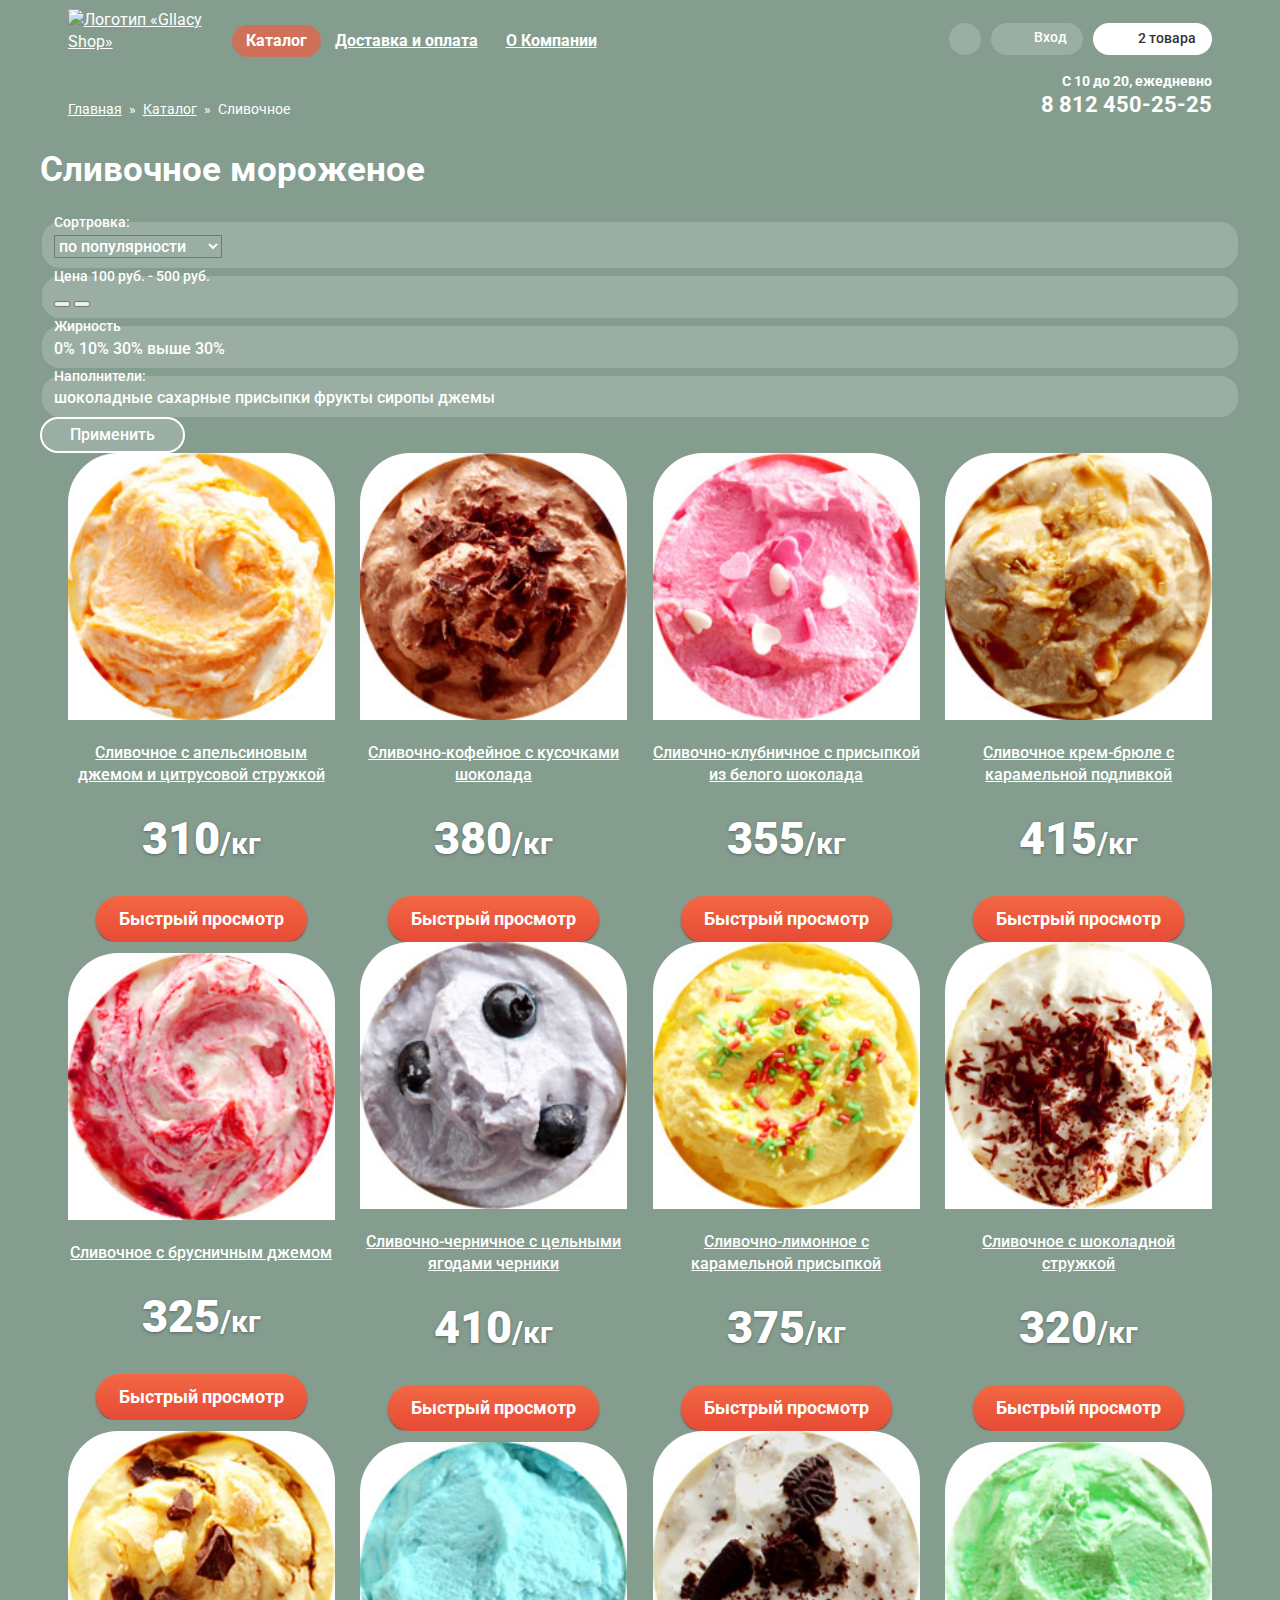
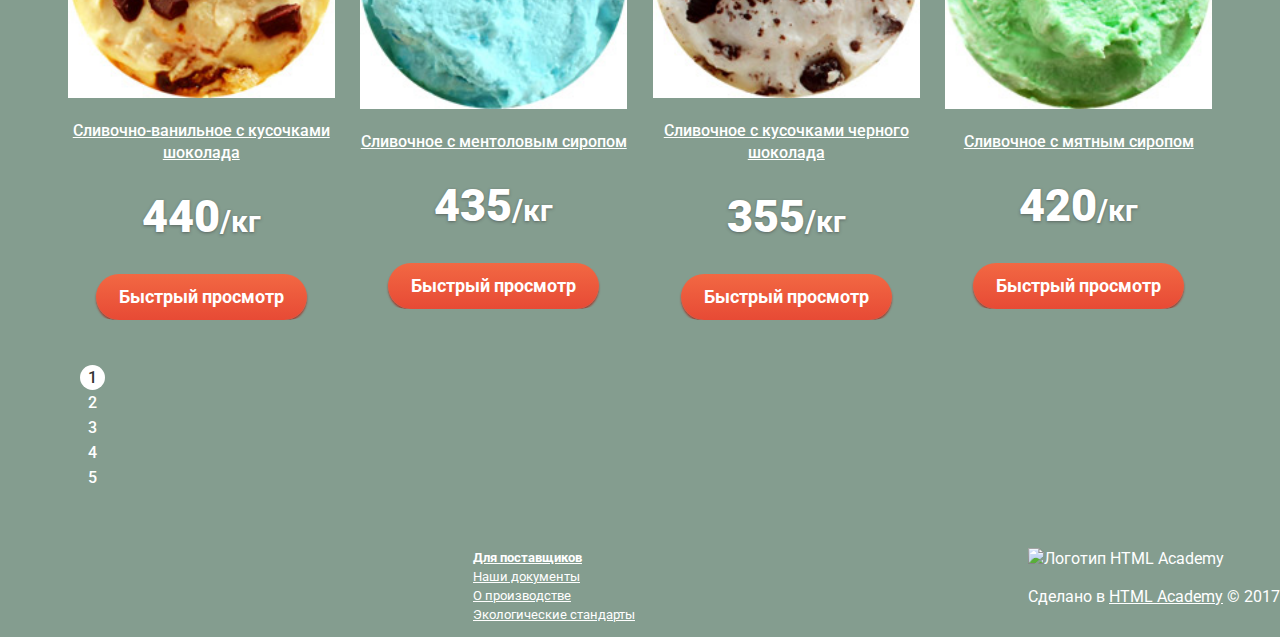
==== catalog.html @ 29d51c92 "Стилизация колонок" ====
<!DOCTYPE html>
<html lang="ru">
<head>
  <meta charset="utf-8">
  <title>HTML Academy: Глейси</title>
  <link href="https://fonts.googleapis.com/css?family=Roboto:100,100i,300,300i,400,400i,500,500i,700,700i,900,900i&amp;subset=cyrillic" rel="stylesheet">
  <link href="css/normalize.css" rel="stylesheet">
  <link href="css/style.css" rel="stylesheet">
</head>
<body>

  <header class="header container">

    <div class="wrapper wrapper-flex">

      <nav class="navigation">

        <div class="navigation-home">
          <a class="navigation-home-link" href="index.html">
            <img src="img/logo.svg" width="154" height="64" alt="Логотип «Gllacy Shop»">
            <span class="visually-hidden">Главная</span>
          </a>
        </div>

        <ul class="navigation-site">
          <li class="navigation-site-item">
            <a class="navigation-site-link navigation-site-current" href="#">Каталог</a>
            <ul class="navigation-submenu">
              <li>
                <a class="navigation-important" href="#">Новинки</a>
              </li>
              <li>
                <a class="navigation-submenu-current">Сливочное</a>
              </li>
              <li>
                <a href="#">Щербеты</a>
              </li>
              <li>
                <a href="#">Фруктовый лед</a>
              </li>
              <li>
                <a href="#">Мелорин</a>
              </li>
            </ul>
          </li>
          <li class="navigation-site-item">
            <a class="navigation-site-link" href="#">Доставка и оплата</a>
          </li>
          <li class="navigation-site-item">
            <a class="navigation-site-link" href="#">О Компании</a>
          </li>
        </ul>

      </nav>

      <ul class="navigation-user">
        <li class="navigation-user-item">
          <a class="navigation-user-search" href="#">
            <span class="visually-hidden">Поиск по сайту</span>
          </a>
          <form class="form-search" action="https://echo.htmlacademy.ru" method="get">
            <label>
              <span class="visually-hidden">Введите запрос для поиска: </span>
              <input type="search" name="search" placeholder="Что ищем?">
            </label>
          </form>
        </li>
        <li class="navigation-user-item">
          <a class="navigation-user-login" href="#">Вход</a>
          <form class="form-login" action="https://echo.htmlacademy.ru" method="post">
            <label>
              <span class="visually-hidden">Электронная почта: </span>
              <input type="email" name="email" placeholder="Электронная почта">
            </label>
            <label>
              <span class="visually-hidden">Пароль: </span>
              <input type="password" name="password" placeholder="Пароль">
            </label>
            <div class="wrapper wrapper-flex">
              <button class="button" type="submit">Войти</button>
              <p>
                <a href="#">Забыли пароль?</a><br>
                <a href="#">Новая регистрация</a>
              </p>
            </div>
          </form>
        </li>
        <li class="navigation-user-item">
          <a class="navigation-user-cart" href="#" data-amount="2">
            <span class="visually-hidden">Ваша корзина: </span>2 товара
          </a>
          <form class="form-cart" action="https://echo.htmlacademy.ru" method="post">
            <table>
              <caption class="visually-hidden">Вы выбрали:</caption>
              <tr>
                <td>
                  <button class="form-cart-remove" type="button">
                    <span class="visually-hidden">Удалить</span>
                  </button>
                </td>
                <td>
                  <img src="img/products/product-1.jpg" width="33" height="33" alt="Пломбир с апельсиновым джемом">
                </td>
                <td><a href="#">Пломбир с апельсиновым джемом</a></td>
                <td>1,5 кг x </td>
                <td>200 руб.</td>
                <td>300 руб.</td>
              </tr>
              <tr>
                <td>
                  <button class="form-cart-remove" type="button">
                    <span class="visually-hidden">Удалить</span>
                  </button>
                </td>
                <td>
                  <img src="img/products/product-3.jpg" width="33" height="33" alt="Клубничный пломбир с присыпкой из белого шоколада">
                </td>
                <td><a href="#">Клубничный пломбир с присыпкой из белого шоколада</a></td>
                <td>1,5 кг x </td>
                <td>300 руб.</td>
                <td>450 руб.</td>
              </tr>
              <tr>
                <td class="form-cart-sum" colspan="6">Итого: 750 руб.</td>
              </tr>
            </table>
            <button class="button" type="submit">Оформить заказ</button>
          </form>
        </li>
      </ul>

    </div>

    <div class="wrapper wrapper-flex">

      <ul class="breadcrumbs">
        <li>
          <a href="index.html">Главная</a>
        </li>
        <li>
          <a href="#">Каталог</a>
        </li>
        <li>
          Сливочное
        </li>
      </ul>

      <div class="operating-mode">
        С 10 до 20, ежедневно
        <a href="tel:+7-812-450-25-25">8 812 450-25-25</a>
      </div>

    </div>

  </header>

  <main class="inner-content container">

    <h1>Сливочное мороженое</h1>

    <section class="filters">
      <h2 class="visually-hidden">Фильтры по товарам</h2>
      <form class="filters-form" action="https://echo.htmlacademy.ru" method="get">
        <fieldset class="filters-sorting">
          <legend>Сортровка:</legend>
          <select name="sorting">
            <option value="popular" selected>по популярности</option>
            <option value="min-price">сначала недорогие</option>
            <option value="max-price">сначала дорогие</option>
            <option value="fat-content">по жирности</option>
          </select>
        </fieldset>
        <fieldset class="filters-price" oninput="">
          <legend>
            Цена
            <output name="min-price">100</output>
            руб. -
            <output name="max-price">500</output>
            руб.
          </legend>
          <div class="filters-price-scale"></div>
          <div class="filters-price-scale-fill"></div>
          <button class="filters-price-min">
            <span class="visually-hidden">Минимальная цена</span>
          </button>
          <button class="filters-price-max">
            <span class="visually-hidden">Максимальая цена</span>
          </button>
        </fieldset>
        <fieldset class="fat-content">
          <legend>Жирность</legend>
          <label>
            <input class="visually-hidden" type="radio" name="fat-content" value="0"> 0%
          </label>
          <label>
            <input class="visually-hidden" type="radio" name="fat-content" value="0-10" checked> 10%
          </label>
          <label>
            <input class="visually-hidden" type="radio" name="fat-content" value="0-30"> 30%
          </label>
          <label>
            <input class="visually-hidden" type="radio" name="fat-content" value="30-100"> выше 30%
          </label>
        </fieldset>
        <fieldset class="fillers">
          <legend>Наполнители:</legend>
          <label>
            <input class="visually-hidden" type="checkbox" name="chokolate" checked> шоколадные
          </label>
          <label>
            <input class="visually-hidden" type="checkbox" name="sugar-powders" checked> сахарные присыпки
          </label>
          <label>
            <input class="visually-hidden" type="checkbox" name="fruit"> фрукты
          </label>
          <label>
            <input class="visually-hidden" type="checkbox" name="syrops"> сиропы
          </label>
          <label>
            <input class="visually-hidden" type="checkbox" name="jams"> джемы
          </label>
        </fieldset>
        <button type="submit">Применить</button>
      </form>
    </section>

    <section class="products wrapper wrapper-flex">

      <h2 class="visually-hidden">Товары</h2>

      <a class="products-item column-1-of-4" href="#">
        <article>
          <img src="img/products/product-1.jpg" width="267" height="267" alt="Сливочное с апельсиновым джемом и цитрусовой стружкой">
          <h3>Сливочное с апельсиновым джемом и цитрусовой стружкой</h3>
          <p class="products-item-price">
            <strong>310<span class="visually-hidden"> рублей</span></strong>/кг
          </p>
          <div class="products-item-hover">
            <div class="button">Быстрый просмотр</div>
          </div>
        </article>
      </a>

      <a class="products-item column-1-of-4" href="#">
        <article>
          <img src="img/products/product-2.jpg" width="267" height="267" alt="Сливочно-кофейное с кусочками шоколада">
          <h3>Сливочно-кофейное с кусочками шоколада</h3>
          <p class="products-item-price">
            <strong>380<span class="visually-hidden"> рублей</span></strong>/кг
          </p>
          <div class="products-item-hover">
            <div class="button">Быстрый просмотр</div>
          </div>
        </article>
      </a>

      <a class="products-item column-1-of-4" href="#">
        <article>
          <img src="img/products/product-3.jpg" width="267" height="267" alt="Сливочно-клубничное с присыпкой из белого шоколада">
          <h3>Сливочно-клубничное с присыпкой из белого шоколада</h3>
          <p class="products-item-price">
            <strong>355<span class="visually-hidden"> рублей</span></strong>/кг
          </p>
          <div class="products-item-hover">
            <div class="button">Быстрый просмотр</div>
          </div>
        </article>
      </a>

      <a class="products-item column-1-of-4" href="#">
        <article>
          <img src="img/products/product-4.jpg" width="267" height="267" alt="Сливочное крем-брюле с карамельной подливкой">
          <h3>Сливочное крем-брюле с карамельной подливкой</h3>
          <p class="products-item-price">
            <strong>415<span class="visually-hidden"> рублей</span></strong>/кг
          </p>
          <div class="products-item-hover">
            <div class="button">Быстрый просмотр</div>
          </div>
        </article>
      </a>

      <a class="products-item column-1-of-4" href="#">
        <article>
          <img src="img/products/product-5.jpg" width="267" height="267" alt="Сливочное с брусничным джемом">
          <h3>Сливочное с брусничным джемом</h3>
          <p class="products-item-price">
            <strong>325<span class="visually-hidden"> рублей</span></strong>/кг
          </p>
          <div class="products-item-hover">
            <div class="button">Быстрый просмотр</div>
          </div>
        </article>
      </a>

      <a class="products-item column-1-of-4" href="#">
        <article>
          <img src="img/products/product-6.jpg" width="267" height="267" alt="Сливочно-черничное с цельными ягодами черники">
          <h3>Сливочно-черничное с цельными ягодами черники</h3>
          <p class="products-item-price">
            <strong>410<span class="visually-hidden"> рублей</span></strong>/кг
          </p>
          <div class="products-item-hover">
            <div class="button">Быстрый просмотр</div>
          </div>
        </article>
      </a>

      <a class="products-item column-1-of-4" href="#">
        <article>
          <img src="img/products/product-7.jpg" width="267" height="267" alt="Сливочно-лимонное с карамельной присыпкой">
          <h3>Сливочно-лимонное с карамельной присыпкой</h3>
          <p class="products-item-price">
            <strong>375<span class="visually-hidden"> рублей</span></strong>/кг
          </p>
          <div class="products-item-hover">
            <div class="button">Быстрый просмотр</div>
          </div>
        </article>
      </a>

      <a class="products-item column-1-of-4" href="#">
        <article>
          <img src="img/products/product-8.jpg" width="267" height="267" alt="Сливочное с шоколадной стружкой">
          <h3>Сливочное с шоколадной стружкой</h3>
          <p class="products-item-price">
            <strong>320<span class="visually-hidden"> рублей</span></strong>/кг
          </p>
          <div class="products-item-hover">
            <div class="button">Быстрый просмотр</div>
          </div>
        </article>
      </a>

      <a class="products-item column-1-of-4" href="#">
        <article>
          <img src="img/products/product-9.jpg" width="267" height="267" alt="Сливочно-ванильное с кусочками шоколада">
          <h3>Сливочно-ванильное с кусочками шоколада</h3>
          <p class="products-item-price">
            <strong>440<span class="visually-hidden"> рублей</span></strong>/кг
          </p>
          <div class="products-item-hover">
            <div class="button">Быстрый просмотр</div>
          </div>
        </article>
      </a>

      <a class="products-item column-1-of-4" href="#">
        <article>
          <img src="img/products/product-10.jpg" width="267" height="267" alt="Сливочноe с ментоловым сиропом">
          <h3>Сливочноe с ментоловым сиропом</h3>
          <p class="products-item-price">
            <strong>435<span class="visually-hidden"> рублей</span></strong>/кг
          </p>
          <div class="products-item-hover">
            <div class="button">Быстрый просмотр</div>
          </div>
        </article>
      </a>

      <a class="products-item column-1-of-4" href="#">
        <article>
          <img src="img/products/product-11.jpg" width="267" height="267" alt="Сливочное с кусочками черного шоколада">
          <h3>Сливочное с кусочками черного шоколада</h3>
          <p class="products-item-price">
            <strong>355<span class="visually-hidden"> рублей</span></strong>/кг
          </p>
          <div class="products-item-hover">
            <div class="button">Быстрый просмотр</div>
          </div>
        </article>
      </a>

      <a class="products-item column-1-of-4" href="#">
        <article>
          <img src="img/products/product-12.jpg" width="267" height="267" alt="Сливочное с мятным сиропом">
          <h3>Сливочное с мятным сиропом</h3>
          <p class="products-item-price">
            <strong>420<span class="visually-hidden"> рублей</span></strong>/кг
          </p>
          <div class="products-item-hover">
            <div class="button">Быстрый просмотр</div>
          </div>
        </article>
      </a>

    </section>

    <ul class="pagination">
      <li>
        <a class="pagination-prev">
          <span class="visually-hidden">Предыдущая страница</span>
        </a>
      </li>
      <li>
        <a class="pagination-current">
          1<span class="visually-hidden"> страница</span>
        </a>
      </li>
      <li>
        <a href="#">
          2<span class="visually-hidden"> страница</span>
        </a>
      </li>
      <li>
        <a href="#">
          3<span class="visually-hidden"> страница</span>
        </a>
      </li>
      <li>
        <a href="#">
          4<span class="visually-hidden"> страница</span>
        </a>
      </li>
      <li>
        <a href="#">
          5<span class="visually-hidden"> страница</span>
        </a>
      </li>
      <li>
        <a class="pagination-next" href="#">
          <span class="visually-hidden">Следующая страница</span>
        </a>
      </li>
    </ul>

  </main>

  <footer class="footer">

    <div class="wrapper-flex">

      <ul class="social">
        <li>
          <a class="social-link social-link-tw" href="#">
            <span class="visually-hidden">Мы в Twitter</span>
          </a>
        </li>
        <li>
          <a class="social-link social-link-ins" href="#">
            <span class="visually-hidden">Мы в Instagram</span>
          </a>
        </li>
        <li>
          <a class="social-link social-link-fb" href="#">
            <span class="visually-hidden">Мы в Facebook</span>
          </a>
        </li>
        <li>
          <a class="social-link social-link-vk" href="#">
            <span class="visually-hidden">Мы в Вконтакте</span>
          </a>
        </li>
      </ul>

      <ul class="info">
        <li>
          <a class="info-link info-link-partners" href="#">Для поставщиков</a>
        </li>
        <li>
          <a class="info-link" href="#">Наши документы</a>
        </li>
        <li>
          <a class="info-link" href="#">О производстве</a>
        </li>
        <li>
          <a class="info-link" href="#">Экологические стандарты</a>
        </li>
      </ul>

      <div class="copyright">
        <img src="img/htmlacademy.svg" width="108" height="39" alt="Логотип HTML Academy">
        <p>Сделано в <a href="https://htmlacademy.ru/intensive/htmlcss">HTML Academy</a> &copy; 2017</p>
      </div>

    </div>

  </footer>

  <!--Вспомогательный скрипт для LiveReload,
      будет удален из итогового файла-->
  <script>
  document.write('<script src="http://' + (location.host || 'localhost').split(':')[0] + ':35729/livereload.js?snipver=1"></' + 'script>')
  </script>

</body>
</html>
---- css/style.css ----
/* Первое из дух вспомогательных css-правил.
   Будет удалено из итогового проекта. */
*, ::before, ::after {
  outline: 1px dashed grey;
}

html,
body {
  margin: 0;
  padding: 0;
  box-sizing: border-box;
  font-weight: 400;
  font-size: 16px;
  line-height: 22px;
  font-family: "Roboto", "Tahoma", sans-serif;
  color: #ffffff;
  background-color: #849d8f;
}


/*------------------------------------*\
    #COMMON-TAGS
\*------------------------------------*/

*,
::before,
::after {
  box-sizing: inherit;
}

img {
  max-width: 100%;
}

a {
  color: inherit;
}

a:focus,
a:hover {
  color: #ffbc9e;
}

.header input,
.index-content input,
.inner-content input,
.modal input {
  padding: 10px 15px;
  font-weight: 700;
  background-color: #ffffff;
  box-shadow: inset 0px 0px 0px 1px #d3d3d2;
  border: none;
  border-radius: 5px;
}

.header input:hover,
.index-content input:hover,
.inner-content input:hover,
.modal input:hover {
  background-color: #ffffff;
  box-shadow: inset 0px 0px 0px 2px #9a9a9a;
}

.header input:focus,
.index-content input:focus,
.inner-content input:focus,
.modal input:focus {
  background-color: #ffffff;
  box-shadow: inset 0px 0px 0px 2px #2e88e4;
  border-radius: 5px;
  outline: none;
}

.header input::placeholder,
.index-content input::placeholder,
.inner-content input::placeholder,
.modal input::placeholder {
  font-weight: 400;
  color: #999999;
}


/*------------------------------------*\
    #COMMON-CLASSES
\*------------------------------------*/

.container {
  max-width: 1200px;
  min-width: 900px;
  margin: 0 auto;
}

.wrapper {
  margin: 0 2.3%;
}

.wrapper-flex {
  display: flex;
  flex-wrap: wrap;
  justify-content: space-between;
  align-items: center;
  align-content: center;
}

.column-1-of-2 {
  width: 48.85%;
}

.column-1-of-4 {
  width: 23.35%;
}

.visually-hidden {
  position: absolute;
  width: 1px;
  height: 1px;
  margin: -1px;
  padding: 0;
  border: 0;
  clip: rect(0, 0, 0, 0);
  overflow: hidden;
}

.button {
  display: inline-block;
  padding: 0.61em 1.28em;
  font-weight: 700;
  font-size: 18px;
  line-height: 1.33;
  color: #ffffff;
  text-decoration: none;
  background-image: linear-gradient( to top, rgb(231, 74, 53) 0%, rgb(242, 104, 67) 100%);
  border: none;
  border-radius: 2.55em;
  box-shadow: 0px 2px 2px 0px rgba(172, 16, 0, 0.64);
  cursor: pointer;
}

.button:focus,
.button:hover {
  color: #ffffff;
  background-image:
    linear-gradient( to top, rgba(255, 255, 255, 0.2) 0%, rgba(255, 255, 255, 0.2) 100%),
    linear-gradient( to top, rgb(231, 74, 53) 0%, rgb(242, 104, 67) 100%);
}

.button:active {
  background-image:
    linear-gradient( to top, rgba(0, 0, 0, 0.07) 0%, rgba(0, 0, 0, 0.07) 100%),
    linear-gradient( to top, rgb(242, 104, 67) 0%, rgb(231, 74, 53) 100%);
  box-shadow: inset 0px 2px 2px 0px rgb(148, 39, 24);
}


/*------------------------------------*\
    #HEADER
\*------------------------------------*/

.header {
  padding: 9px 0;
}

.navigation {
  display: flex;
  justify-content: space-between;
  align-items: center;
}

.navigation-home {
  margin-right: 10px;
}

.navigation-home img {
  display: block;
  width: 154px;
  height: 64px;
}

.navigation-home-link[href]:focus img,
.navigation-home-link[href]:hover img {
  opacity: 0.8;
}

.navigation-home-link[href]:active img {
  opacity: 0.5;
}

/*  #NAVIGATION-SITE  ----------------*/

.navigation-site {
  display: flex;
  margin: 0;
  padding: 0;
  list-style: none;
}

.navigation-site > li {
  position: relative;
  padding: 5px 0;
}

.navigation-site-link {
  display: block;
  padding: 7px 14px;
  font-weight: 700;
  font-size: 16px;
  line-height: 18px;
  border-radius: 16px;
}

.navigation-site-link:focus,
.navigation-site-link:hover {
  color: #333333;
  text-decoration: none;
  background-color: #f7f6f3;
}

.navigation-site-link:active {
  background-color: #ededed;
  box-shadow: inset 0px 2px 1px 0px rgb(105, 105, 105);
}

.navigation-site-current {
  text-decoration: none;
  background-color: #d07058;
}

.navigation-submenu {
  position: absolute;
  top: 100%;
  left: -7px;
  display: none;
  min-width: 143px;
  margin: 0;
  padding: 5px 0;
  font-size: 14px;
  line-height: 16px;
  color: #323232;
  background-color: #f8f7f4;
  list-style: none;
  border-radius: 5px;
  box-shadow: 0px 20px 20px 0px rgba(0, 0, 0, 0.4);
}

.navigation-site-item:hover .navigation-submenu {
  display: block;
}

.navigation-submenu a {
  display: block;
  width: 100%;
  padding: 7px 20px;
  text-decoration: none;
}

.navigation-submenu a[href]:focus,
.navigation-submenu a[href]:hover {
  color: inherit;
  background-color: #fbded7;
}

.navigation-submenu a[href]:active {
  background-color: #f6b5a5;
  box-shadow: none;
}

.navigation-submenu-current,
.navigation-submenu-current:hover {
  color: #ffffff;
  background-color: #d07058;
}

.navigation-important {
  position: relative;
  margin-bottom: 9px;
  padding-top: 11px;
  padding-bottom: 11px;
  font-weight: 700;
}

.navigation-important::after {
  content: "";
  position: absolute;
  left: 7px;
  bottom: 0;
  right: 7px;
  height: 1px;
  background-color: rgba(53, 53, 53, 0.2);
}

/*  #NAVIGATION-USER  ----------------*/

.navigation-user {
  display: flex;
  align-items: center;
  margin: 0 0 5px;
  padding: 0;
  list-style: none;
}

.navigation-user-item {
  position: relative;
  margin-left: 10px;
  padding: 5px 0;
}

.navigation-user-item > a {
  display: inline-block;
  min-height: 32px;
  padding: 6px 16px;
  font-weight: 500;
  font-size: 14px;
  line-height: 16px;
  vertical-align: middle;
  text-decoration: none;
  background-color: rgba(248, 247, 244, 0.2);
  border-radius: 16px;
}

.navigation-user-item > a:focus,
.navigation-user-item > a:hover,
.navigation-user-item > a[data-amount] {
  color: #323232;
  background-color: #ffffff;
}

.navigation-user-item a::before {
  display: inline-block;
  vertical-align: middle;
}

.navigation-user-item .navigation-user-search {
  padding: 6px 7.5px;
}

.navigation-user-search::before {
  content: url("../img/search.svg");
  width: 17px;
  height: 17px;
}

.navigation-user-search:focus::before,
.navigation-user-search:hover::before {
  content: url("../img/search-hover.svg");
}

.navigation-user-login::before {
  content: url("../img/login.svg");
  width: 21px;
  height: 19px;
  margin-right: 6px;
}

.navigation-user-login:focus::before,
.navigation-user-login:hover::before {
  content: url("../img/login-hover.svg");
}

.navigation-user-cart {
  min-width: 117px;
}

.navigation-user-cart::before {
  content: url("../img/cart.svg");
  width: 21px;
  height: 20px;
  margin-right: 5px;
}

.navigation-user-cart[data-amount]::before {
  content: url("../img/cart-active.svg");
  width: 21px;
  height: 20px;
  margin-right: 5px;
}

.navigation-user-cart:not([data-amount]):focus::before,
.navigation-user-cart:not([data-amount]):hover::before {
  content: url("../img/cart-hover.svg");
}

/*  #HEADER-FORM  ----------------*/

.navigation-user form {
  position: absolute;
  right: 0;
  top: 100%;
  display: none;
  padding: 20px 15px;
  color: #323232;
  font-size: 13px;
  line-height: 16px;
  background-color: #f8f7f4;
  border-radius: 5px;
  box-shadow: 0px 20px 20px 0px rgba(0, 0, 0, 0.4);
}

.navigation-user-item:hover form {
  display: block;
}

.navigation-user input {
  width: 100%;
  font-size: 14px;
  line-height: 24px;
}

.form-search {
  width: 340px;
}

.form-login {
  right: -3px;
  width: 277px;
}

.navigation-user .form-login {
  padding-right: 17px;
  padding-left: 19px;
}

.form-login input {
  margin-bottom: 20px;
}

.form-login .wrapper-flex {
  margin: 0;
}

.form-login .button {
  border-radius: 16px/22px;
}

.form-login p {
  margin: 0 2px 0;
  font-size: 13px;
  line-height: 20px;
}

.form-cart {
  width: 540px;
}

.form-cart table {
  width: 100%;
  border-collapse: collapse;
}

.form-cart td:not(:only-child) {
  vertical-align: top;
  padding-bottom: 15px;
}

.form-cart td:nth-child(1):not(:only-child) {
  padding-right: 5px;
  padding-left: 5px;
}

.form-cart td:not(:nth-child(2)):not(:only-child) {
  padding-top: 9px;
}

.form-cart td:nth-child(3) {
  padding-left: 7px;
}

.form-cart td:nth-child(4) {
  text-align: right;
}

.form-cart td:nth-child(5) {
  min-width: 57px;
  color: #999999;
  padding-right: 5px;
}

.form-cart td:nth-child(6) {
  padding-right: 13px;
  padding-left: 13px;
  text-align: center;
}

.form-cart-remove {
  position: relative;
  width: 15px;
  height: 15px;
  background: none;
  border: none;
  cursor: pointer;
}

.form-cart-remove::before,
.form-cart-remove::after {
  content: "";
  position: absolute;
  background-color: #000000;
  transform: rotate(45deg);
}

.form-cart-remove::before {
  top: 7px;
  left: 0;
  width: 15px;
  height: 1px;
}

.form-cart-remove::after {
  top: 0;
  left: 7px;
  width: 1px;
  height: 15px;
}

.form-cart img {
  width: 33px;
  height: 33px;
  border-radius: 50%;
}

.form-cart a {
  display: inline-block;
  width: 220px;
  text-decoration: none;
}

.form-cart-sum {
  padding: 15px 0;
  font-weight: 700;
  font-size: 15px;
  line-height: 18px;
  text-align: right;
  border-top: 1px solid #cacac7;
}

.form-cart .button {
  padding-right: 14px;
  padding-left: 14px;
  float: right;
  letter-spacing: -0.3px;
  border-radius: 16px/22px;
}

/*  #BREADCRUMBS  --------------------*/

.breadcrumbs {
  display: flex;
  align-self: flex-end;
  margin: 0;
  padding: 0;
  font-size: 14px;
  line-height: 16px;
  list-style: none;
}

.breadcrumbs li:not(:last-child)::after {
  content: "»";
  display: inline-block;
  margin: 0 7px 0 4px;
  vertical-align: baseline;
}

.operating-mode {
  margin-left: auto;
  font-weight: 700;
  font-size: 14px;
  line-height: 16px;
  text-align: right;
}

.operating-mode a {
  display: block;
  margin-top: 4px;
  font-size: 22px;
  line-height: 24px;
  text-decoration: none;
}


/*------------------------------------*\
    #INDEX-CONTENT
\*------------------------------------*/

/*  #SLIDER --------------------------*/

.slider {
  position: relative;
  margin-bottom: 40px;
  padding-top: 265px;
  text-align: center;
}

.slider-controls {
  display: flex;
  position: absolute;
  bottom: 22px;
  left: 0;
}

.slider-controls label {
  margin-right: 9px;
  width: 20px;
  height: 20px;
  border: 2px solid #ffffff;
  border-radius: 50%;
  cursor: pointer;
}

.slider-controls label:hover {
  background-color: rgba(255, 255, 255, 0.4);
}

.slide-1:checked ~ .slider-wrapper label[for="slide-1"],
.slide-2:checked ~ .slider-wrapper label[for="slide-2"],
.slide-3:checked ~ .slider-wrapper label[for="slide-3"] {
  background-color: #ffffff;
}

.slider-item {
  display: none;
}

.slide-1:checked ~ .slider-wrapper .slider-item-1,
.slide-2:checked ~ .slider-wrapper .slider-item-2,
.slide-3:checked ~ .slider-wrapper .slider-item-3 {
  display: block;
}

.slider-item h3 {
  margin: 0 auto 28px;
  max-width: 670px;
  font-weight: 700;
  font-size: 60px;
  line-height: 61px;
}

.slider-item .button {
  padding: 10px 40px;
  font-size: 32px;
  line-height: 44px;
  text-shadow: 0px 2px 5px rgba(160, 32, 11, 0.76);
}

.slider-wrapper {
  background-position: center top;
  background-repeat: no-repeat;
}

.slide-1:checked ~ .slider-wrapper {
  background-color: #849d8f;
  background-image: url("../img/slide-1.png");
}

.slide-2:checked ~ .slider-wrapper {
  background-color: #8996a6;
  background-image: url("../img/slide-2.png");
}

.slide-3:checked ~ .slider-wrapper {
  background-color: #9d8b84;
  background-image: url("../img/slide-3.png");
}

/*  #ACTIONS --------------------------*/

.actions {
  font-weight: 700;
  font-size: 18px;
  line-height: 22px;
}

.actions .berry {
  background-color: #7a0c1d;
  background-image: url("../img/background-berry.jpg");
}

.actions .chocolate {
  background-color: #362016;
  background-image: url("../img/background-chocolate.jpg");
}

.actions-item {
  border-radius: 14px;
}

.actions-item h3 {
  font-size: 35px;
  line-height: 41px;
}

/*  #PRODUCTS -------------------------*/

.products-item {
  text-decoration: none;
  text-align: center;
  border-radius: 50px;
  overflow: hidden;
}

.products-item:focus,
.products-item:hover {
  color: inherit;
}

.products-item:focus article,
.products-item:hover article {
  background-color: rgba(248, 247, 244, 0.2);
}

.products-item:focus .products-item-hover,
.products-item:hover .products-item-hover {
  display: block;
}

.products-item h3 {
  font-weight: 500;
  font-size: 16px;
  line-height: 22px;
  text-decoration: underline;
}

.products-item-price {
  font-weight: 700;
  font-size: 30px;
  line-height: 45px;
  text-shadow: 0px 1px 3px rgba(49, 50, 53, 0.5);
}

.products-item-price strong {
  font-size: 45px;
}

/*  #ABOUT-US -------------------------*/

.about-us {
  color: #323232;
  background-color: #ebdec2;
  background-image: url("../img/background-about-us.jpg");
  border-radius: 14px;
}

.about-us h1 {
  font-weight: 500;
  font-size: 24px;
  line-height: 30px;
}

.about-us-list {
  list-style: none;
}

/*  #BLOG -----------------------------*/

.blog {
  font-weight: 700;
  font-size: 24px;
  line-height: 30px;
  color: #323232;
  background-color: #ffffff;
  background-image: url("../img/background-blog.jpg");
  background-position: right center;
  background-repeat: no-repeat;
}

.blog h2 {
  font-weight: 500;
  font-size: 16px;
  line-height: 22px;
}

/*  #SUBSCRIBE ------------------------*/

.subscribe {
  color: #5a5a5a;
  background-color: #f8f7f4;
  background-image:
    linear-gradient( #f8f7f4 0%, #f8f7f4 100%),
    repeating-linear-gradient( -45deg, #92cdff 0px, #92cdff 5px, #f8f7f4 5px, #f8f7f4 10px, #fe9e90 10px, #fe9e90 15px, #f8f7f4 15px, #f8f7f4 20px);
  background-clip:
    content-box,
    border-box;
  border: 6px solid transparent;
  border-radius: 14px;
}

/*  #CONTACTS -------------------------*/

.contacts {
  font-size: 14px;
  line-height: 20px;
  color: #323232;
  background-color: #ffffff;
  background-image: url("../img/map.png");
  background-position: center center;
  background-size: cover;
}

.contacts img {
  /*display: none;*/
}

.contacts-text {
  background-color: #ffffff;
  border-radius: 14px;
}

.contacts-text b {
  display: block;
  font-weight: 700;
  font-size: 18px;
  line-height: 24px;
}

/*  #MODAL  --------------------------*/

.modal {
  display: none;
}

/*------------------------------------*\
    #INNER-CONTENT
\*------------------------------------*/

.inner-content h1 {
  font-weight: 700;
  font-size: 35px;
  line-height: 41px;
}

/*  #FILTERS --------------------------*/

.filters {
  font-weight: 500;
  font-size: 16px;
  line-height: 18px;
}

.filters-form fieldset {
  background-color: rgba(248, 247, 244, 0.2);
  border: none;
  border-radius: 18px;
}

.filters-form legend {
  font-size: 14px;
  line-height: 16px;
}

.filters-sorting select {
  font: inherit;
  color: inherit;
  background-color: transparent;
  cursor: pointer;
}

.filters label {
  cursor: pointer;
}

.filters-sorting select:focus,
.filters-sorting select:hover,
.filters label:focus,
.filters label:hover {
  color: #323232;
}

.filters-form button[type="submit"] {
  display: inline-block;
  padding: 9px 30px;
  font: inherit;
  color: inherit;
  background-color: rgba(248, 247, 244, 0.2);
  border: none;
  border-radius: 18px;
  box-shadow: inset 0px 0px 0px 2px #ffffff;
}

.filters-form button[type="submit"]:focus,
.filters-form button[type="submit"]:hover {
  color: #323232;
  background-color: #ffffff;
}

.filters-form button[type="submit"]:active {
  background-color: #eaeaea;
  box-shadow: inset 0px 2px 1px 0px #696969;
}


/*  #PAGINATION -----------------------*/

.pagination {
  font-weight: 500;
  font-size: 16px;
  line-height: 18px;
  list-style: none;
}

.pagination a {
  display: inline-block;
  min-width: 25px;
  min-height: 25px;
  line-height: 25px;
  text-align: center;
  text-decoration: none;
  border-radius: 50%;
}

.pagination a:focus[href],
.pagination a:hover[href] {
  color: #ffffff;
  background-color: rgba(248, 247, 244, 0.2);
}

.pagination-prev:not([href]),
.pagination-next:not([href]) {
  opacity: 0.2;
}

.pagination-current {
  color: #323232;
  background-color: #ffffff;
}

.pagination-current:hover {
  color: #323232;
}

/*------------------------------------*\
    #FOOTER
\*------------------------------------*/

.footer ul {
  font-size: 13px;
  line-height: 19px;
  list-style: none;
}

.info-link-partners {
  font-weight: 700;
}


/* Второе из дух вспомогательных css-правил.
   Будет удалено из итогового проекта. */
   *, ::before, ::after {
     outline: none;
   }
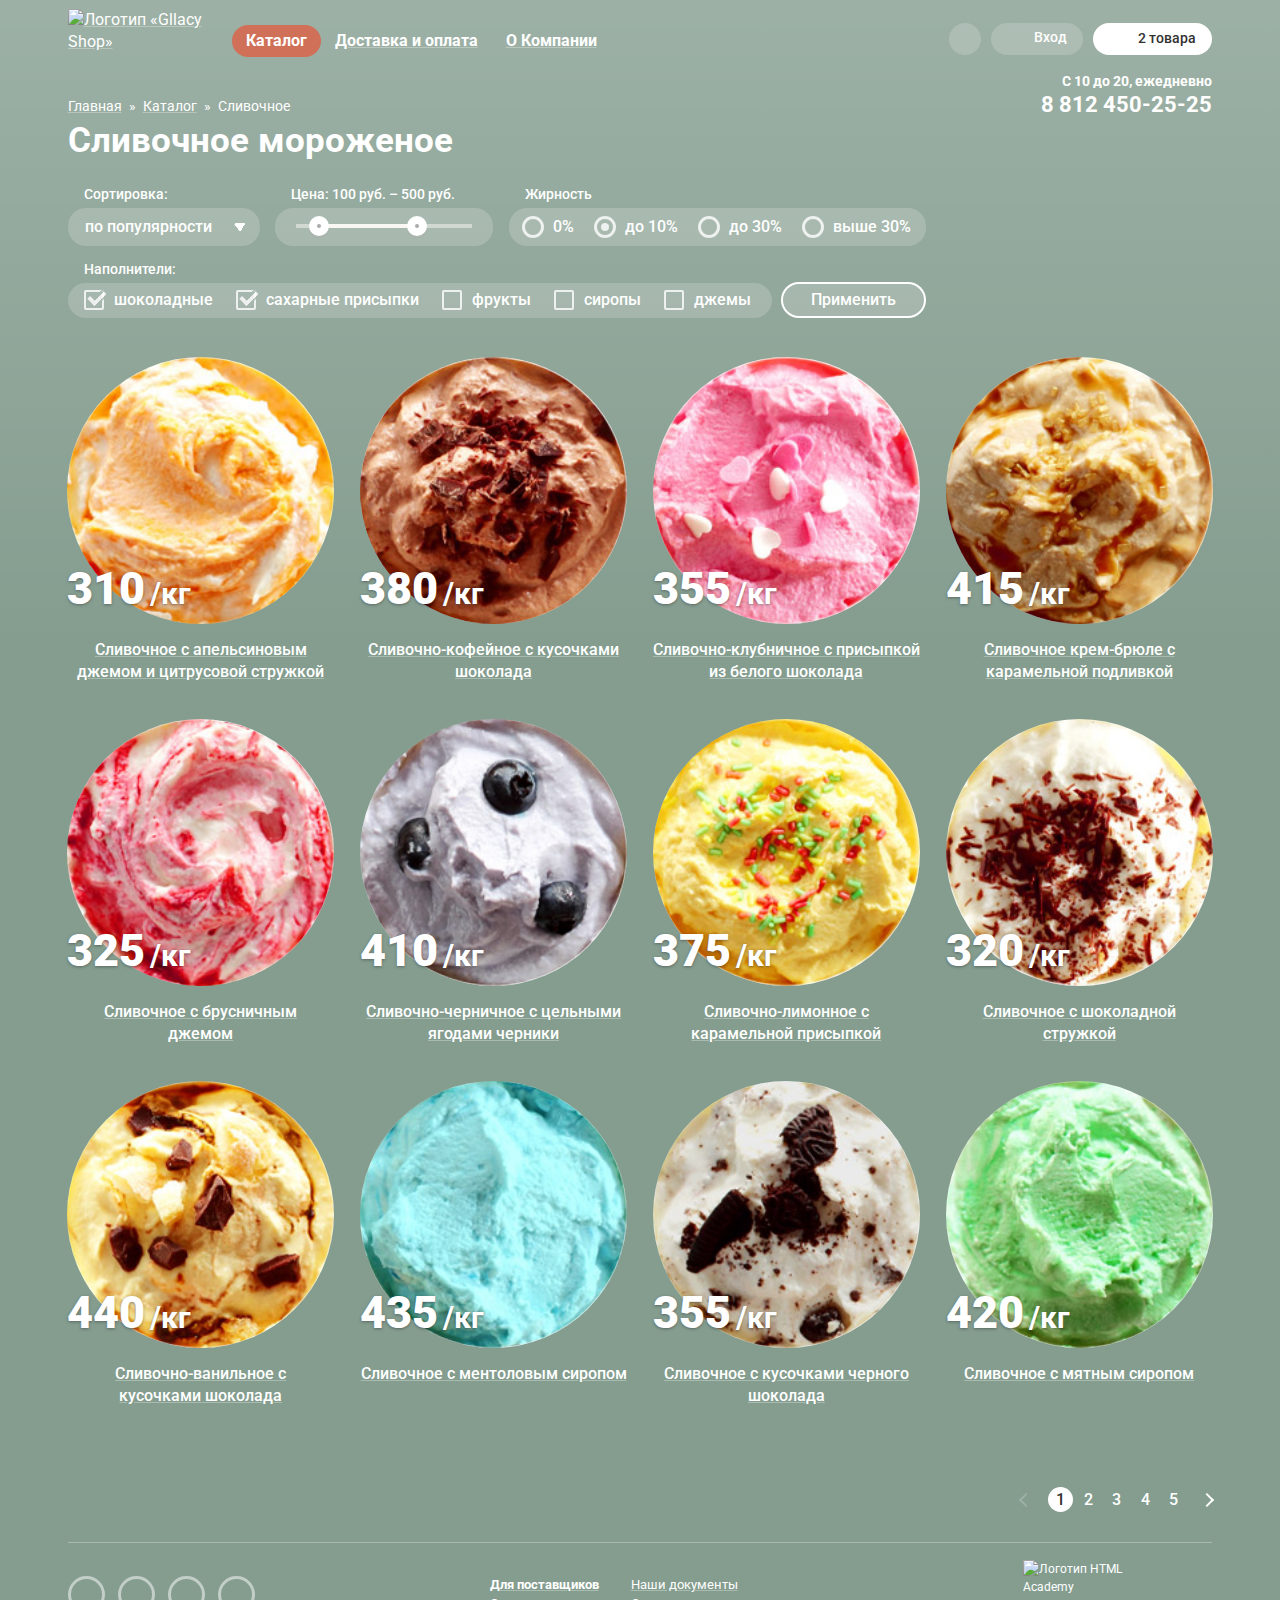
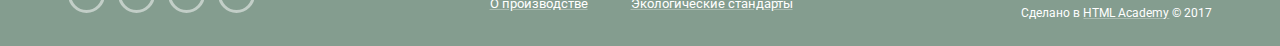
==== commit b90d7bcb: "Исправление мелких недочетов" ====
--- a/catalog.html
+++ b/catalog.html
@@ -7,7 +7,7 @@
   <link href="css/normalize.css" rel="stylesheet">
   <link href="css/style.css" rel="stylesheet">
 </head>
-<body>
+<body class="inner">
 
   <header class="header container">
 
@@ -131,25 +131,25 @@
 
     </div>
 
-    <div class="wrapper wrapper-flex">
-
-      <ul class="breadcrumbs">
-        <li>
-          <a href="index.html">Главная</a>
-        </li>
-        <li>
-          <a href="#">Каталог</a>
-        </li>
-        <li>
-          Сливочное
-        </li>
-      </ul>
+    <div class="wrapper wrapper-flex breadcrumbs-wrapper">
 
       <div class="operating-mode">
         С 10 до 20, ежедневно
         <a href="tel:+7-812-450-25-25">8 812 450-25-25</a>
       </div>
 
+      <ul class="breadcrumbs">
+        <li>
+          <a href="index.html">Главная</a>
+        </li>
+        <li>
+          <a href="#">Каталог</a>
+        </li>
+        <li>
+          Сливочное
+        </li>
+      </ul>
+
     </div>
 
   </header>
@@ -158,11 +158,11 @@
 
     <h1>Сливочное мороженое</h1>
 
-    <section class="filters">
+    <section class="filters wrapper">
       <h2 class="visually-hidden">Фильтры по товарам</h2>
       <form class="filters-form" action="https://echo.htmlacademy.ru" method="get">
         <fieldset class="filters-sorting">
-          <legend>Сортровка:</legend>
+          <legend>Сортировка:</legend>
           <select name="sorting">
             <option value="popular" selected>по популярности</option>
             <option value="min-price">сначала недорогие</option>
@@ -172,11 +172,7 @@
         </fieldset>
         <fieldset class="filters-price" oninput="">
           <legend>
-            Цена
-            <output name="min-price">100</output>
-            руб. -
-            <output name="max-price">500</output>
-            руб.
+            Цена: <output name="min-price">100</output> руб. – <output name="max-price">500</output> руб.
           </legend>
           <div class="filters-price-scale"></div>
           <div class="filters-price-scale-fill"></div>
@@ -184,209 +180,224 @@
             <span class="visually-hidden">Минимальная цена</span>
           </button>
           <button class="filters-price-max">
-            <span class="visually-hidden">Максимальая цена</span>
+            <span class="visually-hidden">Максимальная цена</span>
           </button>
         </fieldset>
-        <fieldset class="fat-content">
+        <fieldset class="filters-fat-content">
           <legend>Жирность</legend>
-          <label>
-            <input class="visually-hidden" type="radio" name="fat-content" value="0"> 0%
-          </label>
-          <label>
-            <input class="visually-hidden" type="radio" name="fat-content" value="0-10" checked> 10%
-          </label>
-          <label>
-            <input class="visually-hidden" type="radio" name="fat-content" value="0-30"> 30%
-          </label>
-          <label>
-            <input class="visually-hidden" type="radio" name="fat-content" value="30-100"> выше 30%
-          </label>
+          <input type="radio" name="fat-content" value="0" id="fat-content-0">
+          <label for="fat-content-0">0%</label>
+          <input type="radio" name="fat-content" value="0-10" id="fat-content-10" checked>
+          <label for="fat-content-10">до 10%</label>
+          <input type="radio" name="fat-content" value="0-30" id="fat-content-30">
+          <label for="fat-content-30">до 30%</label>
+          <input type="radio" name="fat-content" value="30-100" id="fat-content-30-100">
+          <label for="fat-content-30-100">выше 30%</label>
         </fieldset>
-        <fieldset class="fillers">
+        <fieldset class="filters-fillers">
           <legend>Наполнители:</legend>
-          <label>
-            <input class="visually-hidden" type="checkbox" name="chokolate" checked> шоколадные
-          </label>
-          <label>
-            <input class="visually-hidden" type="checkbox" name="sugar-powders" checked> сахарные присыпки
-          </label>
-          <label>
-            <input class="visually-hidden" type="checkbox" name="fruit"> фрукты
-          </label>
-          <label>
-            <input class="visually-hidden" type="checkbox" name="syrops"> сиропы
-          </label>
-          <label>
-            <input class="visually-hidden" type="checkbox" name="jams"> джемы
-          </label>
+          <input type="checkbox" name="chokolate" id="fillers-chokolate" checked>
+          <label for="fillers-chokolate">шоколадные</label>
+          <input type="checkbox" name="sugar-powders" id="fillers-powders" checked>
+          <label for="fillers-powders">сахарные присыпки</label>
+          <input type="checkbox" name="fruit" id="fillers-fruit">
+          <label for="fillers-fruit">фрукты</label>
+          <input type="checkbox" name="syrops" id="fillers-syrops">
+          <label for="fillers-syrops">сиропы</label>
+          <input type="checkbox" name="jams" id="fillers-jams">
+          <label for="fillers-jams">джемы</label>
         </fieldset>
         <button type="submit">Применить</button>
       </form>
     </section>
 
-    <section class="products wrapper wrapper-flex">
+    <section class="products wrapper-flex">
 
       <h2 class="visually-hidden">Товары</h2>
 
-      <a class="products-item column-1-of-4" href="#">
-        <article>
-          <img src="img/products/product-1.jpg" width="267" height="267" alt="Сливочное с апельсиновым джемом и цитрусовой стружкой">
+      <a class="products-item" href="#">
+        <article>
+          <div class="products-item-price">
+            <img src="img/products/product-1.jpg" width="267" height="267" alt="Сливочное с апельсиновым джемом и цитрусовой стружкой">
+            <p>
+              <strong>310<span class="visually-hidden"> рублей</span></strong>/кг
+            </p>
+          </div>
           <h3>Сливочное с апельсиновым джемом и цитрусовой стружкой</h3>
-          <p class="products-item-price">
-            <strong>310<span class="visually-hidden"> рублей</span></strong>/кг
-          </p>
-          <div class="products-item-hover">
-            <div class="button">Быстрый просмотр</div>
-          </div>
-        </article>
-      </a>
-
-      <a class="products-item column-1-of-4" href="#">
-        <article>
-          <img src="img/products/product-2.jpg" width="267" height="267" alt="Сливочно-кофейное с кусочками шоколада">
+          <div class="products-item-hover">
+            <span class="button">Быстрый просмотр</span>
+          </div>
+        </article>
+      </a>
+
+      <a class="products-item" href="#">
+        <article>
+          <div class="products-item-price">
+            <img src="img/products/product-2.jpg" width="267" height="267" alt="Сливочно-кофейное с кусочками шоколада">
+            <p>
+              <strong>380<span class="visually-hidden"> рублей</span></strong>/кг
+            </p>
+          </div>
           <h3>Сливочно-кофейное с кусочками шоколада</h3>
-          <p class="products-item-price">
-            <strong>380<span class="visually-hidden"> рублей</span></strong>/кг
-          </p>
-          <div class="products-item-hover">
-            <div class="button">Быстрый просмотр</div>
-          </div>
-        </article>
-      </a>
-
-      <a class="products-item column-1-of-4" href="#">
-        <article>
-          <img src="img/products/product-3.jpg" width="267" height="267" alt="Сливочно-клубничное с присыпкой из белого шоколада">
+          <div class="products-item-hover">
+            <span class="button">Быстрый просмотр</span>
+          </div>
+        </article>
+      </a>
+
+      <a class="products-item" href="#">
+        <article>
+          <div class="products-item-price">
+            <img src="img/products/product-3.jpg" width="267" height="267" alt="Сливочно-клубничное с присыпкой из белого шоколада">
+            <p>
+              <strong>355<span class="visually-hidden"> рублей</span></strong>/кг
+            </p>
+          </div>
           <h3>Сливочно-клубничное с присыпкой из белого шоколада</h3>
-          <p class="products-item-price">
-            <strong>355<span class="visually-hidden"> рублей</span></strong>/кг
-          </p>
-          <div class="products-item-hover">
-            <div class="button">Быстрый просмотр</div>
-          </div>
-        </article>
-      </a>
-
-      <a class="products-item column-1-of-4" href="#">
-        <article>
-          <img src="img/products/product-4.jpg" width="267" height="267" alt="Сливочное крем-брюле с карамельной подливкой">
+          <div class="products-item-hover">
+            <span class="button">Быстрый просмотр</span>
+          </div>
+        </article>
+      </a>
+
+      <a class="products-item" href="#">
+        <article>
+          <div class="products-item-price">
+            <img src="img/products/product-4.jpg" width="267" height="267" alt="Сливочное крем-брюле с карамельной подливкой">
+            <p>
+              <strong>415<span class="visually-hidden"> рублей</span></strong>/кг
+            </p>
+          </div>
           <h3>Сливочное крем-брюле с карамельной подливкой</h3>
-          <p class="products-item-price">
-            <strong>415<span class="visually-hidden"> рублей</span></strong>/кг
-          </p>
-          <div class="products-item-hover">
-            <div class="button">Быстрый просмотр</div>
-          </div>
-        </article>
-      </a>
-
-      <a class="products-item column-1-of-4" href="#">
-        <article>
-          <img src="img/products/product-5.jpg" width="267" height="267" alt="Сливочное с брусничным джемом">
-          <h3>Сливочное с брусничным джемом</h3>
-          <p class="products-item-price">
-            <strong>325<span class="visually-hidden"> рублей</span></strong>/кг
-          </p>
-          <div class="products-item-hover">
-            <div class="button">Быстрый просмотр</div>
-          </div>
-        </article>
-      </a>
-
-      <a class="products-item column-1-of-4" href="#">
-        <article>
-          <img src="img/products/product-6.jpg" width="267" height="267" alt="Сливочно-черничное с цельными ягодами черники">
+          <div class="products-item-hover">
+            <span class="button">Быстрый просмотр</span>
+          </div>
+        </article>
+      </a>
+
+      <a class="products-item" href="#">
+        <article>
+          <div class="products-item-price">
+            <img src="img/products/product-5.jpg" width="267" height="267" alt="Сливочное с брусничным джемом">
+            <p>
+              <strong>325<span class="visually-hidden"> рублей</span></strong>/кг
+            </p>
+          </div>
+          <h3>Сливочное с брусничным<br>джемом</h3>
+          <div class="products-item-hover">
+            <span class="button">Быстрый просмотр</span>
+          </div>
+        </article>
+      </a>
+
+      <a class="products-item" href="#">
+        <article>
+          <div class="products-item-price">
+            <img src="img/products/product-6.jpg" width="267" height="267" alt="Сливочно-черничное с цельными ягодами черники">
+            <p>
+              <strong>410<span class="visually-hidden"> рублей</span></strong>/кг
+            </p>
+          </div>
           <h3>Сливочно-черничное с цельными ягодами черники</h3>
-          <p class="products-item-price">
-            <strong>410<span class="visually-hidden"> рублей</span></strong>/кг
-          </p>
-          <div class="products-item-hover">
-            <div class="button">Быстрый просмотр</div>
-          </div>
-        </article>
-      </a>
-
-      <a class="products-item column-1-of-4" href="#">
-        <article>
-          <img src="img/products/product-7.jpg" width="267" height="267" alt="Сливочно-лимонное с карамельной присыпкой">
+          <div class="products-item-hover">
+            <span class="button">Быстрый просмотр</span>
+          </div>
+        </article>
+      </a>
+
+      <a class="products-item" href="#">
+        <article>
+          <div class="products-item-price">
+            <img src="img/products/product-7.jpg" width="267" height="267" alt="Сливочно-лимонное с карамельной присыпкой">
+            <p>
+              <strong>375<span class="visually-hidden"> рублей</span></strong>/кг
+            </p>
+          </div>
           <h3>Сливочно-лимонное с карамельной присыпкой</h3>
-          <p class="products-item-price">
-            <strong>375<span class="visually-hidden"> рублей</span></strong>/кг
-          </p>
-          <div class="products-item-hover">
-            <div class="button">Быстрый просмотр</div>
-          </div>
-        </article>
-      </a>
-
-      <a class="products-item column-1-of-4" href="#">
-        <article>
-          <img src="img/products/product-8.jpg" width="267" height="267" alt="Сливочное с шоколадной стружкой">
+          <div class="products-item-hover">
+            <span class="button">Быстрый просмотр</span>
+          </div>
+        </article>
+      </a>
+
+      <a class="products-item" href="#">
+        <article>
+          <div class="products-item-price">
+            <img src="img/products/product-8.jpg" width="267" height="267" alt="Сливочное с шоколадной стружкой">
+            <p>
+              <strong>320<span class="visually-hidden"> рублей</span></strong>/кг
+            </p>
+          </div>
           <h3>Сливочное с шоколадной стружкой</h3>
-          <p class="products-item-price">
-            <strong>320<span class="visually-hidden"> рублей</span></strong>/кг
-          </p>
-          <div class="products-item-hover">
-            <div class="button">Быстрый просмотр</div>
-          </div>
-        </article>
-      </a>
-
-      <a class="products-item column-1-of-4" href="#">
-        <article>
-          <img src="img/products/product-9.jpg" width="267" height="267" alt="Сливочно-ванильное с кусочками шоколада">
-          <h3>Сливочно-ванильное с кусочками шоколада</h3>
-          <p class="products-item-price">
-            <strong>440<span class="visually-hidden"> рублей</span></strong>/кг
-          </p>
-          <div class="products-item-hover">
-            <div class="button">Быстрый просмотр</div>
-          </div>
-        </article>
-      </a>
-
-      <a class="products-item column-1-of-4" href="#">
-        <article>
-          <img src="img/products/product-10.jpg" width="267" height="267" alt="Сливочноe с ментоловым сиропом">
+          <div class="products-item-hover">
+            <span class="button">Быстрый просмотр</span>
+          </div>
+        </article>
+      </a>
+
+      <a class="products-item" href="#">
+        <article>
+          <div class="products-item-price">
+            <img src="img/products/product-9.jpg" width="267" height="267" alt="Сливочно-ванильное с кусочками шоколада">
+            <p>
+              <strong>440<span class="visually-hidden"> рублей</span></strong>/кг
+            </p>
+          </div>
+          <h3>Сливочно-ванильное с<br>кусочками шоколада</h3>
+          <div class="products-item-hover">
+            <span class="button">Быстрый просмотр</span>
+          </div>
+        </article>
+      </a>
+
+      <a class="products-item" href="#">
+        <article>
+          <div class="products-item-price">
+            <img src="img/products/product-10.jpg" width="267" height="267" alt="Сливочноe с ментоловым сиропом">
+            <p>
+              <strong>435<span class="visually-hidden"> рублей</span></strong>/кг
+            </p>
+          </div>
           <h3>Сливочноe с ментоловым сиропом</h3>
-          <p class="products-item-price">
-            <strong>435<span class="visually-hidden"> рублей</span></strong>/кг
-          </p>
-          <div class="products-item-hover">
-            <div class="button">Быстрый просмотр</div>
-          </div>
-        </article>
-      </a>
-
-      <a class="products-item column-1-of-4" href="#">
-        <article>
-          <img src="img/products/product-11.jpg" width="267" height="267" alt="Сливочное с кусочками черного шоколада">
+          <div class="products-item-hover">
+            <span class="button">Быстрый просмотр</span>
+          </div>
+        </article>
+      </a>
+
+      <a class="products-item" href="#">
+        <article>
+          <div class="products-item-price">
+            <img src="img/products/product-11.jpg" width="267" height="267" alt="Сливочное с кусочками черного шоколада">
+            <p>
+              <strong>355<span class="visually-hidden"> рублей</span></strong>/кг
+            </p>
+          </div>
           <h3>Сливочное с кусочками черного шоколада</h3>
-          <p class="products-item-price">
-            <strong>355<span class="visually-hidden"> рублей</span></strong>/кг
-          </p>
-          <div class="products-item-hover">
-            <div class="button">Быстрый просмотр</div>
-          </div>
-        </article>
-      </a>
-
-      <a class="products-item column-1-of-4" href="#">
-        <article>
-          <img src="img/products/product-12.jpg" width="267" height="267" alt="Сливочное с мятным сиропом">
+          <div class="products-item-hover">
+            <span class="button">Быстрый просмотр</span>
+          </div>
+        </article>
+      </a>
+
+      <a class="products-item" href="#">
+        <article>
+          <div class="products-item-price">
+            <img src="img/products/product-12.jpg" width="267" height="267" alt="Сливочное с мятным сиропом">
+            <p>
+              <strong>420<span class="visually-hidden"> рублей</span></strong>/кг
+            </p>
+          </div>
           <h3>Сливочное с мятным сиропом</h3>
-          <p class="products-item-price">
-            <strong>420<span class="visually-hidden"> рублей</span></strong>/кг
-          </p>
-          <div class="products-item-hover">
-            <div class="button">Быстрый просмотр</div>
+          <div class="products-item-hover">
+            <span class="button">Быстрый просмотр</span>
           </div>
         </article>
       </a>
 
     </section>
 
-    <ul class="pagination">
+    <ul class="pagination wrapper">
       <li>
         <a class="pagination-prev">
           <span class="visually-hidden">Предыдущая страница</span>
@@ -426,9 +437,9 @@
 
   </main>
 
-  <footer class="footer">
-
-    <div class="wrapper-flex">
+  <footer class="footer container">
+
+    <div class="wrapper wrapper-flex">
 
       <ul class="social">
         <li>
@@ -453,15 +464,18 @@
         </li>
       </ul>
 
-      <ul class="info">
+      <ul class="info info-left">
         <li>
           <a class="info-link info-link-partners" href="#">Для поставщиков</a>
         </li>
         <li>
+          <a class="info-link" href="#">О производстве</a>
+        </li>
+      </ul>
+
+      <ul class="info info-right">
+        <li>
           <a class="info-link" href="#">Наши документы</a>
-        </li>
-        <li>
-          <a class="info-link" href="#">О производстве</a>
         </li>
         <li>
           <a class="info-link" href="#">Экологические стандарты</a>
--- a/css/style.css
+++ b/css/style.css
@@ -1,8 +1,8 @@
 /* Первое из дух вспомогательных css-правил.
    Будет удалено из итогового проекта. */
-*, ::before, ::after {
+/**, ::before, ::after {
   outline: 1px dashed grey;
-}
+}*/
 
 html,
 body {
@@ -15,6 +15,10 @@
   font-family: "Roboto", "Tahoma", sans-serif;
   color: #ffffff;
   background-color: #849d8f;
+  background-image: linear-gradient( to bottom, rgba(255, 255, 255, 0.2) 0%, transparent 100%);
+  background-position: top left;
+  background-size: 100% 656px;
+  background-repeat: no-repeat;
 }
 
 
@@ -34,17 +38,20 @@
 
 a {
   color: inherit;
+  text-decoration-color: rgba(255, 255, 255, 0.3);
 }
 
 a:focus,
 a:hover {
   color: #ffbc9e;
+  text-decoration-color: rgba(249, 172, 159, 0.3);
 }
 
 .header input,
 .index-content input,
 .inner-content input,
-.modal input {
+.modal input,
+.modal textarea {
   padding: 10px 15px;
   font-weight: 700;
   background-color: #ffffff;
@@ -56,7 +63,8 @@
 .header input:hover,
 .index-content input:hover,
 .inner-content input:hover,
-.modal input:hover {
+.modal input:hover,
+.modal textarea:hover {
   background-color: #ffffff;
   box-shadow: inset 0px 0px 0px 2px #9a9a9a;
 }
@@ -64,7 +72,8 @@
 .header input:focus,
 .index-content input:focus,
 .inner-content input:focus,
-.modal input:focus {
+.modal input:focus
+.modal textarea:focus {
   background-color: #ffffff;
   box-shadow: inset 0px 0px 0px 2px #2e88e4;
   border-radius: 5px;
@@ -74,7 +83,8 @@
 .header input::placeholder,
 .index-content input::placeholder,
 .inner-content input::placeholder,
-.modal input::placeholder {
+.modal input::placeholder,
+.modal textarea {
   font-weight: 400;
   color: #999999;
 }
@@ -104,10 +114,6 @@
 
 .column-1-of-2 {
   width: 48.85%;
-}
-
-.column-1-of-4 {
-  width: 23.35%;
 }
 
 .visually-hidden {
@@ -157,7 +163,7 @@
 \*------------------------------------*/
 
 .header {
-  padding: 9px 0;
+  padding: 9px 0 0;
 }
 
 .navigation {
@@ -229,6 +235,7 @@
   position: absolute;
   top: 100%;
   left: -7px;
+  z-index: 100;
   display: none;
   min-width: 143px;
   margin: 0;
@@ -324,6 +331,11 @@
   background-color: #ffffff;
 }
 
+.navigation-user-item > a:active {
+  background-color: #ededed;
+  box-shadow: inset 0px 2px 1px 0px rgb(105, 105, 105);
+}
+
 .navigation-user-item a::before {
   display: inline-block;
   vertical-align: middle;
@@ -334,26 +346,47 @@
 }
 
 .navigation-user-search::before {
-  content: url("../img/search.svg");
+  content: "";
+  display: block;
   width: 17px;
   height: 17px;
+  background-image:
+    url("../img/search.svg"),
+    url("../img/search-hover.svg");
+  background-position: center center;
+  background-size:
+    17px 17px,
+    0px 0px;
+  background-repeat: no-repeat;
 }
 
 .navigation-user-search:focus::before,
 .navigation-user-search:hover::before {
-  content: url("../img/search-hover.svg");
+  background-image: url("../img/search-hover.svg");
+  background-size:
+    17px 17px;
 }
 
 .navigation-user-login::before {
-  content: url("../img/login.svg");
+  content: "";
+  display: block;
   width: 21px;
   height: 19px;
   margin-right: 6px;
+  background-image:
+    url("../img/login.svg"),
+    url("../img/login-hover.svg");
+  background-position: center center;
+  background-size:
+    21px 19px,
+    0px 0px;
+  background-repeat: no-repeat;
 }
 
 .navigation-user-login:focus::before,
 .navigation-user-login:hover::before {
-  content: url("../img/login-hover.svg");
+  background-image: url("../img/login-hover.svg");
+  background-size: 21px 19px;
 }
 
 .navigation-user-cart {
@@ -361,22 +394,34 @@
 }
 
 .navigation-user-cart::before {
-  content: url("../img/cart.svg");
+  content: "";
+  display: block;
   width: 21px;
   height: 20px;
   margin-right: 5px;
+  background-image:
+    url("../img/cart.svg"),
+    url("../img/cart-hover.svg");
+  background-position: center center;
+  background-size:
+    21px 20px,
+    0px 0px;
+  background-repeat: no-repeat;
 }
 
 .navigation-user-cart[data-amount]::before {
-  content: url("../img/cart-active.svg");
+  content: "";
   width: 21px;
   height: 20px;
   margin-right: 5px;
+  background-image: url("../img/cart-active.svg");
+  background-size: 21px 20px;
 }
 
 .navigation-user-cart:not([data-amount]):focus::before,
 .navigation-user-cart:not([data-amount]):hover::before {
-  content: url("../img/cart-hover.svg");
+  background-image: url("../img/cart-hover.svg");
+  background-size: 21px 20px;
 }
 
 /*  #HEADER-FORM  ----------------*/
@@ -385,6 +430,7 @@
   position: absolute;
   right: 0;
   top: 100%;
+  z-index: 100;
   display: none;
   padding: 20px 15px;
   color: #323232;
@@ -437,6 +483,17 @@
   line-height: 20px;
 }
 
+.form-login a {
+  text-decoration-color: rgba(0, 0, 0, 0.3);
+}
+
+.form-login a:focus,
+.form-login a:hover,
+.form-login a:active {
+  color: #e84d37;
+  text-decoration-color: rgba(232, 77, 55, 0.3);
+}
+
 .form-cart {
   width: 540px;
 }
@@ -523,6 +580,12 @@
   text-decoration: none;
 }
 
+.form-cart a:focus,
+.form-cart a:hover,
+.form-cart a:active {
+  color: #e84d37;
+}
+
 .form-cart-sum {
   padding: 15px 0;
   font-weight: 700;
@@ -542,10 +605,13 @@
 
 /*  #BREADCRUMBS  --------------------*/
 
+.breadcrumbs-wrapper {
+  flex-direction: row-reverse;
+}
+
 .breadcrumbs {
   display: flex;
-  align-self: flex-end;
-  margin: 0;
+  margin: auto 0 3px;
   padding: 0;
   font-size: 14px;
   line-height: 16px;
@@ -585,7 +651,7 @@
 .slider {
   position: relative;
   margin-bottom: 40px;
-  padding-top: 265px;
+  padding-top: 274px;
   text-align: center;
 }
 
@@ -663,11 +729,37 @@
 /*  #ACTIONS --------------------------*/
 
 .actions {
+  margin-bottom: 32px;
   font-weight: 700;
   font-size: 18px;
   line-height: 22px;
 }
 
+.actions-item {
+  display: flex;
+  flex-direction: column;
+  align-items: flex-start;
+  min-height: 229px;
+  padding: 18px 20px 23px 18px;
+  border-radius: 14px;
+}
+
+.actions-item h3 {
+  margin: 0;
+  margin-bottom: 16px;
+  font-size: 35px;
+  line-height: 41px;
+}
+
+.actions-item p {
+  margin: 0;
+}
+
+.actions-item .button {
+  margin-top: auto;
+  align-self: flex-end;
+}
+
 .actions .berry {
   background-color: #7a0c1d;
   background-image: url("../img/background-berry.jpg");
@@ -678,70 +770,171 @@
   background-image: url("../img/background-chocolate.jpg");
 }
 
-.actions-item {
-  border-radius: 14px;
-}
-
-.actions-item h3 {
-  font-size: 35px;
-  line-height: 41px;
-}
-
 /*  #PRODUCTS -------------------------*/
 
+.products {
+  margin-bottom: 5px;
+}
+
+.products.wrapper-flex {
+  padding: 0 1.2%;
+  align-items: flex-start;
+  align-content: flex-start;
+}
+
 .products-item {
+  position: relative;
+  width: 25%;
+  margin-bottom: 23px;
+  padding: 8px 1.1% 0;
   text-decoration: none;
   text-align: center;
-  border-radius: 50px;
+  border-top-left-radius: 5px;
+  border-top-right-radius: 5px;
   overflow: hidden;
 }
 
 .products-item:focus,
 .products-item:hover {
+  z-index: 100;
   color: inherit;
-}
-
-.products-item:focus article,
-.products-item:hover article {
   background-color: rgba(248, 247, 244, 0.2);
 }
 
-.products-item:focus .products-item-hover,
-.products-item:hover .products-item-hover {
-  display: block;
+.products-item img {
+  width: 100%;
+  height: auto;
+  border-radius: 50%;
+}
+
+.products-item-price {
+  position: relative;
+}
+
+.products-item-price p {
+  position: absolute;
+  bottom: 14px;
+  left: 0;
+  margin: 0;
+  font-weight: 700;
+  font-size: 30px;
+  line-height: 45px;
+  text-shadow: 0px 1px 3px rgba(49, 50, 53, 0.5);
+}
+
+.products-item-price strong {
+  font-size: 45px;
+}
+
+.products-item-price strong::after {
+  content: url("../img/ruble.svg");
+  display: inline-block;
+  margin-right: 2px;
+  margin-left: 3px;
+  vertical-align: bottom;
+}
+
+.products-item-best .products-item-price::before {
+  content: url("../img/best.svg");
+  position: absolute;
+  top: 0;
+  left: 0;
+  width: 61px;
+  height: 61px;
 }
 
 .products-item h3 {
+  margin: 9px 0;
   font-weight: 500;
   font-size: 16px;
   line-height: 22px;
   text-decoration: underline;
-}
-
-.products-item-price {
-  font-weight: 700;
-  font-size: 30px;
-  line-height: 45px;
-  text-shadow: 0px 1px 3px rgba(49, 50, 53, 0.5);
-}
-
-.products-item-price strong {
-  font-size: 45px;
+  text-decoration-color: rgba(255, 255, 255, 0.3);
+}
+
+.products-item-hover {
+  position: absolute;
+  top: 100%;
+  right: 0;
+  left: 0;
+  padding-bottom: 7.6%;
+  background-color: rgba(248, 247, 244, 0.2);
+  border-bottom-left-radius: 5px;
+  border-bottom-right-radius: 5px;
+}
+
+.products-item:focus,
+.products-item:hover {
+  display: block;
+  overflow: visible;
+}
+
+.products-item .button {
+  padding-right: 15px;
+  padding-left: 15px;
 }
 
 /*  #ABOUT-US -------------------------*/
 
 .about-us {
+  margin-bottom: 40px;
+  padding: 25px 20px 12px;
   color: #323232;
+
   background-color: #ebdec2;
   background-image: url("../img/background-about-us.jpg");
   border-radius: 14px;
 }
 
+.about-us-list {
+  margin: 0;
+  padding: 0;
+  list-style: none;
+}
+
+.about-us-list.wrapper-flex {
+  align-items: flex-start;
+}
+
+.about-us-list li {
+  position: relative;
+  width: 48.7%;
+  margin-bottom: 12px;
+  padding-top: 12px;
+  padding-left: 56px;
+}
+
+.about-us-list li::before {
+  position: absolute;
+  top: 0;
+  left: 0;
+  width: 49px;
+  height: 49px;
+}
+
+.about-us-icecream::before {
+  content: url("../img/icecream.svg");
+}
+
+.about-us-farm::before {
+  content: url("../img/farm.svg");
+}
+
+.about-us-ecology::before {
+  content: url("../img/ecology.svg");
+}
+
+.about-us-thermopack::before {
+  content: url("../img/thermopack.svg");
+}
+
 .about-us h1 {
+  margin: 0;
+  margin-bottom: 8px;
   font-weight: 500;
   font-size: 24px;
   line-height: 30px;
+  letter-spacing: 0.12px;
 }
 
 .about-us-list {
@@ -751,40 +944,94 @@
 /*  #BLOG -----------------------------*/
 
 .blog {
+  align-self: stretch;
+  min-height: 220px;
+  margin-bottom: 40px;
+  padding: 22px 20px;
   font-weight: 700;
   font-size: 24px;
   line-height: 30px;
   color: #323232;
   background-color: #ffffff;
   background-image: url("../img/background-blog.jpg");
-  background-position: right center;
+  background-position: right -30px top -38px;
   background-repeat: no-repeat;
+  border-radius: 14px;
 }
 
 .blog h2 {
+  margin: 0;
+  margin-bottom: 4px;
   font-weight: 500;
   font-size: 16px;
   line-height: 22px;
 }
 
+.blog p {
+  max-width: 300px;
+  margin: 0;
+}
+
+.blog a {
+  background-color: rgba(255, 255, 255, 0.8);
+  text-decoration-color: #000000;
+}
+
+.blog a:focus,
+.blog a:hover,
+.blog a:active {
+  color: #e84d37;
+  text-decoration-color: rgba(232, 77, 55, 0.3);
+}
+
 /*  #SUBSCRIBE ------------------------*/
 
 .subscribe {
+  display: flex;
+  flex-direction: column;
+  min-height: 220px;
+  margin-bottom: 40px;
+  padding: 26px 20px;
   color: #5a5a5a;
   background-color: #f8f7f4;
   background-image:
     linear-gradient( #f8f7f4 0%, #f8f7f4 100%),
     repeating-linear-gradient( -45deg, #92cdff 0px, #92cdff 5px, #f8f7f4 5px, #f8f7f4 10px, #fe9e90 10px, #fe9e90 15px, #f8f7f4 15px, #f8f7f4 20px);
   background-clip:
-    content-box,
+    padding-box,
     border-box;
   border: 6px solid transparent;
   border-radius: 14px;
 }
 
+.subscribe p {
+  margin: 0;
+}
+
+.subscribe-form {
+  display: flex;
+  justify-content: space-between;
+  margin: auto 0 8px;
+}
+
+.subscribe-form input {
+  flex-grow: 1;
+  width: 60%;
+  margin-right: 11px;
+  padding-top: 14px;
+  padding-bottom: 14px;
+}
+
+.subscribe-form .button {
+  flex-shrink: 0;
+  padding-right: 15px;
+  padding-left: 15px;
+}
+
 /*  #CONTACTS -------------------------*/
 
 .contacts {
+  min-height: 430px;
   font-size: 14px;
   line-height: 20px;
   color: #323232;
@@ -794,26 +1041,134 @@
   background-size: cover;
 }
 
-.contacts img {
-  /*display: none;*/
+.contacts .container {
+  position: relative;
+}
+
+.contacts-map {
+  position: absolute;
+  clip: rect(0, 0, 0, 0);
 }
 
 .contacts-text {
+  position: absolute;
+  top: 60px;
+  right: 2.3%;
+  width: 300px;
+  padding: 30px 25px;
   background-color: #ffffff;
   border-radius: 14px;
 }
 
+.contacts-text p {
+  margin: 0;
+  margin-bottom: 20px;
+}
+
 .contacts-text b {
   display: block;
+  margin: 2px 0;
   font-weight: 700;
   font-size: 18px;
   line-height: 24px;
 }
 
+.contacts-text .button {
+  width: 100%;
+  margin: 2px 0;
+  text-align: center;
+}
+
 /*  #MODAL  --------------------------*/
+
+.modal-background {
+  position: fixed;
+  top: 0;
+  left: 0;
+  display: flex;
+  justify-content: center;
+  align-items: center;
+  width: 100%;
+  height: 100%;
+  background-color: rgba(0, 0, 0, 0.3);
+}
 
 .modal {
   display: none;
+}
+
+.modal-message {
+  position: relative;
+  width: 477px;
+  padding: 16px 24px 24px;
+  color: #323232;
+  background-color: #f8f7f4;
+  border-radius: 10px;
+}
+
+.modal-message b {
+  display: block;
+  margin-bottom: 20px;
+  font-weight: 500;
+  font-size: 24px;
+  line-height: 28px;
+}
+
+.modal-message form {
+  display: flex;
+  flex-flow: column nowrap;
+  align-items: flex-start;
+  width: 100%;
+}
+
+.modal-message input {
+  width: 267px;
+  margin-bottom: 20px;
+  padding: 13px 15px;
+}
+
+.modal-message textarea {
+  width: 100%;
+  min-height: 155px;
+  margin-bottom: 25px;
+}
+
+.modal-message .button {
+  align-self: flex-end;
+  letter-spacing: -0.3px;
+}
+
+.modal-close {
+  position: absolute;
+  top: 14px;
+  right: 14px;
+  width: 22px;
+  height: 22px;
+  background: none;
+  border: none;
+  cursor: pointer;
+}
+
+.modal-close::before,
+.modal-close::after {
+  content: "";
+  position: absolute;
+  background-color: #000000;
+  transform: rotate(45deg);
+}
+
+.modal-close::before {
+  top: 10px;
+  left: 0;
+  width: 22px;
+  height: 2px;
+}
+
+.modal-close::after {
+  top: 0;
+  left: 10px;
+  width: 2px;
+  height: 22px;
 }
 
 /*------------------------------------*\
@@ -821,6 +1176,7 @@
 \*------------------------------------*/
 
 .inner-content h1 {
+  margin: 3px 2.3% 25px;
   font-weight: 700;
   font-size: 35px;
   line-height: 41px;
@@ -829,31 +1185,69 @@
 /*  #FILTERS --------------------------*/
 
 .filters {
+  margin-bottom: 16px;
   font-weight: 500;
   font-size: 16px;
   line-height: 18px;
 }
 
+.filters-form {
+  display: flex;
+  flex-wrap: wrap;
+  justify-content: space-between;
+  width: 858px;
+}
+
 .filters-form fieldset {
+  position: relative;
+  margin: 22px 0 15px;
+  padding: 8px 13px 8px;
   background-color: rgba(248, 247, 244, 0.2);
   border: none;
   border-radius: 18px;
 }
 
 .filters-form legend {
+  position: absolute;
+  top: -22px;
+  left: 16px;
   font-size: 14px;
   line-height: 16px;
 }
 
-.filters-sorting select {
-  font: inherit;
-  color: inherit;
-  background-color: transparent;
+.filters-form input {
+  position: absolute;
+  width: 1px;
+  height: 1px;
+  margin: -1px;
+  padding: 0;
+  border: 0;
+  clip: rect(0, 0, 0, 0);
+  overflow: hidden;
+}
+
+.filters label {
+  position: relative;
+  display: inline-block;
+  vertical-align: baseline;
   cursor: pointer;
 }
 
-.filters label {
-  cursor: pointer;
+.filters label::before,
+.filters label::after {
+  opacity: 0.8;
+}
+
+.filters label:hover::before,
+.filters label:hover::after,
+.filters input:focus + label::before,
+.filters input:focus + label::after {
+  opacity: 1;
+}
+
+.filters input:disabled + label::before,
+.filters input:disabled + label::after {
+  opacity: 0.4;
 }
 
 .filters-sorting select:focus,
@@ -863,8 +1257,146 @@
   color: #323232;
 }
 
+.filters-sorting select {
+  font: inherit;
+  color: inherit;
+  background-color: transparent;
+  background-image:
+    linear-gradient( 60deg, transparent 0%, transparent 50%, #ffffff 50%, #ffffff 100%),
+    linear-gradient( -60deg, transparent 0%, transparent 50%, #ffffff 50%, #ffffff 100%);
+  background-position:
+    right 7px top 7px,
+    right 2px top 7px;
+  background-size: 5px 10px;
+  background-repeat: no-repeat;
+  cursor: pointer;
+  border: none;
+}
+
+.filters-sorting select:focus,
+.filters-sorting select:hover {
+  background-image:
+    linear-gradient( 60deg, transparent 0%, transparent 50%, #323232 50%, #323232 100%),
+    linear-gradient( -60deg, transparent 0%, transparent 50%, #323232 50%, #323232 100%);
+}
+
+.filters-price {
+  position: relative;
+  width: 218px;
+  min-height: 36px;
+}
+
+.filters-price-scale,
+.filters-price-scale-fill {
+  position: absolute;
+  top: 16px;
+  height: 4px;
+}
+
+.filters-price-scale {
+  left: 21px;
+  width: 176px;
+  background-color: rgba(248, 247, 244, 0.5);
+}
+
+.filters-price-scale-fill {
+  left: 44px;
+  width: 98px;
+  background-color: rgba(248, 247, 244, 1);
+}
+
+.filters-price-min,
+.filters-price-max {
+  position: absolute;
+  top: 8px;
+  width: 20px;
+  height: 20px;
+  margin: 0;
+  padding: 0;
+  background-color: #ababab;
+  border: 8px solid #ffffff;
+  border-radius: 50%;
+  box-shadow: 0px 3px 0px 0px rgba(171, 171, 171, 0.3);
+  cursor: pointer;
+}
+
+.filters-price-min {
+  left: 34px;
+}
+
+.filters-price-max {
+  left: 132px;
+}
+
+.filters-fat-content label {
+  margin-top: 2px;
+}
+
+.filters-fat-content label:last-child {
+  margin-right: 2px;
+}
+
+.filters input[type="radio"] + label:not(:last-child) {
+  margin-right: 16px;
+}
+
+.filters input[type="radio"] + label::before {
+  content: "";
+  display: inline-block;
+  width: 22px;
+  height: 22px;
+  margin-top: -2px;
+  margin-right: 9px;
+  padding: 4px;
+  vertical-align: middle;
+  background-clip: content-box;
+  border: 3px solid #ffffff;
+  border-radius: 50%;
+}
+
+.filters input[type="radio"]:checked + label::before {
+  background-color: #ffffff;
+}
+
+.filters-fillers label:last-child {
+  Margin-right: 8px;
+}
+
+.filters input[type="checkbox"] + label:not(:last-child) {
+  margin-right: 16px;
+}
+
+.filters input[type="checkbox"] + label::before {
+  content: "";
+  display: inline-block;
+  width: 20px;
+  height: 20px;
+  margin: -2px 10px 0 3px;
+  vertical-align: middle;
+  border: 2px solid #ffffff;
+  border-radius: 2px;
+}
+
+.filters input[type="checkbox"]:checked + label::after {
+  content: "";
+  position: absolute;
+  top: 0;
+  left: 8px;
+  width: 17px;
+  height: 12px;
+  background-image:
+    linear-gradient(to bottom, #ffffff 0px, #ffffff 10px, #a8b9af 10px, #a8b9af 12px),
+    linear-gradient(to bottom, transparent 0px, transparent 4px, #a8b9af 4px, #a8b9af 6.5px, #ffffff 6.5px, #ffffff 10px, #a8b9af 10px, #a8b9af 12px);
+  background-size:
+    4px 12px,
+    17px 12px;
+  background-repeat: no-repeat;
+  transform: rotate(-45deg);
+}
+
 .filters-form button[type="submit"] {
   display: inline-block;
+  margin: auto 0 15px;
   padding: 9px 30px;
   font: inherit;
   color: inherit;
@@ -885,34 +1417,69 @@
   box-shadow: inset 0px 2px 1px 0px #696969;
 }
 
+/*  #CATALOG --------------------------*/
+
+.inner .products {
+  margin-bottom: 52px;
+}
+
+.inner .products-item {
+  margin-bottom: 19px;
+}
 
 /*  #PAGINATION -----------------------*/
 
 .pagination {
+  display: flex;
+  justify-content: flex-end;
+  padding: 0;
+  padding-bottom: 30px;
   font-weight: 500;
   font-size: 16px;
   line-height: 18px;
   list-style: none;
-}
-
-.pagination a {
+  border-bottom: 1px solid rgba(255, 255, 255, 0.3);
+}
+
+.pagination a:not([class$="prev"]):not([class$="next"]) {
   display: inline-block;
   min-width: 25px;
   min-height: 25px;
+  margin: auto 1.6px;
   line-height: 25px;
   text-align: center;
   text-decoration: none;
   border-radius: 50%;
 }
 
+.pagination-prev,
+.pagination-next {
+  display: block;
+  width: 10px;
+  height: 10px;
+  margin-top: 8px;
+  border-top: 2px solid #ffffff;
+  border-left: 2px solid #ffffff;
+}
+
+.pagination-prev:not([href]),
+.pagination-next:not([href]) {
+  margin-right: 15px;
+  transform: rotate(-45deg);
+}
+
+.pagination-next {
+  margin-left: 15px;
+  transform: rotate(135deg);
+}
+
 .pagination a:focus[href],
 .pagination a:hover[href] {
   color: #ffffff;
   background-color: rgba(248, 247, 244, 0.2);
 }
 
-.pagination-prev:not([href]),
-.pagination-next:not([href]) {
+.pagination-prev {
   opacity: 0.2;
 }
 
@@ -928,6 +1495,12 @@
 /*------------------------------------*\
     #FOOTER
 \*------------------------------------*/
+
+.footer .wrapper {
+  min-height: 103px;
+  padding-top: 15px;
+  padding-bottom: 15px;
+}
 
 .footer ul {
   font-size: 13px;
@@ -935,13 +1508,117 @@
   list-style: none;
 }
 
+/*  #SOCIAL ---------------------------*/
+
+.social {
+  display: flex;
+  margin: 0;
+  padding: 0;
+}
+
+.social-link {
+  display: block;
+  width: 37px;
+  height: 37px;
+  margin-right: 13px;
+  border: 3px solid rgba(255, 255, 255, 0.5);
+  border-radius: 50%;
+}
+
+.social-link:focus,
+.social-link:hover,
+.social-link:active {
+  border-color: rgba(255, 255, 255, 0.7);
+}
+
+.social-link::before {
+  display: block;
+  width: 31px;
+  height: 31px;
+  opacity: 0.8;
+}
+
+.social-link:focus::before,
+.social-link:hover::before {
+  opacity: 1;
+}
+
+.social-link:active::before {
+  opacity: 0.7;
+}
+
+.social-link-tw::before {
+  content: url("../img/tw.svg");
+}
+
+.social-link-ins::before {
+  content: url("../img/ins.svg");
+}
+
+.social-link-fb::before {
+  content: url("../img/fb.svg");
+}
+
+.social-link-vk::before {
+  content: url("../img/vk.svg");
+}
+
+/*  #INFO -----------------------------*/
+
+.info {
+  margin: 0;
+  padding: 0;
+}
+
+.info-left {
+  margin-left: auto;
+  margin-right: 32px;
+}
+
+.info-right {
+  margin-right: auto;
+}
+
+.info-link {
+  display: block;
+}
+
 .info-link-partners {
+  position: relative;
   font-weight: 700;
+}
+
+.info-link-partners::before {
+  content: url("../img/heart.svg");
+  position: absolute;
+  top: 2px;
+  left: -22px;
+  width: 15px;
+  height: 13px;
+}
+
+/*  #COPYRIGHT ------------------------*/
+
+.copyright {
+  margin-left: 7px;
+  font-size: 12px;
+  line-height: 18px;
+}
+
+.copyright img {
+  display: block;
+  margin: -7px 0 5px 2px;
+  width: 108px;
+  height: 39px;
+}
+
+.copyright p {
+  margin: 0;
 }
 
 
 /* Второе из дух вспомогательных css-правил.
    Будет удалено из итогового проекта. */
-   *, ::before, ::after {
+   /**, ::before, ::after {
      outline: none;
-   }
+   }*/
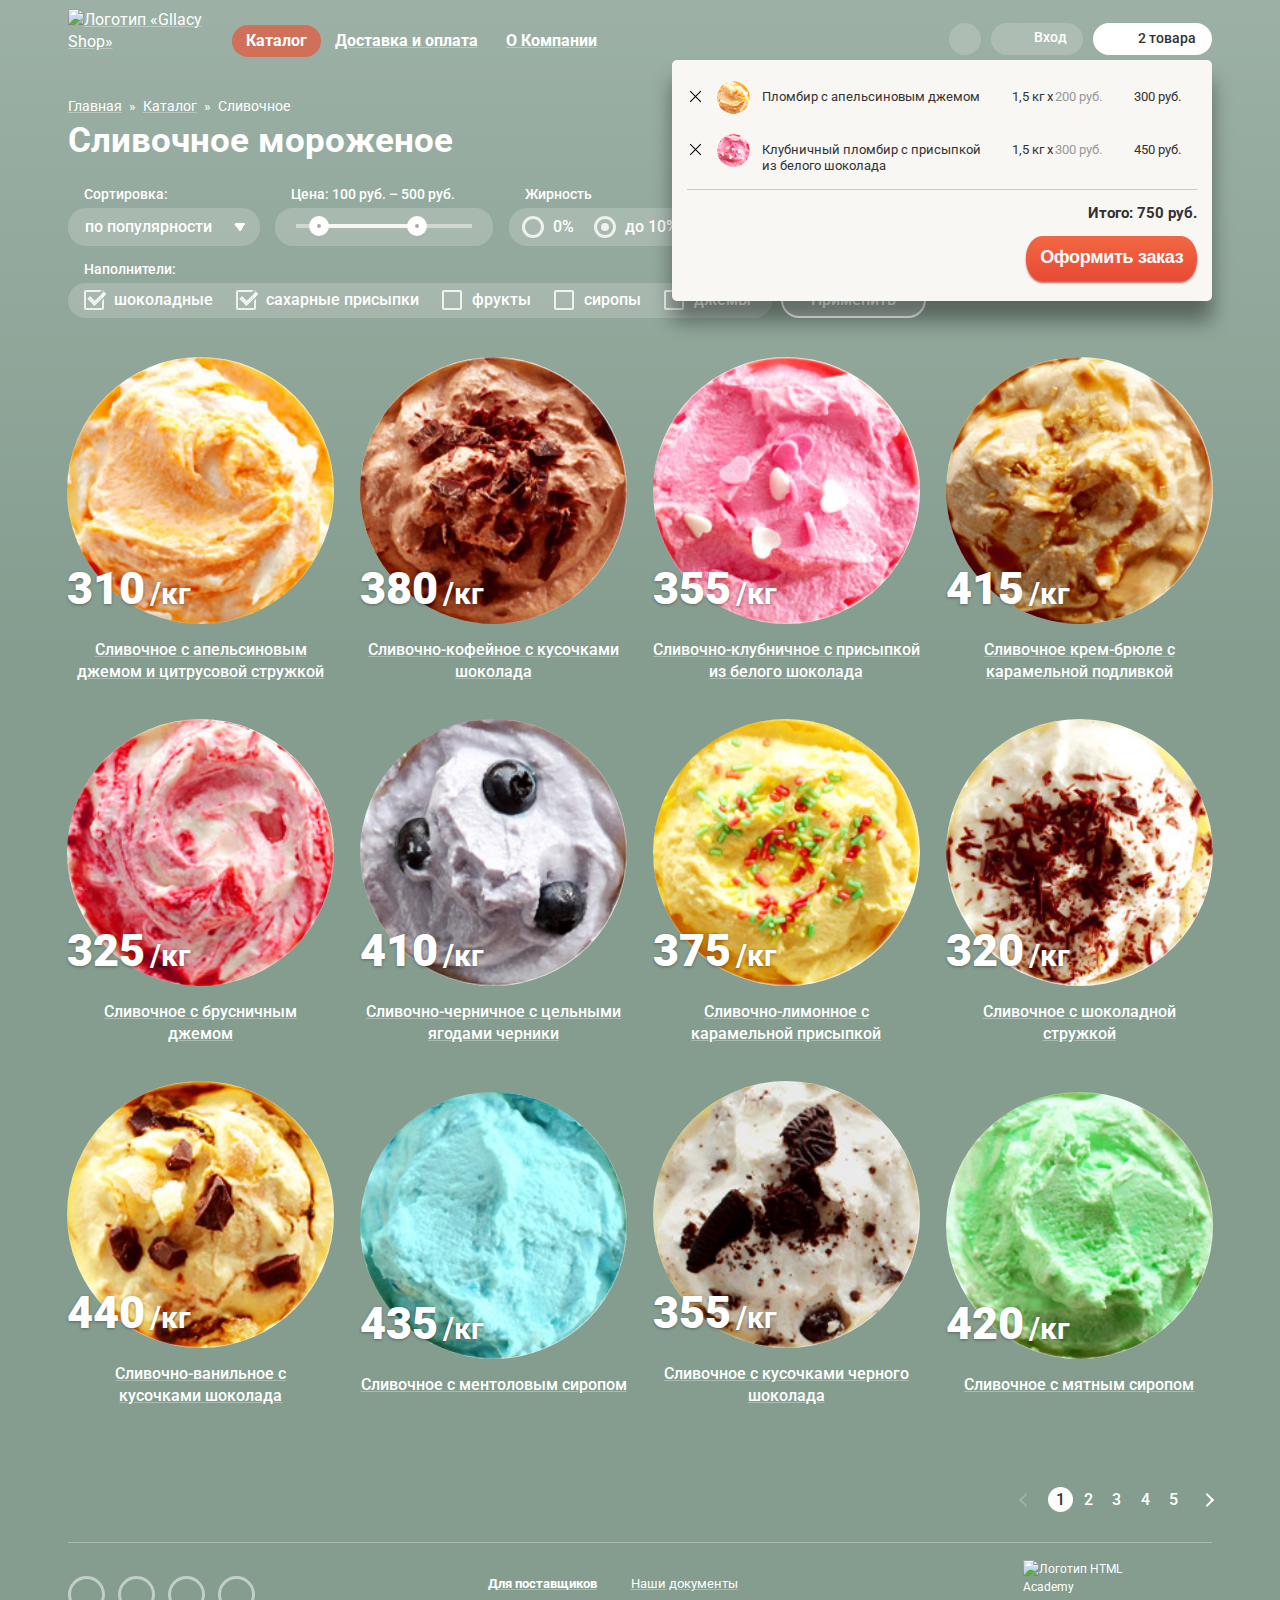
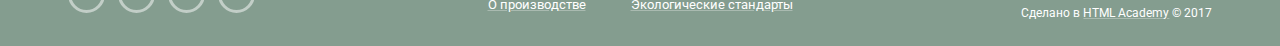
==== commit 3a740f3c: "Добавлены новые классы" ====
--- a/catalog.html
+++ b/catalog.html
@@ -61,7 +61,7 @@
           <form class="form-search" action="https://echo.htmlacademy.ru" method="get">
             <label>
               <span class="visually-hidden">Введите запрос для поиска: </span>
-              <input type="search" name="search" placeholder="Что ищем?">
+              <input class="input" type="search" name="search" placeholder="Что ищем?">
             </label>
           </form>
         </li>
@@ -70,11 +70,11 @@
           <form class="form-login" action="https://echo.htmlacademy.ru" method="post">
             <label>
               <span class="visually-hidden">Электронная почта: </span>
-              <input type="email" name="email" placeholder="Электронная почта">
+              <input class="input" type="email" name="email" placeholder="Электронная почта">
             </label>
             <label>
               <span class="visually-hidden">Пароль: </span>
-              <input type="password" name="password" placeholder="Пароль">
+              <input class="input" type="password" name="password" placeholder="Пароль">
             </label>
             <div class="wrapper wrapper-flex">
               <button class="button" type="submit">Войти</button>
@@ -93,35 +93,35 @@
             <table>
               <caption class="visually-hidden">Вы выбрали:</caption>
               <tr>
-                <td>
-                  <button class="form-cart-remove" type="button">
+                <td  class="form-cart-remove">
+                  <button type="button">
                     <span class="visually-hidden">Удалить</span>
                   </button>
                 </td>
-                <td>
+                <td  class="form-cart-image">
                   <img src="img/products/product-1.jpg" width="33" height="33" alt="Пломбир с апельсиновым джемом">
                 </td>
-                <td><a href="#">Пломбир с апельсиновым джемом</a></td>
-                <td>1,5 кг x </td>
-                <td>200 руб.</td>
-                <td>300 руб.</td>
+                <td class="form-cart-link"><a href="#">Пломбир с апельсиновым джемом</a></td>
+                <td class="form-cart-count">1,5 кг x </td>
+                <td class="form-cart-price">200 руб.</td>
+                <td class="form-cart-sum">300 руб.</td>
               </tr>
               <tr>
-                <td>
-                  <button class="form-cart-remove" type="button">
+                <td class="form-cart-remove">
+                  <button type="button">
                     <span class="visually-hidden">Удалить</span>
                   </button>
                 </td>
-                <td>
+                <td class="form-cart-image">
                   <img src="img/products/product-3.jpg" width="33" height="33" alt="Клубничный пломбир с присыпкой из белого шоколада">
                 </td>
-                <td><a href="#">Клубничный пломбир с присыпкой из белого шоколада</a></td>
-                <td>1,5 кг x </td>
-                <td>300 руб.</td>
-                <td>450 руб.</td>
+                <td  class="form-cart-link"><a href="#">Клубничный пломбир с присыпкой из белого шоколада</a></td>
+                <td class="form-cart-count">1,5 кг x </td>
+                <td class="form-cart-price">300 руб.</td>
+                <td class="form-cart-sum">450 руб.</td>
               </tr>
               <tr>
-                <td class="form-cart-sum" colspan="6">Итого: 750 руб.</td>
+                <td class="form-cart-final-sum" colspan="6">Итого: 750 руб.</td>
               </tr>
             </table>
             <button class="button" type="submit">Оформить заказ</button>
@@ -211,7 +211,7 @@
       </form>
     </section>
 
-    <section class="products wrapper-flex">
+    <section class="products">
 
       <h2 class="visually-hidden">Товары</h2>
 
@@ -220,7 +220,7 @@
           <div class="products-item-price">
             <img src="img/products/product-1.jpg" width="267" height="267" alt="Сливочное с апельсиновым джемом и цитрусовой стружкой">
             <p>
-              <strong>310<span class="visually-hidden"> рублей</span></strong>/кг
+              <strong class="products-item-value">310<span class="visually-hidden"> рублей</span></strong>/кг
             </p>
           </div>
           <h3>Сливочное с апельсиновым джемом и цитрусовой стружкой</h3>
@@ -235,7 +235,7 @@
           <div class="products-item-price">
             <img src="img/products/product-2.jpg" width="267" height="267" alt="Сливочно-кофейное с кусочками шоколада">
             <p>
-              <strong>380<span class="visually-hidden"> рублей</span></strong>/кг
+              <strong class="products-item-value">380<span class="visually-hidden"> рублей</span></strong>/кг
             </p>
           </div>
           <h3>Сливочно-кофейное с кусочками шоколада</h3>
@@ -250,7 +250,7 @@
           <div class="products-item-price">
             <img src="img/products/product-3.jpg" width="267" height="267" alt="Сливочно-клубничное с присыпкой из белого шоколада">
             <p>
-              <strong>355<span class="visually-hidden"> рублей</span></strong>/кг
+              <strong class="products-item-value">355<span class="visually-hidden"> рублей</span></strong>/кг
             </p>
           </div>
           <h3>Сливочно-клубничное с присыпкой из белого шоколада</h3>
@@ -265,7 +265,7 @@
           <div class="products-item-price">
             <img src="img/products/product-4.jpg" width="267" height="267" alt="Сливочное крем-брюле с карамельной подливкой">
             <p>
-              <strong>415<span class="visually-hidden"> рублей</span></strong>/кг
+              <strong class="products-item-value">415<span class="visually-hidden"> рублей</span></strong>/кг
             </p>
           </div>
           <h3>Сливочное крем-брюле с карамельной подливкой</h3>
@@ -280,7 +280,7 @@
           <div class="products-item-price">
             <img src="img/products/product-5.jpg" width="267" height="267" alt="Сливочное с брусничным джемом">
             <p>
-              <strong>325<span class="visually-hidden"> рублей</span></strong>/кг
+              <strong class="products-item-value">325<span class="visually-hidden"> рублей</span></strong>/кг
             </p>
           </div>
           <h3>Сливочное с брусничным<br>джемом</h3>
@@ -295,7 +295,7 @@
           <div class="products-item-price">
             <img src="img/products/product-6.jpg" width="267" height="267" alt="Сливочно-черничное с цельными ягодами черники">
             <p>
-              <strong>410<span class="visually-hidden"> рублей</span></strong>/кг
+              <strong class="products-item-value">410<span class="visually-hidden"> рублей</span></strong>/кг
             </p>
           </div>
           <h3>Сливочно-черничное с цельными ягодами черники</h3>
@@ -310,7 +310,7 @@
           <div class="products-item-price">
             <img src="img/products/product-7.jpg" width="267" height="267" alt="Сливочно-лимонное с карамельной присыпкой">
             <p>
-              <strong>375<span class="visually-hidden"> рублей</span></strong>/кг
+              <strong class="products-item-value">375<span class="visually-hidden"> рублей</span></strong>/кг
             </p>
           </div>
           <h3>Сливочно-лимонное с карамельной присыпкой</h3>
@@ -325,7 +325,7 @@
           <div class="products-item-price">
             <img src="img/products/product-8.jpg" width="267" height="267" alt="Сливочное с шоколадной стружкой">
             <p>
-              <strong>320<span class="visually-hidden"> рублей</span></strong>/кг
+              <strong class="products-item-value">320<span class="visually-hidden"> рублей</span></strong>/кг
             </p>
           </div>
           <h3>Сливочное с шоколадной стружкой</h3>
@@ -340,7 +340,7 @@
           <div class="products-item-price">
             <img src="img/products/product-9.jpg" width="267" height="267" alt="Сливочно-ванильное с кусочками шоколада">
             <p>
-              <strong>440<span class="visually-hidden"> рублей</span></strong>/кг
+              <strong class="products-item-value">440<span class="visually-hidden"> рублей</span></strong>/кг
             </p>
           </div>
           <h3>Сливочно-ванильное с<br>кусочками шоколада</h3>
@@ -355,7 +355,7 @@
           <div class="products-item-price">
             <img src="img/products/product-10.jpg" width="267" height="267" alt="Сливочноe с ментоловым сиропом">
             <p>
-              <strong>435<span class="visually-hidden"> рублей</span></strong>/кг
+              <strong class="products-item-value">435<span class="visually-hidden"> рублей</span></strong>/кг
             </p>
           </div>
           <h3>Сливочноe с ментоловым сиропом</h3>
@@ -370,7 +370,7 @@
           <div class="products-item-price">
             <img src="img/products/product-11.jpg" width="267" height="267" alt="Сливочное с кусочками черного шоколада">
             <p>
-              <strong>355<span class="visually-hidden"> рублей</span></strong>/кг
+              <strong class="products-item-value">355<span class="visually-hidden"> рублей</span></strong>/кг
             </p>
           </div>
           <h3>Сливочное с кусочками черного шоколада</h3>
@@ -385,7 +385,7 @@
           <div class="products-item-price">
             <img src="img/products/product-12.jpg" width="267" height="267" alt="Сливочное с мятным сиропом">
             <p>
-              <strong>420<span class="visually-hidden"> рублей</span></strong>/кг
+              <strong class="products-item-value">420<span class="visually-hidden"> рублей</span></strong>/кг
             </p>
           </div>
           <h3>Сливочное с мятным сиропом</h3>
@@ -464,21 +464,18 @@
         </li>
       </ul>
 
-      <ul class="info info-left">
-        <li>
-          <a class="info-link info-link-partners" href="#">Для поставщиков</a>
-        </li>
-        <li>
-          <a class="info-link" href="#">О производстве</a>
-        </li>
-      </ul>
-
-      <ul class="info info-right">
-        <li>
-          <a class="info-link" href="#">Наши документы</a>
-        </li>
-        <li>
-          <a class="info-link" href="#">Экологические стандарты</a>
+      <ul class="info">
+        <li>
+          <a class="info-link-partners" href="#">Для поставщиков</a>
+        </li>
+        <li>
+          <a href="#">Наши документы</a>
+        </li>
+        <li>
+          <a href="#">О производстве</a>
+        </li>
+        <li>
+          <a href="#">Экологические стандарты</a>
         </li>
       </ul>
 
--- a/css/style.css
+++ b/css/style.css
@@ -47,10 +47,7 @@
   text-decoration-color: rgba(249, 172, 159, 0.3);
 }
 
-.header input,
-.index-content input,
-.inner-content input,
-.modal input,
+.input,
 .modal textarea {
   padding: 10px 15px;
   font-weight: 700;
@@ -60,19 +57,13 @@
   border-radius: 5px;
 }
 
-.header input:hover,
-.index-content input:hover,
-.inner-content input:hover,
-.modal input:hover,
+.input:hover,
 .modal textarea:hover {
   background-color: #ffffff;
   box-shadow: inset 0px 0px 0px 2px #9a9a9a;
 }
 
-.header input:focus,
-.index-content input:focus,
-.inner-content input:focus,
-.modal input:focus
+.input:focus,
 .modal textarea:focus {
   background-color: #ffffff;
   box-shadow: inset 0px 0px 0px 2px #2e88e4;
@@ -80,10 +71,7 @@
   outline: none;
 }
 
-.header input::placeholder,
-.index-content input::placeholder,
-.inner-content input::placeholder,
-.modal input::placeholder,
+.input::placeholder,
 .modal textarea {
   font-weight: 400;
   color: #999999;
@@ -494,6 +482,10 @@
   text-decoration-color: rgba(232, 77, 55, 0.3);
 }
 
+.navigation-user .form-cart {
+  display: block;
+}
+
 .form-cart {
   width: 540px;
 }
@@ -503,41 +495,21 @@
   border-collapse: collapse;
 }
 
-.form-cart td:not(:only-child) {
+.form-cart-remove,
+.form-cart-image,
+.form-cart-link,
+.form-cart-count,
+.form-cart-price,
+.form-cart-sum {
   vertical-align: top;
   padding-bottom: 15px;
 }
 
-.form-cart td:nth-child(1):not(:only-child) {
-  padding-right: 5px;
-  padding-left: 5px;
-}
-
-.form-cart td:not(:nth-child(2)):not(:only-child) {
-  padding-top: 9px;
-}
-
-.form-cart td:nth-child(3) {
-  padding-left: 7px;
-}
-
-.form-cart td:nth-child(4) {
-  text-align: right;
-}
-
-.form-cart td:nth-child(5) {
-  min-width: 57px;
-  color: #999999;
-  padding-right: 5px;
-}
-
-.form-cart td:nth-child(6) {
-  padding-right: 13px;
-  padding-left: 13px;
-  text-align: center;
-}
-
 .form-cart-remove {
+  padding-right: 10px;
+}
+
+.form-cart-remove button {
   position: relative;
   width: 15px;
   height: 15px;
@@ -546,28 +518,56 @@
   cursor: pointer;
 }
 
-.form-cart-remove::before,
-.form-cart-remove::after {
+.form-cart-remove button::before,
+.form-cart-remove button::after {
   content: "";
   position: absolute;
   background-color: #000000;
   transform: rotate(45deg);
 }
 
-.form-cart-remove::before {
+.form-cart-remove button::before {
   top: 7px;
   left: 0;
   width: 15px;
   height: 1px;
 }
 
-.form-cart-remove::after {
+.form-cart-remove button::after {
   top: 0;
   left: 7px;
   width: 1px;
   height: 15px;
 }
 
+.form-cart-remove,
+.form-cart-link,
+.form-cart-count,
+.form-cart-price,
+.form-cart-sum {
+  padding-top: 9px;
+}
+
+.form-cart-link {
+  padding-left: 7px;
+}
+
+.form-cart-count {
+  text-align: right;
+}
+
+.form-cart-price {
+  min-width: 57px;
+  color: #999999;
+  padding-right: 5px;
+}
+
+.form-cart-sum {
+  padding-right: 13px;
+  padding-left: 13px;
+  text-align: center;
+}
+
 .form-cart img {
   width: 33px;
   height: 33px;
@@ -586,8 +586,8 @@
   color: #e84d37;
 }
 
-.form-cart-sum {
-  padding: 15px 0;
+.form-cart-final-sum {
+  padding: 14px 0;
   font-weight: 700;
   font-size: 15px;
   line-height: 18px;
@@ -773,13 +773,13 @@
 /*  #PRODUCTS -------------------------*/
 
 .products {
+  display: flex;
+  flex-wrap: wrap;
+  justify-content: space-between;
+  align-items: center;
+  align-content: center;
   margin-bottom: 5px;
-}
-
-.products.wrapper-flex {
   padding: 0 1.2%;
-  align-items: flex-start;
-  align-content: flex-start;
 }
 
 .products-item {
@@ -822,11 +822,11 @@
   text-shadow: 0px 1px 3px rgba(49, 50, 53, 0.5);
 }
 
-.products-item-price strong {
+.products-item-value {
   font-size: 45px;
 }
 
-.products-item-price strong::after {
+.products-item-value::after {
   content: url("../img/ruble.svg");
   display: inline-block;
   margin-right: 2px;
@@ -934,7 +934,6 @@
   font-weight: 500;
   font-size: 24px;
   line-height: 30px;
-  letter-spacing: 0.12px;
 }
 
 .about-us-list {
@@ -1566,21 +1565,17 @@
 /*  #INFO -----------------------------*/
 
 .info {
+  display: flex;
+  flex-wrap: wrap;
+  max-width: 340px;
   margin: 0;
   padding: 0;
 }
 
-.info-left {
-  margin-left: auto;
-  margin-right: 32px;
-}
-
-.info-right {
-  margin-right: auto;
-}
-
-.info-link {
-  display: block;
+.info a {
+  display: block;
+  min-width: 143px;
+  padding: 1px 0px 1px 13px;
 }
 
 .info-link-partners {
@@ -1591,8 +1586,8 @@
 .info-link-partners::before {
   content: url("../img/heart.svg");
   position: absolute;
-  top: 2px;
-  left: -22px;
+  top: 4px;
+  left: -8px;
   width: 15px;
   height: 13px;
 }
@@ -1600,7 +1595,6 @@
 /*  #COPYRIGHT ------------------------*/
 
 .copyright {
-  margin-left: 7px;
   font-size: 12px;
   line-height: 18px;
 }
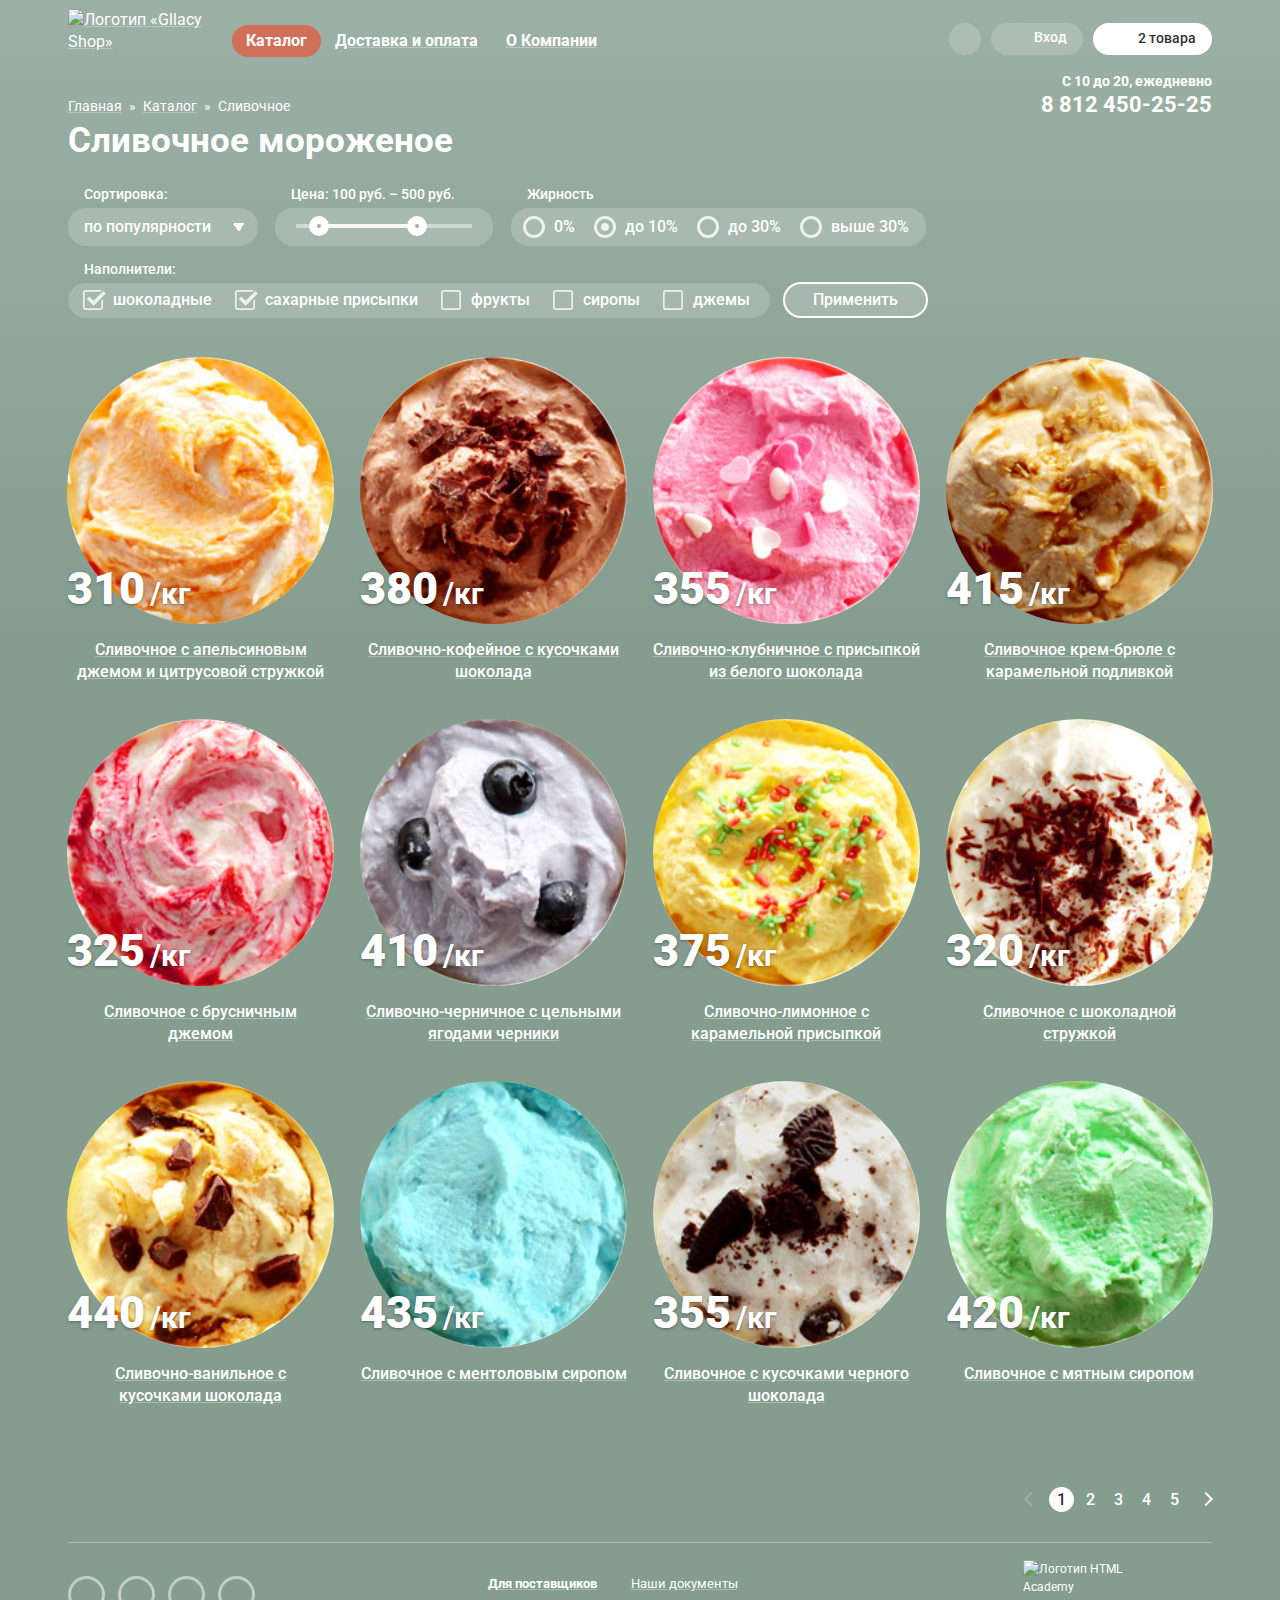
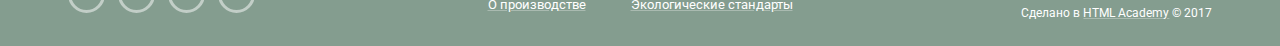
==== commit 623a07c8: "Исправления после проверки на переполнение" ====
--- a/catalog.html
+++ b/catalog.html
@@ -160,7 +160,7 @@
 
     <section class="filters wrapper">
       <h2 class="visually-hidden">Фильтры по товарам</h2>
-      <form class="filters-form" action="https://echo.htmlacademy.ru" method="get">
+      <form class="filters-form" action="https://echo.htmlacademy.ru" method="get" name="catalog-filters">
         <fieldset class="filters-sorting">
           <legend>Сортировка:</legend>
           <select name="sorting">
--- a/css/style.css
+++ b/css/style.css
@@ -1,9 +1,3 @@
-/* Первое из дух вспомогательных css-правил.
-   Будет удалено из итогового проекта. */
-/**, ::before, ::after {
-  outline: 1px dashed grey;
-}*/
-
 html,
 body {
   margin: 0;
@@ -72,7 +66,7 @@
 }
 
 .input::placeholder,
-.modal textarea {
+.modal textarea::placeholder {
   font-weight: 400;
   color: #999999;
 }
@@ -98,10 +92,6 @@
   justify-content: space-between;
   align-items: center;
   align-content: center;
-}
-
-.column-1-of-2 {
-  width: 48.85%;
 }
 
 .visually-hidden {
@@ -160,6 +150,13 @@
   align-items: center;
 }
 
+.navigation-wrapper {
+  display: flex;
+  justify-content: space-between;
+  align-items: center;
+  margin: 0 2.3%;
+}
+
 .navigation-home {
   margin-right: 10px;
 }
@@ -183,6 +180,7 @@
 
 .navigation-site {
   display: flex;
+  flex-wrap: wrap;
   margin: 0;
   padding: 0;
   list-style: none;
@@ -288,6 +286,7 @@
 .navigation-user {
   display: flex;
   align-items: center;
+  flex-shrink: 0;
   margin: 0 0 5px;
   padding: 0;
   list-style: none;
@@ -482,10 +481,6 @@
   text-decoration-color: rgba(232, 77, 55, 0.3);
 }
 
-.navigation-user .form-cart {
-  display: block;
-}
-
 .form-cart {
   width: 540px;
 }
@@ -739,6 +734,7 @@
   display: flex;
   flex-direction: column;
   align-items: flex-start;
+  width: 48.85%;
   min-height: 229px;
   padding: 18px 20px 23px 18px;
   border-radius: 14px;
@@ -776,8 +772,8 @@
   display: flex;
   flex-wrap: wrap;
   justify-content: space-between;
-  align-items: center;
-  align-content: center;
+  align-items: stretch;
+  align-content: stretch;
   margin-bottom: 5px;
   padding: 0 1.2%;
 }
@@ -792,6 +788,7 @@
   border-top-left-radius: 5px;
   border-top-right-radius: 5px;
   overflow: hidden;
+  cursor: default;
 }
 
 .products-item:focus,
@@ -944,6 +941,7 @@
 
 .blog {
   align-self: stretch;
+  width: 48.85%;
   min-height: 220px;
   margin-bottom: 40px;
   padding: 22px 20px;
@@ -988,6 +986,7 @@
 .subscribe {
   display: flex;
   flex-direction: column;
+  width: 48.85%;
   min-height: 220px;
   margin-bottom: 40px;
   padding: 26px 20px;
@@ -1087,8 +1086,8 @@
   display: flex;
   justify-content: center;
   align-items: center;
-  width: 100%;
-  height: 100%;
+  width: 100vw;
+  height: 100vh;
   background-color: rgba(0, 0, 0, 0.3);
 }
 
@@ -1194,13 +1193,13 @@
   display: flex;
   flex-wrap: wrap;
   justify-content: space-between;
-  width: 858px;
+  width: 860px;
 }
 
 .filters-form fieldset {
   position: relative;
   margin: 22px 0 15px;
-  padding: 8px 13px 8px;
+  padding: 0px 12px 0px;
   background-color: rgba(248, 247, 244, 0.2);
   border: none;
   border-radius: 18px;
@@ -1228,24 +1227,21 @@
 .filters label {
   position: relative;
   display: inline-block;
+  padding: 8px 0;
   vertical-align: baseline;
   cursor: pointer;
 }
 
-.filters label::before,
-.filters label::after {
+.filters label::before {
   opacity: 0.8;
 }
 
 .filters label:hover::before,
-.filters label:hover::after,
-.filters input:focus + label::before,
-.filters input:focus + label::after {
+.filters input:focus + label::before {
   opacity: 1;
 }
 
-.filters input:disabled + label::before,
-.filters input:disabled + label::after {
+.filters input:disabled + label::before {
   opacity: 0.4;
 }
 
@@ -1259,13 +1255,14 @@
 .filters-sorting select {
   font: inherit;
   color: inherit;
+  padding: 8px 0;
   background-color: transparent;
   background-image:
     linear-gradient( 60deg, transparent 0%, transparent 50%, #ffffff 50%, #ffffff 100%),
     linear-gradient( -60deg, transparent 0%, transparent 50%, #ffffff 50%, #ffffff 100%);
   background-position:
-    right 7px top 7px,
-    right 2px top 7px;
+    right 7px top 15px,
+    right 2px top 15px;
   background-size: 5px 10px;
   background-repeat: no-repeat;
   cursor: pointer;
@@ -1327,16 +1324,20 @@
   left: 132px;
 }
 
+.filters .filters-fat-content {
+  margin-right: 2px;
+}
+
 .filters-fat-content label {
   margin-top: 2px;
 }
 
 .filters-fat-content label:last-child {
-  margin-right: 2px;
+  margin-right: 5px;
 }
 
 .filters input[type="radio"] + label:not(:last-child) {
-  margin-right: 16px;
+  margin-right: 15px;
 }
 
 .filters input[type="radio"] + label::before {
@@ -1358,7 +1359,7 @@
 }
 
 .filters-fillers label:last-child {
-  Margin-right: 8px;
+  margin-right: 8px;
 }
 
 .filters input[type="checkbox"] + label:not(:last-child) {
@@ -1366,31 +1367,16 @@
 }
 
 .filters input[type="checkbox"] + label::before {
-  content: "";
+  content: url("../img/checkbox.svg");
   display: inline-block;
-  width: 20px;
+  width: 24px;
   height: 20px;
-  margin: -2px 10px 0 3px;
+  margin: -2px 6px 0 3px;
   vertical-align: middle;
-  border: 2px solid #ffffff;
-  border-radius: 2px;
-}
-
-.filters input[type="checkbox"]:checked + label::after {
-  content: "";
-  position: absolute;
-  top: 0;
-  left: 8px;
-  width: 17px;
-  height: 12px;
-  background-image:
-    linear-gradient(to bottom, #ffffff 0px, #ffffff 10px, #a8b9af 10px, #a8b9af 12px),
-    linear-gradient(to bottom, transparent 0px, transparent 4px, #a8b9af 4px, #a8b9af 6.5px, #ffffff 6.5px, #ffffff 10px, #a8b9af 10px, #a8b9af 12px);
-  background-size:
-    4px 12px,
-    17px 12px;
-  background-repeat: no-repeat;
-  transform: rotate(-45deg);
+}
+
+.filters input[type="checkbox"]:checked + label::before {
+  content: url("../img/checkbox-on.svg");
 }
 
 .filters-form button[type="submit"] {
@@ -1431,6 +1417,7 @@
 .pagination {
   display: flex;
   justify-content: flex-end;
+  align-items: center;
   padding: 0;
   padding-bottom: 30px;
   font-weight: 500;
@@ -1440,8 +1427,8 @@
   border-bottom: 1px solid rgba(255, 255, 255, 0.3);
 }
 
-.pagination a:not([class$="prev"]):not([class$="next"]) {
-  display: inline-block;
+.pagination a {
+  display: block;
   min-width: 25px;
   min-height: 25px;
   margin: auto 1.6px;
@@ -1451,37 +1438,13 @@
   border-radius: 50%;
 }
 
-.pagination-prev,
-.pagination-next {
-  display: block;
-  width: 10px;
-  height: 10px;
-  margin-top: 8px;
-  border-top: 2px solid #ffffff;
-  border-left: 2px solid #ffffff;
-}
-
-.pagination-prev:not([href]),
-.pagination-next:not([href]) {
-  margin-right: 15px;
-  transform: rotate(-45deg);
-}
-
-.pagination-next {
-  margin-left: 15px;
-  transform: rotate(135deg);
-}
-
 .pagination a:focus[href],
 .pagination a:hover[href] {
   color: #ffffff;
   background-color: rgba(248, 247, 244, 0.2);
 }
 
-.pagination-prev {
-  opacity: 0.2;
-}
-
+.pagination a:active,
 .pagination-current {
   color: #323232;
   background-color: #ffffff;
@@ -1490,6 +1453,32 @@
 .pagination-current:hover {
   color: #323232;
 }
+
+.pagination .pagination-prev,
+.pagination .pagination-next {
+  display: block;
+  min-width: 10px;
+  min-height: 10px;
+  border-top: 2px solid #ffffff;
+  border-left: 2px solid #ffffff;
+  border-radius: 0;
+}
+
+.pagination .pagination-prev {
+  margin-right: 12px;
+  transform: rotate(-45deg);
+}
+
+.pagination .pagination-next {
+  margin-left: 12px;
+  transform: rotate(135deg);
+}
+
+.pagination-prev:not([href]),
+.pagination-next:not([href]) {
+  opacity: 0.2;
+}
+
 
 /*------------------------------------*\
     #FOOTER
@@ -1609,10 +1598,3 @@
 .copyright p {
   margin: 0;
 }
-
-
-/* Второе из дух вспомогательных css-правил.
-   Будет удалено из итогового проекта. */
-   /**, ::before, ::after {
-     outline: none;
-   }*/
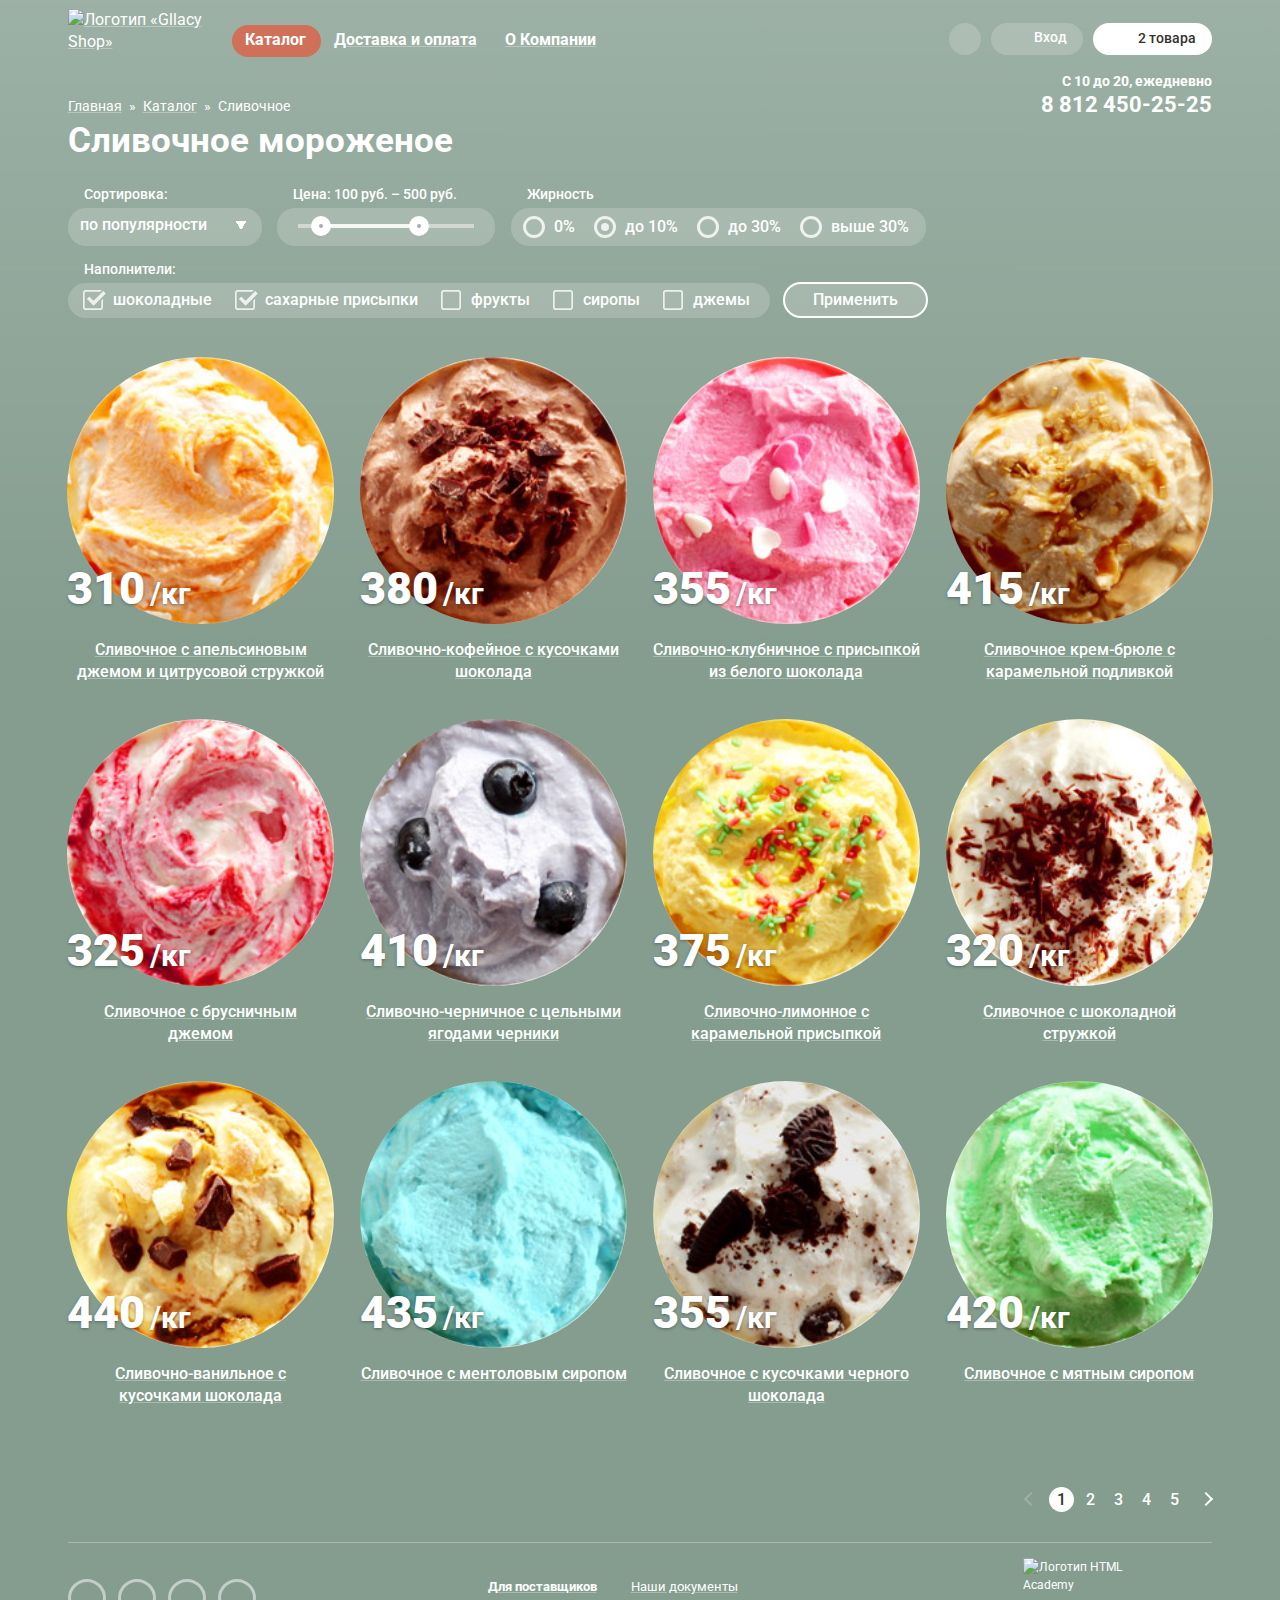
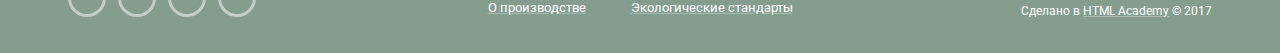
==== commit 332044ae: "Замена формы в корзине на div" ====
--- a/catalog.html
+++ b/catalog.html
@@ -1,498 +1,507 @@
 <!DOCTYPE html>
 <html lang="ru">
-<head>
-  <meta charset="utf-8">
-  <title>HTML Academy: Глейси</title>
-  <link href="https://fonts.googleapis.com/css?family=Roboto:100,100i,300,300i,400,400i,500,500i,700,700i,900,900i&amp;subset=cyrillic" rel="stylesheet">
-  <link href="css/normalize.css" rel="stylesheet">
-  <link href="css/style.css" rel="stylesheet">
-</head>
-<body class="inner">
-
-  <header class="header container">
-
-    <div class="wrapper wrapper-flex">
-
-      <nav class="navigation">
-
-        <div class="navigation-home">
-          <a class="navigation-home-link" href="index.html">
-            <img src="img/logo.svg" width="154" height="64" alt="Логотип «Gllacy Shop»">
-            <span class="visually-hidden">Главная</span>
-          </a>
+  <head>
+    <meta charset="utf-8">
+    <title>HTML Academy: Глейси</title>
+    <link href="https://fonts.googleapis.com/css?family=Roboto:100,100i,300,300i,400,400i,500,500i,700,700i,900,900i&amp;subset=cyrillic" rel="stylesheet">
+    <link href="css/normalize.css" rel="stylesheet">
+    <link href="css/style.min.css" rel="stylesheet">
+  </head>
+  <body class="inner">
+
+    <header class="header container">
+
+      <div class="wrapper wrapper-flex">
+
+        <nav class="navigation">
+
+          <div class="navigation-home">
+            <a class="navigation-home-link" href="index.html">
+              <img src="img/logo.svg" width="154" height="64" alt="Логотип «Gllacy Shop»">
+              <span class="visually-hidden">Главная</span>
+            </a>
+          </div>
+
+          <ul class="navigation-site">
+            <li class="navigation-site-item">
+              <a class="navigation-site-link navigation-site-current" href="#">Каталог</a>
+              <ul class="navigation-submenu">
+                <li>
+                  <a class="navigation-important" href="#">Новинки</a>
+                </li>
+                <li>
+                  <a class="navigation-submenu-current">Сливочное</a>
+                </li>
+                <li>
+                  <a href="#">Щербеты</a>
+                </li>
+                <li>
+                  <a href="#">Фруктовый лед</a>
+                </li>
+                <li>
+                  <a href="#">Мелорин</a>
+                </li>
+              </ul>
+            </li>
+            <li class="navigation-site-item">
+              <a class="navigation-site-link" href="#">Доставка и оплата</a>
+            </li>
+            <li class="navigation-site-item">
+              <a class="navigation-site-link" href="#">О Компании</a>
+            </li>
+          </ul>
+
+        </nav>
+
+        <ul class="navigation-user">
+          <li class="navigation-user-item">
+            <a class="navigation-user-search" href="#">
+              <span class="visually-hidden">Поиск по сайту</span>
+            </a>
+            <form class="form form-search" action="https://echo.htmlacademy.ru" method="get">
+              <label>
+                <span class="visually-hidden">Введите запрос для поиска: </span>
+                <input class="input" type="search" name="search" placeholder="Что ищем?">
+              </label>
+            </form>
+          </li>
+          <li class="navigation-user-item">
+            <a class="navigation-user-login" href="#">Вход</a>
+            <form class="form form-login" action="https://echo.htmlacademy.ru" method="post">
+              <label>
+                <span class="visually-hidden">Электронная почта: </span>
+                <input class="input" type="email" name="email" placeholder="Электронная почта">
+              </label>
+              <label>
+                <span class="visually-hidden">Пароль: </span>
+                <input class="input" type="password" name="password" placeholder="Пароль">
+              </label>
+              <div class="wrapper wrapper-flex">
+                <button class="button" type="submit">Войти</button>
+                <p>
+                  <a href="#">Забыли пароль?</a><br>
+                  <a href="#">Новая регистрация</a>
+                </p>
+              </div>
+            </form>
+          </li>
+          <li class="navigation-user-item">
+            <a class="navigation-user-cart" href="#" data-amount="2">
+              <span class="visually-hidden">Ваша корзина: </span>2 товара
+            </a>
+            <div class="form form-cart">
+              <table>
+                <caption class="visually-hidden">Вы выбрали:</caption>
+                <tr>
+                  <td  class="form-cart-remove">
+                    <button type="button">
+                      <span class="visually-hidden">Удалить</span>
+                    </button>
+                  </td>
+                  <td  class="form-cart-image">
+                    <img src="img/products/product-1.jpg" width="33" height="33" alt="Пломбир с апельсиновым джемом">
+                  </td>
+                  <td class="form-cart-link">
+                    <a href="#">Пломбир с апельсиновым джемом</a>
+                  </td>
+                  <td class="form-cart-count">1,5 кг x </td>
+                  <td class="form-cart-price">200 руб.</td>
+                  <td class="form-cart-sum">300 руб.</td>
+                </tr>
+                <tr>
+                  <td class="form-cart-remove">
+                    <button type="button">
+                      <span class="visually-hidden">Удалить</span>
+                    </button>
+                  </td>
+                  <td class="form-cart-image">
+                    <img src="img/products/product-3.jpg" width="33" height="33" alt="Клубничный пломбир с присыпкой из белого шоколада">
+                  </td>
+                  <td  class="form-cart-link">
+                    <a href="#">Клубничный пломбир с присыпкой из белого шоколада</a>
+                  </td>
+                  <td class="form-cart-count">1,5 кг x </td>
+                  <td class="form-cart-price">300 руб.</td>
+                  <td class="form-cart-sum">450 руб.</td>
+                </tr>
+                <tr>
+                  <td class="form-cart-final-sum" colspan="6">Итого: 750 руб.</td>
+                </tr>
+              </table>
+              <a class="button" href="#">Оформить заказ</a>
+            </div>
+          </li>
+        </ul>
+
+      </div>
+
+      <div class="wrapper wrapper-flex breadcrumbs-wrapper">
+
+        <div class="operating-mode">
+          С 10 до 20, ежедневно
+          <a href="tel:+7-812-450-25-25">8 812 450-25-25</a>
         </div>
 
-        <ul class="navigation-site">
-          <li class="navigation-site-item">
-            <a class="navigation-site-link navigation-site-current" href="#">Каталог</a>
-            <ul class="navigation-submenu">
-              <li>
-                <a class="navigation-important" href="#">Новинки</a>
-              </li>
-              <li>
-                <a class="navigation-submenu-current">Сливочное</a>
-              </li>
-              <li>
-                <a href="#">Щербеты</a>
-              </li>
-              <li>
-                <a href="#">Фруктовый лед</a>
-              </li>
-              <li>
-                <a href="#">Мелорин</a>
-              </li>
-            </ul>
-          </li>
-          <li class="navigation-site-item">
-            <a class="navigation-site-link" href="#">Доставка и оплата</a>
-          </li>
-          <li class="navigation-site-item">
-            <a class="navigation-site-link" href="#">О Компании</a>
+        <ul class="breadcrumbs">
+          <li>
+            <a href="index.html">Главная</a>
+          </li>
+          <li>
+            <a href="#">Каталог</a>
+          </li>
+          <li>
+            Сливочное
           </li>
         </ul>
 
-      </nav>
-
-      <ul class="navigation-user">
-        <li class="navigation-user-item">
-          <a class="navigation-user-search" href="#">
-            <span class="visually-hidden">Поиск по сайту</span>
-          </a>
-          <form class="form-search" action="https://echo.htmlacademy.ru" method="get">
-            <label>
-              <span class="visually-hidden">Введите запрос для поиска: </span>
-              <input class="input" type="search" name="search" placeholder="Что ищем?">
-            </label>
-          </form>
-        </li>
-        <li class="navigation-user-item">
-          <a class="navigation-user-login" href="#">Вход</a>
-          <form class="form-login" action="https://echo.htmlacademy.ru" method="post">
-            <label>
-              <span class="visually-hidden">Электронная почта: </span>
-              <input class="input" type="email" name="email" placeholder="Электронная почта">
-            </label>
-            <label>
-              <span class="visually-hidden">Пароль: </span>
-              <input class="input" type="password" name="password" placeholder="Пароль">
-            </label>
-            <div class="wrapper wrapper-flex">
-              <button class="button" type="submit">Войти</button>
-              <p>
-                <a href="#">Забыли пароль?</a><br>
-                <a href="#">Новая регистрация</a>
-              </p>
-            </div>
-          </form>
-        </li>
-        <li class="navigation-user-item">
-          <a class="navigation-user-cart" href="#" data-amount="2">
-            <span class="visually-hidden">Ваша корзина: </span>2 товара
-          </a>
-          <form class="form-cart" action="https://echo.htmlacademy.ru" method="post">
-            <table>
-              <caption class="visually-hidden">Вы выбрали:</caption>
-              <tr>
-                <td  class="form-cart-remove">
-                  <button type="button">
-                    <span class="visually-hidden">Удалить</span>
-                  </button>
-                </td>
-                <td  class="form-cart-image">
-                  <img src="img/products/product-1.jpg" width="33" height="33" alt="Пломбир с апельсиновым джемом">
-                </td>
-                <td class="form-cart-link"><a href="#">Пломбир с апельсиновым джемом</a></td>
-                <td class="form-cart-count">1,5 кг x </td>
-                <td class="form-cart-price">200 руб.</td>
-                <td class="form-cart-sum">300 руб.</td>
-              </tr>
-              <tr>
-                <td class="form-cart-remove">
-                  <button type="button">
-                    <span class="visually-hidden">Удалить</span>
-                  </button>
-                </td>
-                <td class="form-cart-image">
-                  <img src="img/products/product-3.jpg" width="33" height="33" alt="Клубничный пломбир с присыпкой из белого шоколада">
-                </td>
-                <td  class="form-cart-link"><a href="#">Клубничный пломбир с присыпкой из белого шоколада</a></td>
-                <td class="form-cart-count">1,5 кг x </td>
-                <td class="form-cart-price">300 руб.</td>
-                <td class="form-cart-sum">450 руб.</td>
-              </tr>
-              <tr>
-                <td class="form-cart-final-sum" colspan="6">Итого: 750 руб.</td>
-              </tr>
-            </table>
-            <button class="button" type="submit">Оформить заказ</button>
-          </form>
+      </div>
+
+    </header>
+
+    <main class="inner-content container">
+
+      <h1>Сливочное мороженое</h1>
+
+      <section class="filters wrapper">
+        <h2 class="visually-hidden">Фильтры по товарам</h2>
+        <form class="filters-form" action="https://echo.htmlacademy.ru" method="get">
+
+          <fieldset class="filters-sorting">
+            <legend>Сортировка:</legend>
+            <select name="sorting">
+              <option value="popular" selected>по популярности</option>
+              <option value="min-price">сначала недорогие</option>
+              <option value="max-price">сначала дорогие</option>
+              <option value="fat-content">по жирности</option>
+            </select>
+          </fieldset>
+
+          <fieldset class="filters-price" oninput="">
+            <legend>
+              Цена: <output name="min-price">100</output> руб. – <output name="max-price">500</output> руб.
+            </legend>
+            <div class="filters-price-scale"></div>
+            <div class="filters-price-scale-fill"></div>
+            <button class="filters-price-min" type="button">
+              <span class="visually-hidden">Минимальная цена</span>
+            </button>
+            <button class="filters-price-max" type="button">
+              <span class="visually-hidden">Максимальная цена</span>
+            </button>
+          </fieldset>
+
+          <fieldset class="filters-fat-content">
+            <legend>Жирность</legend>
+            <input type="radio" name="fat-content" value="0" id="fat-content-0">
+            <label for="fat-content-0">0%</label>
+            <input type="radio" name="fat-content" value="0-10" id="fat-content-10" checked>
+            <label for="fat-content-10">до 10%</label>
+            <input type="radio" name="fat-content" value="0-30" id="fat-content-30">
+            <label for="fat-content-30">до 30%</label>
+            <input type="radio" name="fat-content" value="30-100" id="fat-content-30-100">
+            <label for="fat-content-30-100">выше 30%</label>
+          </fieldset>
+
+          <fieldset class="filters-fillers">
+            <legend>Наполнители:</legend>
+            <input type="checkbox" name="chokolate" id="fillers-chokolate" checked>
+            <label for="fillers-chokolate">шоколадные</label>
+            <input type="checkbox" name="sugar-powders" id="fillers-powders" checked>
+            <label for="fillers-powders">сахарные присыпки</label>
+            <input type="checkbox" name="fruit" id="fillers-fruit">
+            <label for="fillers-fruit">фрукты</label>
+            <input type="checkbox" name="syrops" id="fillers-syrops">
+            <label for="fillers-syrops">сиропы</label>
+            <input type="checkbox" name="jams" id="fillers-jams">
+            <label for="fillers-jams">джемы</label>
+          </fieldset>
+
+          <button type="submit">Применить</button>
+        </form>
+      </section>
+
+      <section class="products">
+
+        <h2 class="visually-hidden">Товары</h2>
+
+        <a class="products-item" href="#">
+          <article>
+            <div class="products-item-price">
+              <img src="img/products/product-1.jpg" width="267" height="267" alt="Сливочное с апельсиновым джемом и цитрусовой стружкой">
+              <p>
+                <strong class="products-item-value">310<span class="visually-hidden"> рублей</span></strong>/кг
+              </p>
+            </div>
+            <h3>Сливочное с апельсиновым джемом и цитрусовой стружкой</h3>
+            <div class="products-item-hover">
+              <span class="button">Быстрый просмотр</span>
+            </div>
+          </article>
+        </a>
+
+        <a class="products-item" href="#">
+          <article>
+            <div class="products-item-price">
+              <img src="img/products/product-2.jpg" width="267" height="267" alt="Сливочно-кофейное с кусочками шоколада">
+              <p>
+                <strong class="products-item-value">380<span class="visually-hidden"> рублей</span></strong>/кг
+              </p>
+            </div>
+            <h3>Сливочно-кофейное с кусочками шоколада</h3>
+            <div class="products-item-hover">
+              <span class="button">Быстрый просмотр</span>
+            </div>
+          </article>
+        </a>
+
+        <a class="products-item" href="#">
+          <article>
+            <div class="products-item-price">
+              <img src="img/products/product-3.jpg" width="267" height="267" alt="Сливочно-клубничное с присыпкой из белого шоколада">
+              <p>
+                <strong class="products-item-value">355<span class="visually-hidden"> рублей</span></strong>/кг
+              </p>
+            </div>
+            <h3>Сливочно-клубничное с присыпкой из белого шоколада</h3>
+            <div class="products-item-hover">
+              <span class="button">Быстрый просмотр</span>
+            </div>
+          </article>
+        </a>
+
+        <a class="products-item" href="#">
+          <article>
+            <div class="products-item-price">
+              <img src="img/products/product-4.jpg" width="267" height="267" alt="Сливочное крем-брюле с карамельной подливкой">
+              <p>
+                <strong class="products-item-value">415<span class="visually-hidden"> рублей</span></strong>/кг
+              </p>
+            </div>
+            <h3>Сливочное крем-брюле с карамельной подливкой</h3>
+            <div class="products-item-hover">
+              <span class="button">Быстрый просмотр</span>
+            </div>
+          </article>
+        </a>
+
+        <a class="products-item" href="#">
+          <article>
+            <div class="products-item-price">
+              <img src="img/products/product-5.jpg" width="267" height="267" alt="Сливочное с брусничным джемом">
+              <p>
+                <strong class="products-item-value">325<span class="visually-hidden"> рублей</span></strong>/кг
+              </p>
+            </div>
+            <h3>Сливочное с брусничным<br>джемом</h3>
+            <div class="products-item-hover">
+              <span class="button">Быстрый просмотр</span>
+            </div>
+          </article>
+        </a>
+
+        <a class="products-item" href="#">
+          <article>
+            <div class="products-item-price">
+              <img src="img/products/product-6.jpg" width="267" height="267" alt="Сливочно-черничное с цельными ягодами черники">
+              <p>
+                <strong class="products-item-value">410<span class="visually-hidden"> рублей</span></strong>/кг
+              </p>
+            </div>
+            <h3>Сливочно-черничное с цельными ягодами черники</h3>
+            <div class="products-item-hover">
+              <span class="button">Быстрый просмотр</span>
+            </div>
+          </article>
+        </a>
+
+        <a class="products-item" href="#">
+          <article>
+            <div class="products-item-price">
+              <img src="img/products/product-7.jpg" width="267" height="267" alt="Сливочно-лимонное с карамельной присыпкой">
+              <p>
+                <strong class="products-item-value">375<span class="visually-hidden"> рублей</span></strong>/кг
+              </p>
+            </div>
+            <h3>Сливочно-лимонное с карамельной присыпкой</h3>
+            <div class="products-item-hover">
+              <span class="button">Быстрый просмотр</span>
+            </div>
+          </article>
+        </a>
+
+        <a class="products-item" href="#">
+          <article>
+            <div class="products-item-price">
+              <img src="img/products/product-8.jpg" width="267" height="267" alt="Сливочное с шоколадной стружкой">
+              <p>
+                <strong class="products-item-value">320<span class="visually-hidden"> рублей</span></strong>/кг
+              </p>
+            </div>
+            <h3>Сливочное с шоколадной стружкой</h3>
+            <div class="products-item-hover">
+              <span class="button">Быстрый просмотр</span>
+            </div>
+          </article>
+        </a>
+
+        <a class="products-item" href="#">
+          <article>
+            <div class="products-item-price">
+              <img src="img/products/product-9.jpg" width="267" height="267" alt="Сливочно-ванильное с кусочками шоколада">
+              <p>
+                <strong class="products-item-value">440<span class="visually-hidden"> рублей</span></strong>/кг
+              </p>
+            </div>
+            <h3>Сливочно-ванильное с<br>кусочками шоколада</h3>
+            <div class="products-item-hover">
+              <span class="button">Быстрый просмотр</span>
+            </div>
+          </article>
+        </a>
+
+        <a class="products-item" href="#">
+          <article>
+            <div class="products-item-price">
+              <img src="img/products/product-10.jpg" width="267" height="267" alt="Сливочноe с ментоловым сиропом">
+              <p>
+                <strong class="products-item-value">435<span class="visually-hidden"> рублей</span></strong>/кг
+              </p>
+            </div>
+            <h3>Сливочноe с ментоловым сиропом</h3>
+            <div class="products-item-hover">
+              <span class="button">Быстрый просмотр</span>
+            </div>
+          </article>
+        </a>
+
+        <a class="products-item" href="#">
+          <article>
+            <div class="products-item-price">
+              <img src="img/products/product-11.jpg" width="267" height="267" alt="Сливочное с кусочками черного шоколада">
+              <p>
+                <strong class="products-item-value">355<span class="visually-hidden"> рублей</span></strong>/кг
+              </p>
+            </div>
+            <h3>Сливочное с кусочками черного шоколада</h3>
+            <div class="products-item-hover">
+              <span class="button">Быстрый просмотр</span>
+            </div>
+          </article>
+        </a>
+
+        <a class="products-item" href="#">
+          <article>
+            <div class="products-item-price">
+              <img src="img/products/product-12.jpg" width="267" height="267" alt="Сливочное с мятным сиропом">
+              <p>
+                <strong class="products-item-value">420<span class="visually-hidden"> рублей</span></strong>/кг
+              </p>
+            </div>
+            <h3>Сливочное с мятным сиропом</h3>
+            <div class="products-item-hover">
+              <span class="button">Быстрый просмотр</span>
+            </div>
+          </article>
+        </a>
+
+      </section>
+
+      <ul class="pagination wrapper">
+        <li>
+          <a class="pagination-prev">
+            <span class="visually-hidden">Предыдущая страница</span>
+          </a>
+        </li>
+        <li>
+          <a class="pagination-current">
+            1<span class="visually-hidden"> страница</span>
+          </a>
+        </li>
+        <li>
+          <a href="#">
+            2<span class="visually-hidden"> страница</span>
+          </a>
+        </li>
+        <li>
+          <a href="#">
+            3<span class="visually-hidden"> страница</span>
+          </a>
+        </li>
+        <li>
+          <a href="#">
+            4<span class="visually-hidden"> страница</span>
+          </a>
+        </li>
+        <li>
+          <a href="#">
+            5<span class="visually-hidden"> страница</span>
+          </a>
+        </li>
+        <li>
+          <a class="pagination-next" href="#">
+            <span class="visually-hidden">Следующая страница</span>
+          </a>
         </li>
       </ul>
 
-    </div>
-
-    <div class="wrapper wrapper-flex breadcrumbs-wrapper">
-
-      <div class="operating-mode">
-        С 10 до 20, ежедневно
-        <a href="tel:+7-812-450-25-25">8 812 450-25-25</a>
+    </main>
+
+    <footer class="footer container">
+
+      <div class="wrapper wrapper-flex">
+
+        <ul class="social">
+          <li>
+            <a class="social-link social-link-tw" href="#">
+              <span class="visually-hidden">Мы в Twitter</span>
+            </a>
+          </li>
+          <li>
+            <a class="social-link social-link-ins" href="#">
+              <span class="visually-hidden">Мы в Instagram</span>
+            </a>
+          </li>
+          <li>
+            <a class="social-link social-link-fb" href="#">
+              <span class="visually-hidden">Мы в Facebook</span>
+            </a>
+          </li>
+          <li>
+            <a class="social-link social-link-vk" href="#">
+              <span class="visually-hidden">Мы в Вконтакте</span>
+            </a>
+          </li>
+        </ul>
+
+        <ul class="info">
+          <li>
+            <a class="info-link-partners" href="#">Для поставщиков</a>
+          </li>
+          <li>
+            <a href="#">Наши документы</a>
+          </li>
+          <li>
+            <a href="#">О производстве</a>
+          </li>
+          <li>
+            <a href="#">Экологические стандарты</a>
+          </li>
+        </ul>
+
+        <div class="copyright">
+          <img src="img/htmlacademy.svg" width="108" height="39" alt="Логотип HTML Academy">
+          <p>Сделано в <a href="https://htmlacademy.ru/intensive/htmlcss">HTML Academy</a> &copy; 2017</p>
+        </div>
+
       </div>
 
-      <ul class="breadcrumbs">
-        <li>
-          <a href="index.html">Главная</a>
-        </li>
-        <li>
-          <a href="#">Каталог</a>
-        </li>
-        <li>
-          Сливочное
-        </li>
-      </ul>
-
-    </div>
-
-  </header>
-
-  <main class="inner-content container">
-
-    <h1>Сливочное мороженое</h1>
-
-    <section class="filters wrapper">
-      <h2 class="visually-hidden">Фильтры по товарам</h2>
-      <form class="filters-form" action="https://echo.htmlacademy.ru" method="get" name="catalog-filters">
-        <fieldset class="filters-sorting">
-          <legend>Сортировка:</legend>
-          <select name="sorting">
-            <option value="popular" selected>по популярности</option>
-            <option value="min-price">сначала недорогие</option>
-            <option value="max-price">сначала дорогие</option>
-            <option value="fat-content">по жирности</option>
-          </select>
-        </fieldset>
-        <fieldset class="filters-price" oninput="">
-          <legend>
-            Цена: <output name="min-price">100</output> руб. – <output name="max-price">500</output> руб.
-          </legend>
-          <div class="filters-price-scale"></div>
-          <div class="filters-price-scale-fill"></div>
-          <button class="filters-price-min">
-            <span class="visually-hidden">Минимальная цена</span>
-          </button>
-          <button class="filters-price-max">
-            <span class="visually-hidden">Максимальная цена</span>
-          </button>
-        </fieldset>
-        <fieldset class="filters-fat-content">
-          <legend>Жирность</legend>
-          <input type="radio" name="fat-content" value="0" id="fat-content-0">
-          <label for="fat-content-0">0%</label>
-          <input type="radio" name="fat-content" value="0-10" id="fat-content-10" checked>
-          <label for="fat-content-10">до 10%</label>
-          <input type="radio" name="fat-content" value="0-30" id="fat-content-30">
-          <label for="fat-content-30">до 30%</label>
-          <input type="radio" name="fat-content" value="30-100" id="fat-content-30-100">
-          <label for="fat-content-30-100">выше 30%</label>
-        </fieldset>
-        <fieldset class="filters-fillers">
-          <legend>Наполнители:</legend>
-          <input type="checkbox" name="chokolate" id="fillers-chokolate" checked>
-          <label for="fillers-chokolate">шоколадные</label>
-          <input type="checkbox" name="sugar-powders" id="fillers-powders" checked>
-          <label for="fillers-powders">сахарные присыпки</label>
-          <input type="checkbox" name="fruit" id="fillers-fruit">
-          <label for="fillers-fruit">фрукты</label>
-          <input type="checkbox" name="syrops" id="fillers-syrops">
-          <label for="fillers-syrops">сиропы</label>
-          <input type="checkbox" name="jams" id="fillers-jams">
-          <label for="fillers-jams">джемы</label>
-        </fieldset>
-        <button type="submit">Применить</button>
-      </form>
-    </section>
-
-    <section class="products">
-
-      <h2 class="visually-hidden">Товары</h2>
-
-      <a class="products-item" href="#">
-        <article>
-          <div class="products-item-price">
-            <img src="img/products/product-1.jpg" width="267" height="267" alt="Сливочное с апельсиновым джемом и цитрусовой стружкой">
-            <p>
-              <strong class="products-item-value">310<span class="visually-hidden"> рублей</span></strong>/кг
-            </p>
-          </div>
-          <h3>Сливочное с апельсиновым джемом и цитрусовой стружкой</h3>
-          <div class="products-item-hover">
-            <span class="button">Быстрый просмотр</span>
-          </div>
-        </article>
-      </a>
-
-      <a class="products-item" href="#">
-        <article>
-          <div class="products-item-price">
-            <img src="img/products/product-2.jpg" width="267" height="267" alt="Сливочно-кофейное с кусочками шоколада">
-            <p>
-              <strong class="products-item-value">380<span class="visually-hidden"> рублей</span></strong>/кг
-            </p>
-          </div>
-          <h3>Сливочно-кофейное с кусочками шоколада</h3>
-          <div class="products-item-hover">
-            <span class="button">Быстрый просмотр</span>
-          </div>
-        </article>
-      </a>
-
-      <a class="products-item" href="#">
-        <article>
-          <div class="products-item-price">
-            <img src="img/products/product-3.jpg" width="267" height="267" alt="Сливочно-клубничное с присыпкой из белого шоколада">
-            <p>
-              <strong class="products-item-value">355<span class="visually-hidden"> рублей</span></strong>/кг
-            </p>
-          </div>
-          <h3>Сливочно-клубничное с присыпкой из белого шоколада</h3>
-          <div class="products-item-hover">
-            <span class="button">Быстрый просмотр</span>
-          </div>
-        </article>
-      </a>
-
-      <a class="products-item" href="#">
-        <article>
-          <div class="products-item-price">
-            <img src="img/products/product-4.jpg" width="267" height="267" alt="Сливочное крем-брюле с карамельной подливкой">
-            <p>
-              <strong class="products-item-value">415<span class="visually-hidden"> рублей</span></strong>/кг
-            </p>
-          </div>
-          <h3>Сливочное крем-брюле с карамельной подливкой</h3>
-          <div class="products-item-hover">
-            <span class="button">Быстрый просмотр</span>
-          </div>
-        </article>
-      </a>
-
-      <a class="products-item" href="#">
-        <article>
-          <div class="products-item-price">
-            <img src="img/products/product-5.jpg" width="267" height="267" alt="Сливочное с брусничным джемом">
-            <p>
-              <strong class="products-item-value">325<span class="visually-hidden"> рублей</span></strong>/кг
-            </p>
-          </div>
-          <h3>Сливочное с брусничным<br>джемом</h3>
-          <div class="products-item-hover">
-            <span class="button">Быстрый просмотр</span>
-          </div>
-        </article>
-      </a>
-
-      <a class="products-item" href="#">
-        <article>
-          <div class="products-item-price">
-            <img src="img/products/product-6.jpg" width="267" height="267" alt="Сливочно-черничное с цельными ягодами черники">
-            <p>
-              <strong class="products-item-value">410<span class="visually-hidden"> рублей</span></strong>/кг
-            </p>
-          </div>
-          <h3>Сливочно-черничное с цельными ягодами черники</h3>
-          <div class="products-item-hover">
-            <span class="button">Быстрый просмотр</span>
-          </div>
-        </article>
-      </a>
-
-      <a class="products-item" href="#">
-        <article>
-          <div class="products-item-price">
-            <img src="img/products/product-7.jpg" width="267" height="267" alt="Сливочно-лимонное с карамельной присыпкой">
-            <p>
-              <strong class="products-item-value">375<span class="visually-hidden"> рублей</span></strong>/кг
-            </p>
-          </div>
-          <h3>Сливочно-лимонное с карамельной присыпкой</h3>
-          <div class="products-item-hover">
-            <span class="button">Быстрый просмотр</span>
-          </div>
-        </article>
-      </a>
-
-      <a class="products-item" href="#">
-        <article>
-          <div class="products-item-price">
-            <img src="img/products/product-8.jpg" width="267" height="267" alt="Сливочное с шоколадной стружкой">
-            <p>
-              <strong class="products-item-value">320<span class="visually-hidden"> рублей</span></strong>/кг
-            </p>
-          </div>
-          <h3>Сливочное с шоколадной стружкой</h3>
-          <div class="products-item-hover">
-            <span class="button">Быстрый просмотр</span>
-          </div>
-        </article>
-      </a>
-
-      <a class="products-item" href="#">
-        <article>
-          <div class="products-item-price">
-            <img src="img/products/product-9.jpg" width="267" height="267" alt="Сливочно-ванильное с кусочками шоколада">
-            <p>
-              <strong class="products-item-value">440<span class="visually-hidden"> рублей</span></strong>/кг
-            </p>
-          </div>
-          <h3>Сливочно-ванильное с<br>кусочками шоколада</h3>
-          <div class="products-item-hover">
-            <span class="button">Быстрый просмотр</span>
-          </div>
-        </article>
-      </a>
-
-      <a class="products-item" href="#">
-        <article>
-          <div class="products-item-price">
-            <img src="img/products/product-10.jpg" width="267" height="267" alt="Сливочноe с ментоловым сиропом">
-            <p>
-              <strong class="products-item-value">435<span class="visually-hidden"> рублей</span></strong>/кг
-            </p>
-          </div>
-          <h3>Сливочноe с ментоловым сиропом</h3>
-          <div class="products-item-hover">
-            <span class="button">Быстрый просмотр</span>
-          </div>
-        </article>
-      </a>
-
-      <a class="products-item" href="#">
-        <article>
-          <div class="products-item-price">
-            <img src="img/products/product-11.jpg" width="267" height="267" alt="Сливочное с кусочками черного шоколада">
-            <p>
-              <strong class="products-item-value">355<span class="visually-hidden"> рублей</span></strong>/кг
-            </p>
-          </div>
-          <h3>Сливочное с кусочками черного шоколада</h3>
-          <div class="products-item-hover">
-            <span class="button">Быстрый просмотр</span>
-          </div>
-        </article>
-      </a>
-
-      <a class="products-item" href="#">
-        <article>
-          <div class="products-item-price">
-            <img src="img/products/product-12.jpg" width="267" height="267" alt="Сливочное с мятным сиропом">
-            <p>
-              <strong class="products-item-value">420<span class="visually-hidden"> рублей</span></strong>/кг
-            </p>
-          </div>
-          <h3>Сливочное с мятным сиропом</h3>
-          <div class="products-item-hover">
-            <span class="button">Быстрый просмотр</span>
-          </div>
-        </article>
-      </a>
-
-    </section>
-
-    <ul class="pagination wrapper">
-      <li>
-        <a class="pagination-prev">
-          <span class="visually-hidden">Предыдущая страница</span>
-        </a>
-      </li>
-      <li>
-        <a class="pagination-current">
-          1<span class="visually-hidden"> страница</span>
-        </a>
-      </li>
-      <li>
-        <a href="#">
-          2<span class="visually-hidden"> страница</span>
-        </a>
-      </li>
-      <li>
-        <a href="#">
-          3<span class="visually-hidden"> страница</span>
-        </a>
-      </li>
-      <li>
-        <a href="#">
-          4<span class="visually-hidden"> страница</span>
-        </a>
-      </li>
-      <li>
-        <a href="#">
-          5<span class="visually-hidden"> страница</span>
-        </a>
-      </li>
-      <li>
-        <a class="pagination-next" href="#">
-          <span class="visually-hidden">Следующая страница</span>
-        </a>
-      </li>
-    </ul>
-
-  </main>
-
-  <footer class="footer container">
-
-    <div class="wrapper wrapper-flex">
-
-      <ul class="social">
-        <li>
-          <a class="social-link social-link-tw" href="#">
-            <span class="visually-hidden">Мы в Twitter</span>
-          </a>
-        </li>
-        <li>
-          <a class="social-link social-link-ins" href="#">
-            <span class="visually-hidden">Мы в Instagram</span>
-          </a>
-        </li>
-        <li>
-          <a class="social-link social-link-fb" href="#">
-            <span class="visually-hidden">Мы в Facebook</span>
-          </a>
-        </li>
-        <li>
-          <a class="social-link social-link-vk" href="#">
-            <span class="visually-hidden">Мы в Вконтакте</span>
-          </a>
-        </li>
-      </ul>
-
-      <ul class="info">
-        <li>
-          <a class="info-link-partners" href="#">Для поставщиков</a>
-        </li>
-        <li>
-          <a href="#">Наши документы</a>
-        </li>
-        <li>
-          <a href="#">О производстве</a>
-        </li>
-        <li>
-          <a href="#">Экологические стандарты</a>
-        </li>
-      </ul>
-
-      <div class="copyright">
-        <img src="img/htmlacademy.svg" width="108" height="39" alt="Логотип HTML Academy">
-        <p>Сделано в <a href="https://htmlacademy.ru/intensive/htmlcss">HTML Academy</a> &copy; 2017</p>
-      </div>
-
-    </div>
-
-  </footer>
-
-  <!--Вспомогательный скрипт для LiveReload,
-      будет удален из итогового файла-->
-  <script>
-  document.write('<script src="http://' + (location.host || 'localhost').split(':')[0] + ':35729/livereload.js?snipver=1"></' + 'script>')
-  </script>
-
-</body>
+    </footer>
+
+    <!--Вспомогательный скрипт для LiveReload,
+        будет удален из итогового файла-->
+    <script>
+    document.write('<script src="http://' + (location.host || 'localhost').split(':')[0] + ':35729/livereload.js?snipver=1"></' + 'script>')
+    </script>
+
+  </body>
 </html>
--- a/css/style.min.css
+++ b/css/style.min.css
@@ -0,0 +1 @@
+body,html{min-width:900px;margin:0;padding:0;-webkit-box-sizing:border-box;box-sizing:border-box;font-weight:400;font-size:16px;line-height:22px;font-family:"Roboto","Tahoma",sans-serif;color:#fff;background-color:#849d8f;background-image:-webkit-gradient(linear,left top,left bottom,from(rgba(255,255,255,.2)),to(transparent));background-image:-webkit-linear-gradient(top,rgba(255,255,255,.2) 0%,transparent 100%);background-image:-o-linear-gradient(top,rgba(255,255,255,.2) 0%,transparent 100%);background-image:linear-gradient(to bottom,rgba(255,255,255,.2) 0%,transparent 100%);background-position:top left;background-size:100% 656px;background-repeat:no-repeat}*,::after,::before{-webkit-box-sizing:inherit;box-sizing:inherit}img{max-width:100%}a{color:inherit;-webkit-text-decoration-color:rgba(255,255,255,.3);text-decoration-color:rgba(255,255,255,.3)}a:focus,a:hover{color:#ffbc9e;-webkit-text-decoration-color:rgba(249,172,159,.3);text-decoration-color:rgba(249,172,159,.3)}.input,.modal textarea{min-height:44px;padding:10px 14px;font-weight:700;background-color:#fff;border:1px solid #d3d3d2;border-radius:5px}.input:hover,.modal textarea:hover{padding:9px 13px;background-color:#fff;border:2px solid #9a9a9a}.input:focus,.modal textarea:focus{padding:9px 13px;background-color:#fff;border:2px solid #2e88e4;border-radius:5px;outline:0}.input::-webkit-input-placeholder,.modal textarea::-webkit-input-placeholder{font-weight:400;color:#999}.input:-ms-input-placeholder,.input::-ms-input-placeholder,.modal textarea:-ms-input-placeholder,.modal textarea::-ms-input-placeholder{font-weight:400;color:#999}.input::placeholder,.modal textarea::placeholder{font-weight:400;color:#999}.container{max-width:1200px;min-width:900px;margin:0 auto}.wrapper{margin:0 2.3%}.wrapper-flex{display:-webkit-box;display:-ms-flexbox;display:flex;-ms-flex-wrap:wrap;flex-wrap:wrap;-webkit-box-pack:justify;-ms-flex-pack:justify;justify-content:space-between;-webkit-box-align:center;-ms-flex-align:center;align-items:center;-ms-flex-line-pack:center;align-content:center}.visually-hidden{position:absolute;width:1px;height:1px;margin:-1px;padding:0;border:0;clip:rect(0,0,0,0);overflow:hidden}.button{display:inline-block;padding:.61em 1.28em;font-weight:700;font-size:18px;line-height:1.33;color:#fff;text-decoration:none;vertical-align:baseline;background-color:#e74a35;background-image:-webkit-gradient(linear,left bottom,left top,from(#e74a35),to(#f26843));background-image:-webkit-linear-gradient(bottom,#e74a35 0%,#f26843 100%);background-image:-o-linear-gradient(bottom,#e74a35 0%,#f26843 100%);background-image:linear-gradient(to top,#e74a35 0%,#f26843 100%);border:0;border-radius:2.55em;-webkit-box-shadow:0 2px 2px 0 rgba(172,16,0,.64);box-shadow:0 2px 2px 0 rgba(172,16,0,.64);cursor:pointer}.button:focus,.button:hover{color:#fff;background-image:-webkit-gradient(linear,left bottom,left top,from(rgba(255,255,255,.2)),to(rgba(255,255,255,.2))),-webkit-gradient(linear,left bottom,left top,from(#e74a35),to(#f26843));background-image:-webkit-linear-gradient(bottom,rgba(255,255,255,.2) 0%,rgba(255,255,255,.2) 100%),-webkit-linear-gradient(bottom,#e74a35 0%,#f26843 100%);background-image:-o-linear-gradient(bottom,rgba(255,255,255,.2) 0%,rgba(255,255,255,.2) 100%),-o-linear-gradient(bottom,#e74a35 0%,#f26843 100%);background-image:linear-gradient(to top,rgba(255,255,255,.2) 0%,rgba(255,255,255,.2) 100%),linear-gradient(to top,#e74a35 0%,#f26843 100%)}.button:active{background-image:-webkit-gradient(linear,left bottom,left top,from(rgba(0,0,0,.07)),to(rgba(0,0,0,.07))),-webkit-gradient(linear,left bottom,left top,from(#f26843),to(#e74a35));background-image:-webkit-linear-gradient(bottom,rgba(0,0,0,.07) 0%,rgba(0,0,0,.07) 100%),-webkit-linear-gradient(bottom,#f26843 0%,#e74a35 100%);background-image:-o-linear-gradient(bottom,rgba(0,0,0,.07) 0%,rgba(0,0,0,.07) 100%),-o-linear-gradient(bottom,#f26843 0%,#e74a35 100%);background-image:linear-gradient(to top,rgba(0,0,0,.07) 0%,rgba(0,0,0,.07) 100%),linear-gradient(to top,#f26843 0%,#e74a35 100%);-webkit-box-shadow:inset 0 2px 2px 0 #942718;box-shadow:inset 0 2px 2px 0 #942718}.header{padding:9px 0 0}.navigation,.navigation-wrapper{display:-webkit-box;display:-ms-flexbox;display:flex;-webkit-box-pack:justify;-ms-flex-pack:justify;justify-content:space-between;-webkit-box-align:center;-ms-flex-align:center;align-items:center}.navigation-wrapper{margin:0 2.3%}.navigation-home{margin-right:10px}.navigation-home img{display:block;width:154px;height:64px}.navigation-home-link[href]:focus img,.navigation-home-link[href]:hover img{opacity:.8}.navigation-home-link[href]:active img{opacity:.5}.navigation-site{display:-webkit-box;display:-ms-flexbox;display:flex;-ms-flex-wrap:wrap;flex-wrap:wrap;margin:0;padding:0;list-style:none}.navigation-site>li{position:relative;padding:5px 0}.navigation-site-link{display:block;padding:6px 15px 8px 13px;font-weight:700;font-size:16px;line-height:18px;border-radius:16px}.navigation-site-link:focus,.navigation-site-link:hover{color:#333;text-decoration:none;background-color:#f7f6f3}.navigation-site-link:active{background-color:#ededed;-webkit-box-shadow:inset 0 2px 1px 0 #696969;box-shadow:inset 0 2px 1px 0 #696969}.navigation-site-current{text-decoration:none;background-color:#d07058}.navigation-submenu{position:absolute;top:100%;left:-7px;z-index:100;display:none;min-width:143px;margin:0;padding:5px 0;font-size:14px;line-height:16px;color:#323232;background-color:#f8f7f4;list-style:none;border-radius:5px;-webkit-box-shadow:0 20px 20px 0 rgba(0,0,0,.4);box-shadow:0 20px 20px 0 rgba(0,0,0,.4)}.navigation-site-item:hover .navigation-submenu,.navigation-user-item:hover .form{display:block}.navigation-submenu a{display:block;width:100%;padding:7px 20px;text-decoration:none}.navigation-submenu a[href]:focus,.navigation-submenu a[href]:hover{color:inherit;background-color:#fbded7}.navigation-submenu a[href]:active{background-color:#f6b5a5;-webkit-box-shadow:none;box-shadow:none}.navigation-submenu-current,.navigation-submenu-current:hover{color:#fff;background-color:#d07058}.navigation-important{position:relative;margin-bottom:9px;padding-top:11px;padding-bottom:11px;font-weight:700}.navigation-important::after{content:"";position:absolute;left:7px;bottom:0;right:7px;height:1px;background-color:rgba(53,53,53,.2)}.navigation-user{display:-webkit-box;display:-ms-flexbox;display:flex;-webkit-box-align:center;-ms-flex-align:center;align-items:center;-ms-flex-negative:0;flex-shrink:0;margin:0 0 5px;padding:0;list-style:none}.navigation-user-item{position:relative;margin-left:10px;padding:5px 0}.navigation-user-item>a{display:inline-block;min-height:32px;padding:6px 16px;font-weight:500;font-size:14px;line-height:16px;vertical-align:middle;text-decoration:none;background-color:rgba(248,247,244,.2);border-radius:16px}.filters-form button[type=submit]:focus,.filters-form button[type=submit]:hover,.navigation-user-item>a:focus,.navigation-user-item>a:hover,.navigation-user-item>a[data-amount]{color:#323232;background-color:#fff}.navigation-user-item>a:active{background-color:#ededed;-webkit-box-shadow:inset 0 2px 1px 0 #696969;box-shadow:inset 0 2px 1px 0 #696969}.navigation-user-item a::before{display:inline-block;vertical-align:middle}.navigation-user-item .navigation-user-search{padding:6px 7.5px}.navigation-user-search::before{content:"";display:block;width:17px;height:17px;background-image:url(../img/search.svg),url(../img/search-hover.svg);background-position:center center;background-size:17px 17px,0 0;background-repeat:no-repeat}.navigation-user-search:focus::before,.navigation-user-search:hover::before{background-image:url(../img/search-hover.svg);background-size:17px 17px}.navigation-user-login::before{content:"";display:block;width:21px;height:19px;margin-right:6px;background-image:url(../img/login.svg),url(../img/login-hover.svg);background-position:center center;background-size:21px 19px,0 0;background-repeat:no-repeat}.navigation-user-login:focus::before,.navigation-user-login:hover::before{background-image:url(../img/login-hover.svg);background-size:21px 19px}.navigation-user-cart{min-width:117px}.navigation-user-cart::before{content:"";display:block;width:21px;height:20px;margin-right:5px;background-image:url(../img/cart.svg),url(../img/cart-hover.svg);background-position:center center;background-size:21px 20px,0 0;background-repeat:no-repeat}.navigation-user-cart[data-amount]::before{content:"";width:21px;height:20px;margin-right:5px;background-image:url(../img/cart-active.svg);background-size:21px 20px}.navigation-user-cart:not([data-amount]):focus::before,.navigation-user-cart:not([data-amount]):hover::before{background-image:url(../img/cart-hover.svg);background-size:21px 20px}.navigation-user .form{position:absolute;right:0;top:100%;z-index:100;display:none;padding:20px 15px;color:#323232;font-size:13px;line-height:16px;background-color:#f8f7f4;border-radius:5px;-webkit-box-shadow:0 20px 20px 0 rgba(0,0,0,.4);box-shadow:0 20px 20px 0 rgba(0,0,0,.4)}.navigation-user input{width:100%;font-size:14px;line-height:1.2}.form-search{width:340px}.form-login{right:-3px;width:277px}.navigation-user .form-login{padding-right:17px;padding-left:19px}.form-login input{margin-bottom:20px}.form-login .wrapper-flex{margin:0}.form-login .button{border-radius:16px/22px}.form-login p{margin:0 2px;font-size:13px;line-height:20px}.form-login a{-webkit-text-decoration-color:rgba(0,0,0,.3);text-decoration-color:rgba(0,0,0,.3)}.form-login a:active,.form-login a:focus,.form-login a:hover{color:#e84d37;-webkit-text-decoration-color:rgba(232,77,55,.3);text-decoration-color:rgba(232,77,55,.3)}.form-cart{width:540px}.form-cart table{width:100%;border-collapse:collapse}.form-cart-count,.form-cart-image,.form-cart-link,.form-cart-price,.form-cart-remove,.form-cart-sum{vertical-align:top;padding-bottom:15px}.form-cart-remove{padding-right:10px}.form-cart-remove button{position:relative;width:15px;height:15px;background:0 0;border:0;cursor:pointer}.form-cart-remove button::after,.form-cart-remove button::before{content:"";position:absolute;background-color:#000;-webkit-transform:rotate(45deg);-ms-transform:rotate(45deg);transform:rotate(45deg)}.form-cart-remove button::before{top:7px;left:0;width:15px;height:1px}.form-cart-remove button::after{top:0;left:7px;width:1px;height:15px}.form-cart-count,.form-cart-link,.form-cart-price,.form-cart-remove,.form-cart-sum{padding-top:9px}.form-cart-link{padding-left:7px}.form-cart-count{text-align:right}.form-cart-price{min-width:57px;color:#999;padding-right:5px}.form-cart-sum{padding-right:13px;padding-left:13px;text-align:center}.form-cart img{width:33px;height:33px;border-radius:50%}.form-cart-link a{display:inline-block;width:220px;text-decoration:none;vertical-align:baseline}.form-cart-link a:active,.form-cart-link a:focus,.form-cart-link a:hover{color:#e84d37}.form-cart-final-sum{padding:14px 0;font-weight:700;font-size:15px;line-height:18px;text-align:right;border-top:1px solid #cacac7}.form-cart .button{padding-right:14px;padding-left:14px;float:right;letter-spacing:-.3px;border-radius:16px/22px}.breadcrumbs-wrapper{-webkit-box-orient:horizontal;-webkit-box-direction:reverse;-ms-flex-direction:row-reverse;flex-direction:row-reverse}.breadcrumbs{display:-webkit-box;display:-ms-flexbox;display:flex;margin:auto 0 3px;padding:0;font-size:14px;line-height:16px;list-style:none}.breadcrumbs li:not(:last-child)::after{content:"»";display:inline-block;margin:0 7px 0 4px;vertical-align:baseline}.operating-mode{margin-left:auto;font-weight:700;font-size:14px;line-height:16px;text-align:right}.operating-mode a{display:block;margin-top:4px;font-size:22px;line-height:24px;text-decoration:none}.slider{position:relative;margin-bottom:40px;padding-top:274px;text-align:center}.slider-controls{display:-webkit-box;display:-ms-flexbox;display:flex;position:absolute;bottom:22px;left:0}.slider-controls label{margin-right:9px;width:20px;height:20px;border:2px solid #fff;border-radius:50%;cursor:pointer}.slider-controls label:hover{background-color:rgba(255,255,255,.4)}.filters input[type=radio]:checked+label::before,.slide-1:checked~.slider-wrapper label[for=slide-1],.slide-2:checked~.slider-wrapper label[for=slide-2],.slide-3:checked~.slider-wrapper label[for=slide-3]{background-color:#fff}.slider-item{display:none}.slide-1:checked~.slider-wrapper .slider-item-1,.slide-2:checked~.slider-wrapper .slider-item-2,.slide-3:checked~.slider-wrapper .slider-item-3{display:block}.slider-item h3{margin:0 auto 28px;max-width:670px;font-weight:700;font-size:60px;line-height:61px}.slider-item .button{padding:10px 40px;font-size:32px;line-height:44px;text-shadow:0 2px 5px rgba(160,32,11,.76)}.slider-wrapper{background-position:center top;background-repeat:no-repeat}.slide-1:checked~.slider-wrapper{background-color:#849d8f;background-image:url(../img/slide-1.png)}.slide-2:checked~.slider-wrapper{background-color:#8996a6;background-image:url(../img/slide-2.png)}.slide-3:checked~.slider-wrapper{background-color:#9d8b84;background-image:url(../img/slide-3.png)}.actions{-webkit-box-pack:start;-ms-flex-pack:start;justify-content:flex-start;margin-bottom:32px;font-weight:700;font-size:18px;line-height:22px}.actions-item{display:-webkit-box;display:-ms-flexbox;display:flex;-webkit-box-orient:vertical;-webkit-box-direction:normal;-ms-flex-direction:column;flex-direction:column;width:48.85%;min-height:229px;padding:18px 0 23px;border-radius:14px}.actions-item:first-of-type{margin-right:auto}.actions-item h3{width:100%;margin:0 0 16px;padding:0 18px;font-size:35px;line-height:41px}.actions-item p{width:100%;min-height:86px;margin:0;padding:0 18px}.actions-item .button{margin-right:20px;-ms-flex-item-align:end;align-self:flex-end}.actions .berry{background-color:#7a0c1d;background-image:url(../img/background-berry.jpg)}.actions .chocolate{background-color:#362016;background-image:url(../img/background-chocolate.jpg)}.products{display:-webkit-box;display:-ms-flexbox;display:flex;-ms-flex-wrap:wrap;flex-wrap:wrap;-webkit-box-align:stretch;-ms-flex-align:stretch;align-items:stretch;-ms-flex-line-pack:stretch;align-content:stretch;margin-bottom:5px;padding:0 1.2%}.products-item{position:relative;width:25%;margin-bottom:23px;padding:8px 1.1% 0;text-decoration:none;text-align:center;border-top-left-radius:5px;border-top-right-radius:5px;overflow:hidden;cursor:default}.products-item:focus,.products-item:hover{z-index:100;color:inherit;background-color:rgba(248,247,244,.2);overflow:visible}.products-item img{width:100%;height:auto;border-radius:50%}.products-item-price{position:relative}.products-item-price p{position:absolute;bottom:14px;left:0;margin:0;font-weight:700;font-size:30px;line-height:45px;text-shadow:0 1px 3px rgba(49,50,53,.5)}.products-item-value{font-size:45px}.products-item-value::after{content:url(../img/ruble.svg);display:inline-block;margin-right:2px;margin-left:3px;vertical-align:bottom;-webkit-filter:drop-shadow(0 1px 3px rgba(49,50,53,.5));filter:drop-shadow(0 1px 3px rgba(49,50,53,.5))}.products-item-best .products-item-price::before{content:"Хит!";position:absolute;top:0;left:0;width:61px;height:61px;color:transparent;background-color:#fff;background-image:url(../img/best.svg);background-position:center center;background-size:61px 61px;background-repeat:no-repeat;border-radius:50%}.products-item h3{margin:9px 0;font-weight:500;font-size:16px;line-height:22px;text-decoration:underline;-webkit-text-decoration-color:rgba(255,255,255,.3);text-decoration-color:rgba(255,255,255,.3)}.products-item-hover{position:absolute;right:0;bottom:-65px;left:0;padding-bottom:20px;background-color:rgba(248,247,244,.2);border-bottom-left-radius:5px;border-bottom-right-radius:5px;opacity:0}.filters input:focus+label::before,.filters label:hover::before,.products-item:focus .products-item-hover,.products-item:hover .products-item-hover{opacity:1}.products-item:focus::after,.products-item:hover::after{content:"";position:absolute;top:0;right:0;bottom:-65px;left:0;border-radius:5px;-webkit-box-shadow:0 20px 20px 0 rgba(0,0,0,.4);box-shadow:0 20px 20px 0 rgba(0,0,0,.4)}.products-item .button{padding-right:15px;padding-left:15px}.about-us{margin-bottom:40px;padding:25px 20px 12px;color:#323232;background-color:#ebdec2;background-image:url(../img/background-about-us.jpg);border-radius:14px}.about-us-list{margin:0;padding:0;list-style:none}.about-us-list.wrapper-flex{-webkit-box-align:start;-ms-flex-align:start;align-items:flex-start}.about-us-list li{position:relative;width:48.7%;margin-bottom:12px;padding-top:12px;padding-left:56px}.about-us-list li::before{position:absolute;top:0;left:0;width:49px;height:49px}.about-us-icecream::before{content:url(../img/icecream.svg)}.about-us-farm::before{content:url(../img/farm.svg)}.about-us-ecology::before{content:url(../img/ecology.svg)}.about-us-thermopack::before{content:url(../img/thermopack.svg)}.about-us h1,.blog,.blog h2{font-size:24px;line-height:30px}.about-us h1,.blog h2{margin:0 0 8px;font-weight:500}.blog{-ms-flex-item-align:stretch;align-self:stretch;width:48.85%;min-height:220px;margin-bottom:40px;padding:22px 20px;font-weight:700;color:#323232;background-color:#fff;background-image:url(../img/background-blog.jpg);background-position:right -30px top -38px;background-repeat:no-repeat;border-radius:14px}.blog h2{margin:0 0 4px;font-size:16px;line-height:22px}.blog p{max-width:300px;margin:0}.blog a{background-color:rgba(255,255,255,.8);-webkit-text-decoration-color:#000;text-decoration-color:#000}.blog a:active,.blog a:focus,.blog a:hover{color:#e84d37;-webkit-text-decoration-color:rgba(232,77,55,.3);text-decoration-color:rgba(232,77,55,.3)}.subscribe,.subscribe-form{display:-webkit-box;display:-ms-flexbox;display:flex}.subscribe{-webkit-box-orient:vertical;-webkit-box-direction:normal;-ms-flex-direction:column;flex-direction:column;width:48.85%;min-height:220px;margin-bottom:40px;padding:26px 20px;color:#5a5a5a;background-color:#f8f7f4;background-image:-webkit-gradient(linear,left top,left bottom,from(#f8f7f4),to(#f8f7f4)),repeating-linear-gradient(-45deg,#92cdff 0,#92cdff 5px,#f8f7f4 5px,#f8f7f4 10px,#fe9e90 10px,#fe9e90 15px,#f8f7f4 15px,#f8f7f4 20px);background-image:-webkit-linear-gradient(#f8f7f4 0%,#f8f7f4 100%),-webkit-repeating-linear-gradient(135deg,#92cdff 0,#92cdff 5px,#f8f7f4 5px,#f8f7f4 10px,#fe9e90 10px,#fe9e90 15px,#f8f7f4 15px,#f8f7f4 20px);background-image:-o-linear-gradient(#f8f7f4 0%,#f8f7f4 100%),-o-repeating-linear-gradient(135deg,#92cdff 0,#92cdff 5px,#f8f7f4 5px,#f8f7f4 10px,#fe9e90 10px,#fe9e90 15px,#f8f7f4 15px,#f8f7f4 20px);background-image:linear-gradient(#f8f7f4 0%,#f8f7f4 100%),repeating-linear-gradient(-45deg,#92cdff 0,#92cdff 5px,#f8f7f4 5px,#f8f7f4 10px,#fe9e90 10px,#fe9e90 15px,#f8f7f4 15px,#f8f7f4 20px);background-clip:padding-box,border-box;border:6px solid transparent;border-radius:14px}.subscribe p{min-height:102px;margin:0}.subscribe-form{-webkit-box-pack:justify;-ms-flex-pack:justify;justify-content:space-between;margin:auto 0 8px}.subscribe-form input{-webkit-box-flex:1;-ms-flex-positive:1;flex-grow:1;width:60%;margin-right:11px}.subscribe-form .button{-ms-flex-negative:0;flex-shrink:0;padding-right:15px;padding-left:15px}.contacts{min-height:430px;font-size:14px;line-height:20px;color:#323232;background-color:#fff;background-image:url(../img/map.png);background-position:center center;background-size:cover}.contacts .container,.filters label{position:relative}.contacts-map{position:absolute;clip:rect(0,0,0,0)}.contacts-text{position:absolute;top:60px;right:2.3%;width:300px;padding:30px 25px;background-color:#fff;border-radius:14px}.contacts-text p{margin:0 0 20px}.contacts-text b{display:block;margin:2px 0;font-weight:700;font-size:18px;line-height:24px}.contacts-text .button{width:100%;margin:2px 0;text-align:center}.modal-background{position:fixed;top:0;left:0;display:-webkit-box;display:-ms-flexbox;display:flex;-webkit-box-pack:center;-ms-flex-pack:center;justify-content:center;-webkit-box-align:center;-ms-flex-align:center;align-items:center;width:100vw;height:100vh;background-color:rgba(0,0,0,.3)}.modal{display:none}.modal-message{position:relative;width:477px;padding:16px 24px 24px;color:#323232;background-color:#f8f7f4;border-radius:10px}.modal-message b{display:block;margin-bottom:20px;font-weight:500;font-size:24px;line-height:28px}.modal-message form{display:-webkit-box;display:-ms-flexbox;display:flex;-webkit-box-orient:vertical;-webkit-box-direction:normal;-ms-flex-flow:column nowrap;flex-flow:column nowrap;-webkit-box-align:start;-ms-flex-align:start;align-items:flex-start;width:100%}.modal-message input{width:267px;margin-bottom:20px}.modal-message textarea{width:100%;min-height:155px;margin-bottom:25px}.modal-message .button{-ms-flex-item-align:end;align-self:flex-end;letter-spacing:-.3px}.modal-close{position:absolute;top:14px;right:14px;width:22px;height:22px;background:0 0;border:0;cursor:pointer}.modal-close::after,.modal-close::before{content:"";position:absolute;background-color:#000;-webkit-transform:rotate(45deg);-ms-transform:rotate(45deg);transform:rotate(45deg)}.modal-close::before{top:10px;left:0;width:22px;height:2px}.modal-close::after{top:0;left:10px;width:2px;height:22px}.inner-content h1{margin:3px 2.3% 25px;font-weight:700;font-size:35px;line-height:41px}.filters{margin-bottom:16px;font-weight:500;font-size:16px;line-height:18px}.filters-form{display:-webkit-box;display:-ms-flexbox;display:flex;-ms-flex-wrap:wrap;flex-wrap:wrap;-webkit-box-pack:justify;-ms-flex-pack:justify;justify-content:space-between;width:860px}.filters-form fieldset{position:relative;margin:22px 0 15px;padding:0 12px;background-color:rgba(248,247,244,.2);border:0;border-radius:18px}.filters-form legend{position:absolute;top:-22px;left:16px;font-size:14px;line-height:16px}.filters-form input{position:absolute;width:1px;height:1px;margin:-1px;padding:0;border:0;clip:rect(0,0,0,0);overflow:hidden}.filters label{display:inline-block;padding:8px 0;vertical-align:baseline;cursor:pointer}.filters label::before{opacity:.8}.filters input:disabled+label::before{opacity:.4}.filters label:focus,.filters label:hover,.filters-sorting select:focus,.filters-sorting select:hover{color:#323232}.filters-sorting select{min-width:170px;font:inherit;color:inherit;padding:8px 0;background-color:transparent;background-image:-webkit-linear-gradient(30deg,transparent 0%,transparent 50%,#fff 50%,#fff 100%),-webkit-linear-gradient(150deg,transparent 0%,transparent 50%,#fff 50%,#fff 100%);background-image:-o-linear-gradient(30deg,transparent 0%,transparent 50%,#fff 50%,#fff 100%),-o-linear-gradient(150deg,transparent 0%,transparent 50%,#fff 50%,#fff 100%);background-image:linear-gradient(60deg,transparent 0%,transparent 50%,#fff 50%,#fff 100%),linear-gradient(-60deg,transparent 0%,transparent 50%,#fff 50%,#fff 100%);background-position:right 9px top 13px,right 4px top 13px;background-size:5px 10px;background-repeat:no-repeat;-webkit-appearance:none;-moz-appearance:none;appearance:none;cursor:pointer;border:0}.filters-sorting select:focus,.filters-sorting select:hover{background-image:-webkit-linear-gradient(30deg,transparent 0%,transparent 50%,#323232 50%,#323232 100%),-webkit-linear-gradient(150deg,transparent 0%,transparent 50%,#323232 50%,#323232 100%);background-image:-o-linear-gradient(30deg,transparent 0%,transparent 50%,#323232 50%,#323232 100%),-o-linear-gradient(150deg,transparent 0%,transparent 50%,#323232 50%,#323232 100%);background-image:linear-gradient(60deg,transparent 0%,transparent 50%,#323232 50%,#323232 100%),linear-gradient(-60deg,transparent 0%,transparent 50%,#323232 50%,#323232 100%)}.filters-price{position:relative;width:218px;min-height:36px}.filters-price-scale,.filters-price-scale-fill{position:absolute;top:16px;height:4px}.filters-price-scale{left:21px;width:176px;background-color:rgba(248,247,244,.5)}.filters-price-scale-fill{left:44px;width:98px;background-color:#f8f7f4}.filters-price-max,.filters-price-min{position:absolute;top:8px;width:20px;height:20px;margin:0;padding:0;background-color:#ababab;border:8px solid #fff;border-radius:50%;-webkit-box-shadow:0 3px 0 0 rgba(171,171,171,.3);box-shadow:0 3px 0 0 rgba(171,171,171,.3);cursor:pointer}.filters-price-min{left:34px}.filters-price-max{left:132px}.filters-price-max:focus,.filters-price-max:hover,.filters-price-min:focus,.filters-price-min:hover{width:22px;height:22px;margin-top:-1px;margin-left:-1px;border:9px solid #fff}.filters .filters-fat-content{margin-right:2px}.filters-fat-content label{margin-top:2px}.filters-fat-content label:last-child{margin-right:5px}.filters input[type=radio]+label:not(:last-child){margin-right:15px}.filters input[type=radio]+label::before{content:"";display:inline-block;width:22px;height:22px;margin-top:-2px;margin-right:9px;padding:4px;vertical-align:middle;background-clip:content-box;border:3px solid #fff;border-radius:50%}.filters-fillers label:last-child{margin-right:8px}.filters input[type=checkbox]+label:not(:last-child){margin-right:16px}.filters input[type=checkbox]+label::before{content:url(../img/checkbox.svg);display:inline-block;width:24px;height:20px;margin:-2px 6px 0 3px;vertical-align:middle}.filters input[type=checkbox]:checked+label::before{content:url(../img/checkbox-on.svg)}.filters-form button[type=submit]{display:inline-block;-ms-flex-item-align:end;align-self:flex-end;margin-bottom:15px;padding:9px 30px;font:inherit;color:inherit;vertical-align:baseline;background-color:rgba(248,247,244,.2);border:0;border-radius:18px;-webkit-box-shadow:inset 0 0 0 2px #fff;box-shadow:inset 0 0 0 2px #fff}.filters-form button[type=submit]:active{background-color:#eaeaea;-webkit-box-shadow:inset 0 2px 1px 0 #696969;box-shadow:inset 0 2px 1px 0 #696969}.inner .products{margin-bottom:52px}.inner .products-item{margin-bottom:19px}.pagination{display:-webkit-box;display:-ms-flexbox;display:flex;-webkit-box-pack:end;-ms-flex-pack:end;justify-content:flex-end;-webkit-box-align:center;-ms-flex-align:center;align-items:center;padding:0 0 30px;font-weight:500;font-size:16px;line-height:18px;list-style:none;border-bottom:1px solid rgba(255,255,255,.3)}.pagination a{display:block;min-width:25px;min-height:25px;margin:auto 1.6px;line-height:25px;text-align:center;text-decoration:none;border-radius:50%}.pagination a:focus[href],.pagination a:hover[href]{color:#fff;background-color:rgba(248,247,244,.2)}.pagination a:active[href],.pagination-current{color:#323232;background-color:#fff}.pagination-current:hover{color:#323232}.pagination .pagination-next,.pagination .pagination-prev{display:block;min-width:10px;min-height:10px;border-top:2px solid #fff;border-left:2px solid #fff;border-radius:0}.pagination .pagination-prev{margin-right:12px;-webkit-transform:rotate(-45deg);-ms-transform:rotate(-45deg);transform:rotate(-45deg)}.pagination .pagination-next{margin-left:12px;-webkit-transform:rotate(135deg);-ms-transform:rotate(135deg);transform:rotate(135deg)}.pagination-next:not([href]),.pagination-prev:not([href]){opacity:.2}.footer .wrapper{padding-top:15px;padding-bottom:15px}.footer ul{font-size:13px;line-height:19px;list-style:none}.social{display:-webkit-box;display:-ms-flexbox;display:flex;margin:0;padding:0}.social-link{display:block;width:38px;height:38px;margin-right:12px;border:3px solid rgba(255,255,255,.5);border-radius:50%}.social-link:active,.social-link:focus,.social-link:hover{border-color:rgba(255,255,255,.7)}.social-link::before{display:block;width:32px;height:32px;opacity:.8}.social-link:focus::before,.social-link:hover::before{opacity:1}.social-link:active::before{opacity:.7}.social-link-tw::before{content:url(../img/tw.svg)}.social-link-ins::before{content:url(../img/ins.svg)}.social-link-fb::before{content:url(../img/fb.svg)}.social-link-vk::before{content:url(../img/vk.svg)}.info{display:-webkit-box;display:-ms-flexbox;display:flex;-ms-flex-wrap:wrap;flex-wrap:wrap;max-width:340px;margin:0;padding:0}.info a{display:block;min-width:143px;padding:0 0 2px 13px}.info-link-partners{position:relative;font-weight:700}.info-link-partners::before{content:url(../img/heart.svg);position:absolute;top:2px;left:-8px;width:15px;height:13px}.copyright{font-size:12px;line-height:18px}.copyright img{display:block;margin:0 0 5px 2px;width:108px;height:39px}.copyright p{margin:0 0 18px}
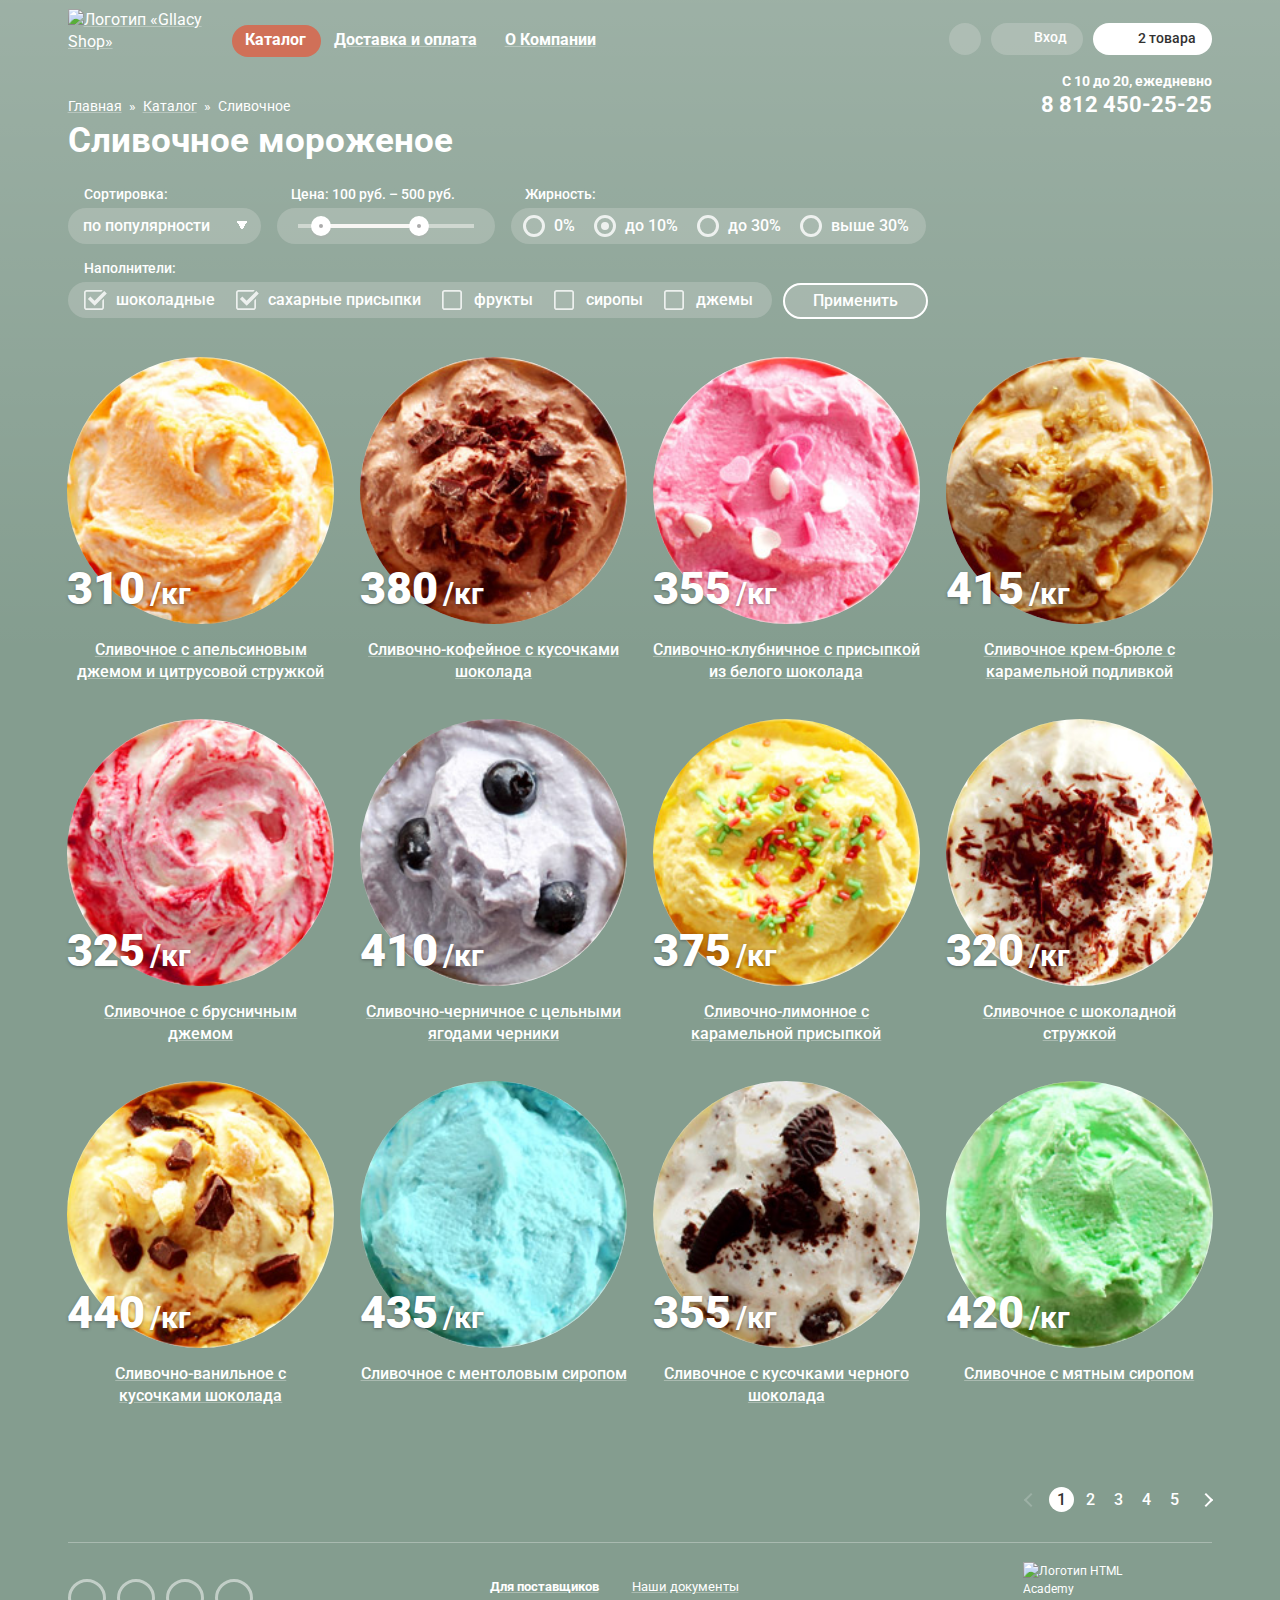
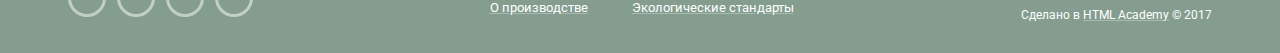
==== commit 7232e898: "Тестирование, исправление бага автопрефиксера" ====
--- a/catalog.html
+++ b/catalog.html
@@ -61,7 +61,7 @@
             <form class="form form-search" action="https://echo.htmlacademy.ru" method="get">
               <label>
                 <span class="visually-hidden">Введите запрос для поиска: </span>
-                <input class="input" type="search" name="search" placeholder="Что ищем?">
+                <input class="input" type="search" name="search" placeholder="Что ищем?" required>
               </label>
             </form>
           </li>
@@ -70,11 +70,11 @@
             <form class="form form-login" action="https://echo.htmlacademy.ru" method="post">
               <label>
                 <span class="visually-hidden">Электронная почта: </span>
-                <input class="input" type="email" name="email" placeholder="Электронная почта">
+                <input class="input" type="email" name="email" placeholder="Электронная почта" required>
               </label>
               <label>
                 <span class="visually-hidden">Пароль: </span>
-                <input class="input" type="password" name="password" placeholder="Пароль">
+                <input class="input" type="password" name="password" placeholder="Пароль" required>
               </label>
               <div class="wrapper wrapper-flex">
                 <button class="button" type="submit">Войти</button>
@@ -191,7 +191,7 @@
           </fieldset>
 
           <fieldset class="filters-fat-content">
-            <legend>Жирность</legend>
+            <legend>Жирность:</legend>
             <input type="radio" name="fat-content" value="0" id="fat-content-0">
             <label for="fat-content-0">0%</label>
             <input type="radio" name="fat-content" value="0-10" id="fat-content-10" checked>
@@ -497,11 +497,7 @@
 
     </footer>
 
-    <!--Вспомогательный скрипт для LiveReload,
-        будет удален из итогового файла-->
-    <script>
-    document.write('<script src="http://' + (location.host || 'localhost').split(':')[0] + ':35729/livereload.js?snipver=1"></' + 'script>')
-    </script>
+    <script src="js/scripts.min.js"></script>
 
   </body>
 </html>
--- a/css/style.min.css
+++ b/css/style.min.css
@@ -1 +1 @@
-body,html{min-width:900px;margin:0;padding:0;-webkit-box-sizing:border-box;box-sizing:border-box;font-weight:400;font-size:16px;line-height:22px;font-family:"Roboto","Tahoma",sans-serif;color:#fff;background-color:#849d8f;background-image:-webkit-gradient(linear,left top,left bottom,from(rgba(255,255,255,.2)),to(transparent));background-image:-webkit-linear-gradient(top,rgba(255,255,255,.2) 0%,transparent 100%);background-image:-o-linear-gradient(top,rgba(255,255,255,.2) 0%,transparent 100%);background-image:linear-gradient(to bottom,rgba(255,255,255,.2) 0%,transparent 100%);background-position:top left;background-size:100% 656px;background-repeat:no-repeat}*,::after,::before{-webkit-box-sizing:inherit;box-sizing:inherit}img{max-width:100%}a{color:inherit;-webkit-text-decoration-color:rgba(255,255,255,.3);text-decoration-color:rgba(255,255,255,.3)}a:focus,a:hover{color:#ffbc9e;-webkit-text-decoration-color:rgba(249,172,159,.3);text-decoration-color:rgba(249,172,159,.3)}.input,.modal textarea{min-height:44px;padding:10px 14px;font-weight:700;background-color:#fff;border:1px solid #d3d3d2;border-radius:5px}.input:hover,.modal textarea:hover{padding:9px 13px;background-color:#fff;border:2px solid #9a9a9a}.input:focus,.modal textarea:focus{padding:9px 13px;background-color:#fff;border:2px solid #2e88e4;border-radius:5px;outline:0}.input::-webkit-input-placeholder,.modal textarea::-webkit-input-placeholder{font-weight:400;color:#999}.input:-ms-input-placeholder,.input::-ms-input-placeholder,.modal textarea:-ms-input-placeholder,.modal textarea::-ms-input-placeholder{font-weight:400;color:#999}.input::placeholder,.modal textarea::placeholder{font-weight:400;color:#999}.container{max-width:1200px;min-width:900px;margin:0 auto}.wrapper{margin:0 2.3%}.wrapper-flex{display:-webkit-box;display:-ms-flexbox;display:flex;-ms-flex-wrap:wrap;flex-wrap:wrap;-webkit-box-pack:justify;-ms-flex-pack:justify;justify-content:space-between;-webkit-box-align:center;-ms-flex-align:center;align-items:center;-ms-flex-line-pack:center;align-content:center}.visually-hidden{position:absolute;width:1px;height:1px;margin:-1px;padding:0;border:0;clip:rect(0,0,0,0);overflow:hidden}.button{display:inline-block;padding:.61em 1.28em;font-weight:700;font-size:18px;line-height:1.33;color:#fff;text-decoration:none;vertical-align:baseline;background-color:#e74a35;background-image:-webkit-gradient(linear,left bottom,left top,from(#e74a35),to(#f26843));background-image:-webkit-linear-gradient(bottom,#e74a35 0%,#f26843 100%);background-image:-o-linear-gradient(bottom,#e74a35 0%,#f26843 100%);background-image:linear-gradient(to top,#e74a35 0%,#f26843 100%);border:0;border-radius:2.55em;-webkit-box-shadow:0 2px 2px 0 rgba(172,16,0,.64);box-shadow:0 2px 2px 0 rgba(172,16,0,.64);cursor:pointer}.button:focus,.button:hover{color:#fff;background-image:-webkit-gradient(linear,left bottom,left top,from(rgba(255,255,255,.2)),to(rgba(255,255,255,.2))),-webkit-gradient(linear,left bottom,left top,from(#e74a35),to(#f26843));background-image:-webkit-linear-gradient(bottom,rgba(255,255,255,.2) 0%,rgba(255,255,255,.2) 100%),-webkit-linear-gradient(bottom,#e74a35 0%,#f26843 100%);background-image:-o-linear-gradient(bottom,rgba(255,255,255,.2) 0%,rgba(255,255,255,.2) 100%),-o-linear-gradient(bottom,#e74a35 0%,#f26843 100%);background-image:linear-gradient(to top,rgba(255,255,255,.2) 0%,rgba(255,255,255,.2) 100%),linear-gradient(to top,#e74a35 0%,#f26843 100%)}.button:active{background-image:-webkit-gradient(linear,left bottom,left top,from(rgba(0,0,0,.07)),to(rgba(0,0,0,.07))),-webkit-gradient(linear,left bottom,left top,from(#f26843),to(#e74a35));background-image:-webkit-linear-gradient(bottom,rgba(0,0,0,.07) 0%,rgba(0,0,0,.07) 100%),-webkit-linear-gradient(bottom,#f26843 0%,#e74a35 100%);background-image:-o-linear-gradient(bottom,rgba(0,0,0,.07) 0%,rgba(0,0,0,.07) 100%),-o-linear-gradient(bottom,#f26843 0%,#e74a35 100%);background-image:linear-gradient(to top,rgba(0,0,0,.07) 0%,rgba(0,0,0,.07) 100%),linear-gradient(to top,#f26843 0%,#e74a35 100%);-webkit-box-shadow:inset 0 2px 2px 0 #942718;box-shadow:inset 0 2px 2px 0 #942718}.header{padding:9px 0 0}.navigation,.navigation-wrapper{display:-webkit-box;display:-ms-flexbox;display:flex;-webkit-box-pack:justify;-ms-flex-pack:justify;justify-content:space-between;-webkit-box-align:center;-ms-flex-align:center;align-items:center}.navigation-wrapper{margin:0 2.3%}.navigation-home{margin-right:10px}.navigation-home img{display:block;width:154px;height:64px}.navigation-home-link[href]:focus img,.navigation-home-link[href]:hover img{opacity:.8}.navigation-home-link[href]:active img{opacity:.5}.navigation-site{display:-webkit-box;display:-ms-flexbox;display:flex;-ms-flex-wrap:wrap;flex-wrap:wrap;margin:0;padding:0;list-style:none}.navigation-site>li{position:relative;padding:5px 0}.navigation-site-link{display:block;padding:6px 15px 8px 13px;font-weight:700;font-size:16px;line-height:18px;border-radius:16px}.navigation-site-link:focus,.navigation-site-link:hover{color:#333;text-decoration:none;background-color:#f7f6f3}.navigation-site-link:active{background-color:#ededed;-webkit-box-shadow:inset 0 2px 1px 0 #696969;box-shadow:inset 0 2px 1px 0 #696969}.navigation-site-current{text-decoration:none;background-color:#d07058}.navigation-submenu{position:absolute;top:100%;left:-7px;z-index:100;display:none;min-width:143px;margin:0;padding:5px 0;font-size:14px;line-height:16px;color:#323232;background-color:#f8f7f4;list-style:none;border-radius:5px;-webkit-box-shadow:0 20px 20px 0 rgba(0,0,0,.4);box-shadow:0 20px 20px 0 rgba(0,0,0,.4)}.navigation-site-item:hover .navigation-submenu,.navigation-user-item:hover .form{display:block}.navigation-submenu a{display:block;width:100%;padding:7px 20px;text-decoration:none}.navigation-submenu a[href]:focus,.navigation-submenu a[href]:hover{color:inherit;background-color:#fbded7}.navigation-submenu a[href]:active{background-color:#f6b5a5;-webkit-box-shadow:none;box-shadow:none}.navigation-submenu-current,.navigation-submenu-current:hover{color:#fff;background-color:#d07058}.navigation-important{position:relative;margin-bottom:9px;padding-top:11px;padding-bottom:11px;font-weight:700}.navigation-important::after{content:"";position:absolute;left:7px;bottom:0;right:7px;height:1px;background-color:rgba(53,53,53,.2)}.navigation-user{display:-webkit-box;display:-ms-flexbox;display:flex;-webkit-box-align:center;-ms-flex-align:center;align-items:center;-ms-flex-negative:0;flex-shrink:0;margin:0 0 5px;padding:0;list-style:none}.navigation-user-item{position:relative;margin-left:10px;padding:5px 0}.navigation-user-item>a{display:inline-block;min-height:32px;padding:6px 16px;font-weight:500;font-size:14px;line-height:16px;vertical-align:middle;text-decoration:none;background-color:rgba(248,247,244,.2);border-radius:16px}.filters-form button[type=submit]:focus,.filters-form button[type=submit]:hover,.navigation-user-item>a:focus,.navigation-user-item>a:hover,.navigation-user-item>a[data-amount]{color:#323232;background-color:#fff}.navigation-user-item>a:active{background-color:#ededed;-webkit-box-shadow:inset 0 2px 1px 0 #696969;box-shadow:inset 0 2px 1px 0 #696969}.navigation-user-item a::before{display:inline-block;vertical-align:middle}.navigation-user-item .navigation-user-search{padding:6px 7.5px}.navigation-user-search::before{content:"";display:block;width:17px;height:17px;background-image:url(../img/search.svg),url(../img/search-hover.svg);background-position:center center;background-size:17px 17px,0 0;background-repeat:no-repeat}.navigation-user-search:focus::before,.navigation-user-search:hover::before{background-image:url(../img/search-hover.svg);background-size:17px 17px}.navigation-user-login::before{content:"";display:block;width:21px;height:19px;margin-right:6px;background-image:url(../img/login.svg),url(../img/login-hover.svg);background-position:center center;background-size:21px 19px,0 0;background-repeat:no-repeat}.navigation-user-login:focus::before,.navigation-user-login:hover::before{background-image:url(../img/login-hover.svg);background-size:21px 19px}.navigation-user-cart{min-width:117px}.navigation-user-cart::before{content:"";display:block;width:21px;height:20px;margin-right:5px;background-image:url(../img/cart.svg),url(../img/cart-hover.svg);background-position:center center;background-size:21px 20px,0 0;background-repeat:no-repeat}.navigation-user-cart[data-amount]::before{content:"";width:21px;height:20px;margin-right:5px;background-image:url(../img/cart-active.svg);background-size:21px 20px}.navigation-user-cart:not([data-amount]):focus::before,.navigation-user-cart:not([data-amount]):hover::before{background-image:url(../img/cart-hover.svg);background-size:21px 20px}.navigation-user .form{position:absolute;right:0;top:100%;z-index:100;display:none;padding:20px 15px;color:#323232;font-size:13px;line-height:16px;background-color:#f8f7f4;border-radius:5px;-webkit-box-shadow:0 20px 20px 0 rgba(0,0,0,.4);box-shadow:0 20px 20px 0 rgba(0,0,0,.4)}.navigation-user input{width:100%;font-size:14px;line-height:1.2}.form-search{width:340px}.form-login{right:-3px;width:277px}.navigation-user .form-login{padding-right:17px;padding-left:19px}.form-login input{margin-bottom:20px}.form-login .wrapper-flex{margin:0}.form-login .button{border-radius:16px/22px}.form-login p{margin:0 2px;font-size:13px;line-height:20px}.form-login a{-webkit-text-decoration-color:rgba(0,0,0,.3);text-decoration-color:rgba(0,0,0,.3)}.form-login a:active,.form-login a:focus,.form-login a:hover{color:#e84d37;-webkit-text-decoration-color:rgba(232,77,55,.3);text-decoration-color:rgba(232,77,55,.3)}.form-cart{width:540px}.form-cart table{width:100%;border-collapse:collapse}.form-cart-count,.form-cart-image,.form-cart-link,.form-cart-price,.form-cart-remove,.form-cart-sum{vertical-align:top;padding-bottom:15px}.form-cart-remove{padding-right:10px}.form-cart-remove button{position:relative;width:15px;height:15px;background:0 0;border:0;cursor:pointer}.form-cart-remove button::after,.form-cart-remove button::before{content:"";position:absolute;background-color:#000;-webkit-transform:rotate(45deg);-ms-transform:rotate(45deg);transform:rotate(45deg)}.form-cart-remove button::before{top:7px;left:0;width:15px;height:1px}.form-cart-remove button::after{top:0;left:7px;width:1px;height:15px}.form-cart-count,.form-cart-link,.form-cart-price,.form-cart-remove,.form-cart-sum{padding-top:9px}.form-cart-link{padding-left:7px}.form-cart-count{text-align:right}.form-cart-price{min-width:57px;color:#999;padding-right:5px}.form-cart-sum{padding-right:13px;padding-left:13px;text-align:center}.form-cart img{width:33px;height:33px;border-radius:50%}.form-cart-link a{display:inline-block;width:220px;text-decoration:none;vertical-align:baseline}.form-cart-link a:active,.form-cart-link a:focus,.form-cart-link a:hover{color:#e84d37}.form-cart-final-sum{padding:14px 0;font-weight:700;font-size:15px;line-height:18px;text-align:right;border-top:1px solid #cacac7}.form-cart .button{padding-right:14px;padding-left:14px;float:right;letter-spacing:-.3px;border-radius:16px/22px}.breadcrumbs-wrapper{-webkit-box-orient:horizontal;-webkit-box-direction:reverse;-ms-flex-direction:row-reverse;flex-direction:row-reverse}.breadcrumbs{display:-webkit-box;display:-ms-flexbox;display:flex;margin:auto 0 3px;padding:0;font-size:14px;line-height:16px;list-style:none}.breadcrumbs li:not(:last-child)::after{content:"»";display:inline-block;margin:0 7px 0 4px;vertical-align:baseline}.operating-mode{margin-left:auto;font-weight:700;font-size:14px;line-height:16px;text-align:right}.operating-mode a{display:block;margin-top:4px;font-size:22px;line-height:24px;text-decoration:none}.slider{position:relative;margin-bottom:40px;padding-top:274px;text-align:center}.slider-controls{display:-webkit-box;display:-ms-flexbox;display:flex;position:absolute;bottom:22px;left:0}.slider-controls label{margin-right:9px;width:20px;height:20px;border:2px solid #fff;border-radius:50%;cursor:pointer}.slider-controls label:hover{background-color:rgba(255,255,255,.4)}.filters input[type=radio]:checked+label::before,.slide-1:checked~.slider-wrapper label[for=slide-1],.slide-2:checked~.slider-wrapper label[for=slide-2],.slide-3:checked~.slider-wrapper label[for=slide-3]{background-color:#fff}.slider-item{display:none}.slide-1:checked~.slider-wrapper .slider-item-1,.slide-2:checked~.slider-wrapper .slider-item-2,.slide-3:checked~.slider-wrapper .slider-item-3{display:block}.slider-item h3{margin:0 auto 28px;max-width:670px;font-weight:700;font-size:60px;line-height:61px}.slider-item .button{padding:10px 40px;font-size:32px;line-height:44px;text-shadow:0 2px 5px rgba(160,32,11,.76)}.slider-wrapper{background-position:center top;background-repeat:no-repeat}.slide-1:checked~.slider-wrapper{background-color:#849d8f;background-image:url(../img/slide-1.png)}.slide-2:checked~.slider-wrapper{background-color:#8996a6;background-image:url(../img/slide-2.png)}.slide-3:checked~.slider-wrapper{background-color:#9d8b84;background-image:url(../img/slide-3.png)}.actions{-webkit-box-pack:start;-ms-flex-pack:start;justify-content:flex-start;margin-bottom:32px;font-weight:700;font-size:18px;line-height:22px}.actions-item{display:-webkit-box;display:-ms-flexbox;display:flex;-webkit-box-orient:vertical;-webkit-box-direction:normal;-ms-flex-direction:column;flex-direction:column;width:48.85%;min-height:229px;padding:18px 0 23px;border-radius:14px}.actions-item:first-of-type{margin-right:auto}.actions-item h3{width:100%;margin:0 0 16px;padding:0 18px;font-size:35px;line-height:41px}.actions-item p{width:100%;min-height:86px;margin:0;padding:0 18px}.actions-item .button{margin-right:20px;-ms-flex-item-align:end;align-self:flex-end}.actions .berry{background-color:#7a0c1d;background-image:url(../img/background-berry.jpg)}.actions .chocolate{background-color:#362016;background-image:url(../img/background-chocolate.jpg)}.products{display:-webkit-box;display:-ms-flexbox;display:flex;-ms-flex-wrap:wrap;flex-wrap:wrap;-webkit-box-align:stretch;-ms-flex-align:stretch;align-items:stretch;-ms-flex-line-pack:stretch;align-content:stretch;margin-bottom:5px;padding:0 1.2%}.products-item{position:relative;width:25%;margin-bottom:23px;padding:8px 1.1% 0;text-decoration:none;text-align:center;border-top-left-radius:5px;border-top-right-radius:5px;overflow:hidden;cursor:default}.products-item:focus,.products-item:hover{z-index:100;color:inherit;background-color:rgba(248,247,244,.2);overflow:visible}.products-item img{width:100%;height:auto;border-radius:50%}.products-item-price{position:relative}.products-item-price p{position:absolute;bottom:14px;left:0;margin:0;font-weight:700;font-size:30px;line-height:45px;text-shadow:0 1px 3px rgba(49,50,53,.5)}.products-item-value{font-size:45px}.products-item-value::after{content:url(../img/ruble.svg);display:inline-block;margin-right:2px;margin-left:3px;vertical-align:bottom;-webkit-filter:drop-shadow(0 1px 3px rgba(49,50,53,.5));filter:drop-shadow(0 1px 3px rgba(49,50,53,.5))}.products-item-best .products-item-price::before{content:"Хит!";position:absolute;top:0;left:0;width:61px;height:61px;color:transparent;background-color:#fff;background-image:url(../img/best.svg);background-position:center center;background-size:61px 61px;background-repeat:no-repeat;border-radius:50%}.products-item h3{margin:9px 0;font-weight:500;font-size:16px;line-height:22px;text-decoration:underline;-webkit-text-decoration-color:rgba(255,255,255,.3);text-decoration-color:rgba(255,255,255,.3)}.products-item-hover{position:absolute;right:0;bottom:-65px;left:0;padding-bottom:20px;background-color:rgba(248,247,244,.2);border-bottom-left-radius:5px;border-bottom-right-radius:5px;opacity:0}.filters input:focus+label::before,.filters label:hover::before,.products-item:focus .products-item-hover,.products-item:hover .products-item-hover{opacity:1}.products-item:focus::after,.products-item:hover::after{content:"";position:absolute;top:0;right:0;bottom:-65px;left:0;border-radius:5px;-webkit-box-shadow:0 20px 20px 0 rgba(0,0,0,.4);box-shadow:0 20px 20px 0 rgba(0,0,0,.4)}.products-item .button{padding-right:15px;padding-left:15px}.about-us{margin-bottom:40px;padding:25px 20px 12px;color:#323232;background-color:#ebdec2;background-image:url(../img/background-about-us.jpg);border-radius:14px}.about-us-list{margin:0;padding:0;list-style:none}.about-us-list.wrapper-flex{-webkit-box-align:start;-ms-flex-align:start;align-items:flex-start}.about-us-list li{position:relative;width:48.7%;margin-bottom:12px;padding-top:12px;padding-left:56px}.about-us-list li::before{position:absolute;top:0;left:0;width:49px;height:49px}.about-us-icecream::before{content:url(../img/icecream.svg)}.about-us-farm::before{content:url(../img/farm.svg)}.about-us-ecology::before{content:url(../img/ecology.svg)}.about-us-thermopack::before{content:url(../img/thermopack.svg)}.about-us h1,.blog,.blog h2{font-size:24px;line-height:30px}.about-us h1,.blog h2{margin:0 0 8px;font-weight:500}.blog{-ms-flex-item-align:stretch;align-self:stretch;width:48.85%;min-height:220px;margin-bottom:40px;padding:22px 20px;font-weight:700;color:#323232;background-color:#fff;background-image:url(../img/background-blog.jpg);background-position:right -30px top -38px;background-repeat:no-repeat;border-radius:14px}.blog h2{margin:0 0 4px;font-size:16px;line-height:22px}.blog p{max-width:300px;margin:0}.blog a{background-color:rgba(255,255,255,.8);-webkit-text-decoration-color:#000;text-decoration-color:#000}.blog a:active,.blog a:focus,.blog a:hover{color:#e84d37;-webkit-text-decoration-color:rgba(232,77,55,.3);text-decoration-color:rgba(232,77,55,.3)}.subscribe,.subscribe-form{display:-webkit-box;display:-ms-flexbox;display:flex}.subscribe{-webkit-box-orient:vertical;-webkit-box-direction:normal;-ms-flex-direction:column;flex-direction:column;width:48.85%;min-height:220px;margin-bottom:40px;padding:26px 20px;color:#5a5a5a;background-color:#f8f7f4;background-image:-webkit-gradient(linear,left top,left bottom,from(#f8f7f4),to(#f8f7f4)),repeating-linear-gradient(-45deg,#92cdff 0,#92cdff 5px,#f8f7f4 5px,#f8f7f4 10px,#fe9e90 10px,#fe9e90 15px,#f8f7f4 15px,#f8f7f4 20px);background-image:-webkit-linear-gradient(#f8f7f4 0%,#f8f7f4 100%),-webkit-repeating-linear-gradient(135deg,#92cdff 0,#92cdff 5px,#f8f7f4 5px,#f8f7f4 10px,#fe9e90 10px,#fe9e90 15px,#f8f7f4 15px,#f8f7f4 20px);background-image:-o-linear-gradient(#f8f7f4 0%,#f8f7f4 100%),-o-repeating-linear-gradient(135deg,#92cdff 0,#92cdff 5px,#f8f7f4 5px,#f8f7f4 10px,#fe9e90 10px,#fe9e90 15px,#f8f7f4 15px,#f8f7f4 20px);background-image:linear-gradient(#f8f7f4 0%,#f8f7f4 100%),repeating-linear-gradient(-45deg,#92cdff 0,#92cdff 5px,#f8f7f4 5px,#f8f7f4 10px,#fe9e90 10px,#fe9e90 15px,#f8f7f4 15px,#f8f7f4 20px);background-clip:padding-box,border-box;border:6px solid transparent;border-radius:14px}.subscribe p{min-height:102px;margin:0}.subscribe-form{-webkit-box-pack:justify;-ms-flex-pack:justify;justify-content:space-between;margin:auto 0 8px}.subscribe-form input{-webkit-box-flex:1;-ms-flex-positive:1;flex-grow:1;width:60%;margin-right:11px}.subscribe-form .button{-ms-flex-negative:0;flex-shrink:0;padding-right:15px;padding-left:15px}.contacts{min-height:430px;font-size:14px;line-height:20px;color:#323232;background-color:#fff;background-image:url(../img/map.png);background-position:center center;background-size:cover}.contacts .container,.filters label{position:relative}.contacts-map{position:absolute;clip:rect(0,0,0,0)}.contacts-text{position:absolute;top:60px;right:2.3%;width:300px;padding:30px 25px;background-color:#fff;border-radius:14px}.contacts-text p{margin:0 0 20px}.contacts-text b{display:block;margin:2px 0;font-weight:700;font-size:18px;line-height:24px}.contacts-text .button{width:100%;margin:2px 0;text-align:center}.modal-background{position:fixed;top:0;left:0;display:-webkit-box;display:-ms-flexbox;display:flex;-webkit-box-pack:center;-ms-flex-pack:center;justify-content:center;-webkit-box-align:center;-ms-flex-align:center;align-items:center;width:100vw;height:100vh;background-color:rgba(0,0,0,.3)}.modal{display:none}.modal-message{position:relative;width:477px;padding:16px 24px 24px;color:#323232;background-color:#f8f7f4;border-radius:10px}.modal-message b{display:block;margin-bottom:20px;font-weight:500;font-size:24px;line-height:28px}.modal-message form{display:-webkit-box;display:-ms-flexbox;display:flex;-webkit-box-orient:vertical;-webkit-box-direction:normal;-ms-flex-flow:column nowrap;flex-flow:column nowrap;-webkit-box-align:start;-ms-flex-align:start;align-items:flex-start;width:100%}.modal-message input{width:267px;margin-bottom:20px}.modal-message textarea{width:100%;min-height:155px;margin-bottom:25px}.modal-message .button{-ms-flex-item-align:end;align-self:flex-end;letter-spacing:-.3px}.modal-close{position:absolute;top:14px;right:14px;width:22px;height:22px;background:0 0;border:0;cursor:pointer}.modal-close::after,.modal-close::before{content:"";position:absolute;background-color:#000;-webkit-transform:rotate(45deg);-ms-transform:rotate(45deg);transform:rotate(45deg)}.modal-close::before{top:10px;left:0;width:22px;height:2px}.modal-close::after{top:0;left:10px;width:2px;height:22px}.inner-content h1{margin:3px 2.3% 25px;font-weight:700;font-size:35px;line-height:41px}.filters{margin-bottom:16px;font-weight:500;font-size:16px;line-height:18px}.filters-form{display:-webkit-box;display:-ms-flexbox;display:flex;-ms-flex-wrap:wrap;flex-wrap:wrap;-webkit-box-pack:justify;-ms-flex-pack:justify;justify-content:space-between;width:860px}.filters-form fieldset{position:relative;margin:22px 0 15px;padding:0 12px;background-color:rgba(248,247,244,.2);border:0;border-radius:18px}.filters-form legend{position:absolute;top:-22px;left:16px;font-size:14px;line-height:16px}.filters-form input{position:absolute;width:1px;height:1px;margin:-1px;padding:0;border:0;clip:rect(0,0,0,0);overflow:hidden}.filters label{display:inline-block;padding:8px 0;vertical-align:baseline;cursor:pointer}.filters label::before{opacity:.8}.filters input:disabled+label::before{opacity:.4}.filters label:focus,.filters label:hover,.filters-sorting select:focus,.filters-sorting select:hover{color:#323232}.filters-sorting select{min-width:170px;font:inherit;color:inherit;padding:8px 0;background-color:transparent;background-image:-webkit-linear-gradient(30deg,transparent 0%,transparent 50%,#fff 50%,#fff 100%),-webkit-linear-gradient(150deg,transparent 0%,transparent 50%,#fff 50%,#fff 100%);background-image:-o-linear-gradient(30deg,transparent 0%,transparent 50%,#fff 50%,#fff 100%),-o-linear-gradient(150deg,transparent 0%,transparent 50%,#fff 50%,#fff 100%);background-image:linear-gradient(60deg,transparent 0%,transparent 50%,#fff 50%,#fff 100%),linear-gradient(-60deg,transparent 0%,transparent 50%,#fff 50%,#fff 100%);background-position:right 9px top 13px,right 4px top 13px;background-size:5px 10px;background-repeat:no-repeat;-webkit-appearance:none;-moz-appearance:none;appearance:none;cursor:pointer;border:0}.filters-sorting select:focus,.filters-sorting select:hover{background-image:-webkit-linear-gradient(30deg,transparent 0%,transparent 50%,#323232 50%,#323232 100%),-webkit-linear-gradient(150deg,transparent 0%,transparent 50%,#323232 50%,#323232 100%);background-image:-o-linear-gradient(30deg,transparent 0%,transparent 50%,#323232 50%,#323232 100%),-o-linear-gradient(150deg,transparent 0%,transparent 50%,#323232 50%,#323232 100%);background-image:linear-gradient(60deg,transparent 0%,transparent 50%,#323232 50%,#323232 100%),linear-gradient(-60deg,transparent 0%,transparent 50%,#323232 50%,#323232 100%)}.filters-price{position:relative;width:218px;min-height:36px}.filters-price-scale,.filters-price-scale-fill{position:absolute;top:16px;height:4px}.filters-price-scale{left:21px;width:176px;background-color:rgba(248,247,244,.5)}.filters-price-scale-fill{left:44px;width:98px;background-color:#f8f7f4}.filters-price-max,.filters-price-min{position:absolute;top:8px;width:20px;height:20px;margin:0;padding:0;background-color:#ababab;border:8px solid #fff;border-radius:50%;-webkit-box-shadow:0 3px 0 0 rgba(171,171,171,.3);box-shadow:0 3px 0 0 rgba(171,171,171,.3);cursor:pointer}.filters-price-min{left:34px}.filters-price-max{left:132px}.filters-price-max:focus,.filters-price-max:hover,.filters-price-min:focus,.filters-price-min:hover{width:22px;height:22px;margin-top:-1px;margin-left:-1px;border:9px solid #fff}.filters .filters-fat-content{margin-right:2px}.filters-fat-content label{margin-top:2px}.filters-fat-content label:last-child{margin-right:5px}.filters input[type=radio]+label:not(:last-child){margin-right:15px}.filters input[type=radio]+label::before{content:"";display:inline-block;width:22px;height:22px;margin-top:-2px;margin-right:9px;padding:4px;vertical-align:middle;background-clip:content-box;border:3px solid #fff;border-radius:50%}.filters-fillers label:last-child{margin-right:8px}.filters input[type=checkbox]+label:not(:last-child){margin-right:16px}.filters input[type=checkbox]+label::before{content:url(../img/checkbox.svg);display:inline-block;width:24px;height:20px;margin:-2px 6px 0 3px;vertical-align:middle}.filters input[type=checkbox]:checked+label::before{content:url(../img/checkbox-on.svg)}.filters-form button[type=submit]{display:inline-block;-ms-flex-item-align:end;align-self:flex-end;margin-bottom:15px;padding:9px 30px;font:inherit;color:inherit;vertical-align:baseline;background-color:rgba(248,247,244,.2);border:0;border-radius:18px;-webkit-box-shadow:inset 0 0 0 2px #fff;box-shadow:inset 0 0 0 2px #fff}.filters-form button[type=submit]:active{background-color:#eaeaea;-webkit-box-shadow:inset 0 2px 1px 0 #696969;box-shadow:inset 0 2px 1px 0 #696969}.inner .products{margin-bottom:52px}.inner .products-item{margin-bottom:19px}.pagination{display:-webkit-box;display:-ms-flexbox;display:flex;-webkit-box-pack:end;-ms-flex-pack:end;justify-content:flex-end;-webkit-box-align:center;-ms-flex-align:center;align-items:center;padding:0 0 30px;font-weight:500;font-size:16px;line-height:18px;list-style:none;border-bottom:1px solid rgba(255,255,255,.3)}.pagination a{display:block;min-width:25px;min-height:25px;margin:auto 1.6px;line-height:25px;text-align:center;text-decoration:none;border-radius:50%}.pagination a:focus[href],.pagination a:hover[href]{color:#fff;background-color:rgba(248,247,244,.2)}.pagination a:active[href],.pagination-current{color:#323232;background-color:#fff}.pagination-current:hover{color:#323232}.pagination .pagination-next,.pagination .pagination-prev{display:block;min-width:10px;min-height:10px;border-top:2px solid #fff;border-left:2px solid #fff;border-radius:0}.pagination .pagination-prev{margin-right:12px;-webkit-transform:rotate(-45deg);-ms-transform:rotate(-45deg);transform:rotate(-45deg)}.pagination .pagination-next{margin-left:12px;-webkit-transform:rotate(135deg);-ms-transform:rotate(135deg);transform:rotate(135deg)}.pagination-next:not([href]),.pagination-prev:not([href]){opacity:.2}.footer .wrapper{padding-top:15px;padding-bottom:15px}.footer ul{font-size:13px;line-height:19px;list-style:none}.social{display:-webkit-box;display:-ms-flexbox;display:flex;margin:0;padding:0}.social-link{display:block;width:38px;height:38px;margin-right:12px;border:3px solid rgba(255,255,255,.5);border-radius:50%}.social-link:active,.social-link:focus,.social-link:hover{border-color:rgba(255,255,255,.7)}.social-link::before{display:block;width:32px;height:32px;opacity:.8}.social-link:focus::before,.social-link:hover::before{opacity:1}.social-link:active::before{opacity:.7}.social-link-tw::before{content:url(../img/tw.svg)}.social-link-ins::before{content:url(../img/ins.svg)}.social-link-fb::before{content:url(../img/fb.svg)}.social-link-vk::before{content:url(../img/vk.svg)}.info{display:-webkit-box;display:-ms-flexbox;display:flex;-ms-flex-wrap:wrap;flex-wrap:wrap;max-width:340px;margin:0;padding:0}.info a{display:block;min-width:143px;padding:0 0 2px 13px}.info-link-partners{position:relative;font-weight:700}.info-link-partners::before{content:url(../img/heart.svg);position:absolute;top:2px;left:-8px;width:15px;height:13px}.copyright{font-size:12px;line-height:18px}.copyright img{display:block;margin:0 0 5px 2px;width:108px;height:39px}.copyright p{margin:0 0 18px}
+@-webkit-keyframes modal-back{0%{opacity:0}to{opacity:1}}@keyframes modal-back{0%{opacity:0}to{opacity:1}}@-webkit-keyframes modal{0%{-webkit-transform:scale(0);transform:scale(0)}to{-webkit-transform:scale(1);transform:scale(1)}}@keyframes modal{0%{-webkit-transform:scale(0);transform:scale(0)}to{-webkit-transform:scale(1);transform:scale(1)}}@-webkit-keyframes modal-error{0%,to{-webkit-transform:translateX(0);transform:translateX(0)}10%,30%,50%,70%,90%{-webkit-transform:translateX(-10px);transform:translateX(-10px)}20%,40%,60%,80%{-webkit-transform:translateX(10px);transform:translateX(10px)}}@keyframes modal-error{0%,to{-webkit-transform:translateX(0);transform:translateX(0)}10%,30%,50%,70%,90%{-webkit-transform:translateX(-10px);transform:translateX(-10px)}20%,40%,60%,80%{-webkit-transform:translateX(10px);transform:translateX(10px)}}body,html{min-width:900px;margin:0;padding:0;-webkit-box-sizing:border-box;box-sizing:border-box;font-weight:400;font-size:16px;line-height:22px;font-family:"Roboto","Tahoma",sans-serif;color:#fff;background-color:#849d8f;background-image:-webkit-gradient(linear,left top,left bottom,from(rgba(255,255,255,.2)),to(transparent));background-image:-webkit-linear-gradient(top,rgba(255,255,255,.2) 0%,transparent 100%);background-image:-o-linear-gradient(top,rgba(255,255,255,.2) 0%,transparent 100%);background-image:linear-gradient(to bottom,rgba(255,255,255,.2) 0%,transparent 100%);background-position:top left;background-size:100% 656px;background-repeat:no-repeat}*,::after,::before{-webkit-box-sizing:inherit;box-sizing:inherit}img{max-width:100%}a{color:inherit;-webkit-text-decoration-color:rgba(255,255,255,.3);text-decoration-color:rgba(255,255,255,.3)}a:focus,a:hover{color:#ffbc9e;-webkit-text-decoration-color:rgba(249,172,159,.3);text-decoration-color:rgba(249,172,159,.3)}.input,.modal textarea{min-height:44px;padding:10px 14px;font-weight:700;background-color:#fff;border:1px solid #d3d3d2;border-radius:5px}.input:hover,.modal textarea:hover{padding:9px 13px;background-color:#fff;border:2px solid #9a9a9a}.input:focus,.modal textarea:focus{padding:9px 13px;background-color:#fff;border:2px solid #2e88e4;border-radius:5px;outline:0}.input::-webkit-input-placeholder,.modal textarea::-webkit-input-placeholder{font-weight:400;color:#999}.input:-ms-input-placeholder,.modal textarea:-ms-input-placeholder{font-weight:400;color:#999}.input::placeholder,.modal textarea::placeholder{font-weight:400;color:#999}.container{max-width:1200px;min-width:900px;margin:0 auto}.wrapper{margin:0 2.3%}.wrapper-flex{display:-webkit-box;display:-ms-flexbox;display:flex;-ms-flex-wrap:wrap;flex-wrap:wrap;-webkit-box-pack:justify;-ms-flex-pack:justify;justify-content:space-between;-webkit-box-align:center;-ms-flex-align:center;align-items:center;-ms-flex-line-pack:center;align-content:center}.visually-hidden{position:absolute;width:1px;height:1px;margin:-1px;padding:0;border:0;clip:rect(0,0,0,0);overflow:hidden}.button{display:inline-block;padding:.61em 1.28em;font-weight:700;font-size:18px;line-height:1.33;color:#fff;text-decoration:none;vertical-align:baseline;background-color:#e74a35;background-image:-webkit-gradient(linear,left bottom,left top,from(#e74a35),to(#f26843));background-image:-webkit-linear-gradient(bottom,#e74a35 0%,#f26843 100%);background-image:-o-linear-gradient(bottom,#e74a35 0%,#f26843 100%);background-image:linear-gradient(to top,#e74a35 0%,#f26843 100%);border:0;border-radius:2.55em;-webkit-box-shadow:0 2px 2px 0 rgba(172,16,0,.64);box-shadow:0 2px 2px 0 rgba(172,16,0,.64);cursor:pointer}.button:focus,.button:hover{color:#fff;background-image:-webkit-gradient(linear,left bottom,left top,from(rgba(255,255,255,.2)),to(rgba(255,255,255,.2))),-webkit-gradient(linear,left bottom,left top,from(#e74a35),to(#f26843));background-image:-webkit-linear-gradient(bottom,rgba(255,255,255,.2) 0%,rgba(255,255,255,.2) 100%),-webkit-linear-gradient(bottom,#e74a35 0%,#f26843 100%);background-image:-o-linear-gradient(bottom,rgba(255,255,255,.2) 0%,rgba(255,255,255,.2) 100%),-o-linear-gradient(bottom,#e74a35 0%,#f26843 100%);background-image:linear-gradient(to top,rgba(255,255,255,.2) 0%,rgba(255,255,255,.2) 100%),linear-gradient(to top,#e74a35 0%,#f26843 100%)}.button:active{background-image:-webkit-gradient(linear,left bottom,left top,from(rgba(0,0,0,.07)),to(rgba(0,0,0,.07))),-webkit-gradient(linear,left bottom,left top,from(#f26843),to(#e74a35));background-image:-webkit-linear-gradient(bottom,rgba(0,0,0,.07) 0%,rgba(0,0,0,.07) 100%),-webkit-linear-gradient(bottom,#f26843 0%,#e74a35 100%);background-image:-o-linear-gradient(bottom,rgba(0,0,0,.07) 0%,rgba(0,0,0,.07) 100%),-o-linear-gradient(bottom,#f26843 0%,#e74a35 100%);background-image:linear-gradient(to top,rgba(0,0,0,.07) 0%,rgba(0,0,0,.07) 100%),linear-gradient(to top,#f26843 0%,#e74a35 100%);-webkit-box-shadow:inset 0 2px 2px 0 #942718;box-shadow:inset 0 2px 2px 0 #942718}.header{padding:9px 0 0}.navigation,.navigation-wrapper{display:-webkit-box;display:-ms-flexbox;display:flex;-webkit-box-pack:justify;-ms-flex-pack:justify;justify-content:space-between;-webkit-box-align:center;-ms-flex-align:center;align-items:center}.navigation-wrapper{margin:0 2.3%}.navigation-home{margin-right:10px}.navigation-home img{display:block;width:154px;height:64px}.navigation-home-link[href]:focus img,.navigation-home-link[href]:hover img{opacity:.8}.navigation-home-link[href]:active img{opacity:.5}.navigation-site{display:-webkit-box;display:-ms-flexbox;display:flex;-ms-flex-wrap:wrap;flex-wrap:wrap;margin:0;padding:0;list-style:none}.navigation-site>li{position:relative;padding:5px 0}.navigation-site-link{display:block;padding:6px 15px 8px 13px;font-weight:700;font-size:16px;line-height:18px;border-radius:16px}.navigation-site-link:focus,.navigation-site-link:hover{color:#333;text-decoration:none;background-color:#f7f6f3}.navigation-site-link:active{background-color:#ededed;-webkit-box-shadow:inset 0 2px 1px 0 #696969;box-shadow:inset 0 2px 1px 0 #696969}.navigation-site-current{text-decoration:none;background-color:#d07058}.navigation-submenu{position:absolute;top:100%;left:-7px;z-index:100;display:none;min-width:143px;margin:0;padding:5px 0;font-size:14px;line-height:16px;color:#323232;background-color:#f8f7f4;list-style:none;border-radius:5px;-webkit-box-shadow:0 20px 20px 0 rgba(0,0,0,.4);box-shadow:0 20px 20px 0 rgba(0,0,0,.4)}.navigation-site-item:hover .navigation-submenu,.navigation-user-item:hover .form{display:block}.navigation-submenu a{display:block;width:100%;padding:7px 20px;text-decoration:none}.navigation-submenu a[href]:focus,.navigation-submenu a[href]:hover{color:inherit;background-color:#fbded7}.navigation-submenu a[href]:active{background-color:#f6b5a5;-webkit-box-shadow:none;box-shadow:none}.navigation-submenu-current,.navigation-submenu-current:hover{color:#fff;background-color:#d07058}.navigation-important{position:relative;margin-bottom:9px;padding-top:11px;padding-bottom:11px;font-weight:700}.navigation-important::after{content:"";position:absolute;left:7px;bottom:0;right:7px;height:1px;background-color:rgba(53,53,53,.2)}.navigation-user{display:-webkit-box;display:-ms-flexbox;display:flex;-ms-flex-wrap:wrap;flex-wrap:wrap;-webkit-box-align:center;-ms-flex-align:center;align-items:center;-ms-flex-negative:0;flex-shrink:0;-webkit-box-pack:end;-ms-flex-pack:end;justify-content:flex-end;max-width:30%;margin:0 0 5px;padding:0;list-style:none}.navigation-user-item{position:relative;margin-left:10px;padding:5px 0}.navigation-user-item>a{display:inline-block;min-height:32px;padding:6px 16px;font-weight:500;font-size:14px;line-height:16px;vertical-align:middle;text-decoration:none;background-color:rgba(248,247,244,.2);border-radius:16px}.filters-form button[type=submit]:focus,.filters-form button[type=submit]:hover,.navigation-user-item>a:focus,.navigation-user-item>a:hover,.navigation-user-item>a[data-amount]{color:#323232;background-color:#fff}.navigation-user-item>a:active{background-color:#ededed;-webkit-box-shadow:inset 0 2px 1px 0 #696969;box-shadow:inset 0 2px 1px 0 #696969}.navigation-user-item a::before{display:inline-block;vertical-align:middle}.navigation-user-item .navigation-user-search{padding:6px 7.5px}.navigation-user-search::before{content:"";display:block;width:17px;height:17px;background-image:url(../img/search.svg),url(../img/search-hover.svg);background-position:center center;background-size:17px 17px,0 0;background-repeat:no-repeat}.navigation-user-search:focus::before,.navigation-user-search:hover::before{background-image:url(../img/search-hover.svg);background-size:17px 17px}.navigation-user-login::before{content:"";display:block;width:21px;height:19px;margin-right:6px;background-image:url(../img/login.svg),url(../img/login-hover.svg);background-position:center center;background-size:21px 19px,0 0;background-repeat:no-repeat}.navigation-user-login:focus::before,.navigation-user-login:hover::before{background-image:url(../img/login-hover.svg);background-size:21px 19px}.navigation-user-cart{min-width:117px}.navigation-user-cart::before{content:"";display:block;width:21px;height:20px;margin-right:5px;background-image:url(../img/cart.svg),url(../img/cart-hover.svg);background-position:center center;background-size:21px 20px,0 0;background-repeat:no-repeat}.navigation-user-cart[data-amount]::before{content:"";width:21px;height:20px;margin-right:5px;background-image:url(../img/cart-active.svg);background-size:21px 20px}.navigation-user-cart:not([data-amount]):focus::before,.navigation-user-cart:not([data-amount]):hover::before{background-image:url(../img/cart-hover.svg);background-size:21px 20px}.navigation-user .form{position:absolute;right:0;top:100%;z-index:100;display:none;padding:20px 15px;color:#323232;font-size:13px;line-height:16px;background-color:#f8f7f4;border-radius:5px;-webkit-box-shadow:0 20px 20px 0 rgba(0,0,0,.4);box-shadow:0 20px 20px 0 rgba(0,0,0,.4)}.navigation-user input{width:100%;font-size:14px;line-height:1.2}.form-search{width:340px}.form-login{right:-3px;width:277px}.navigation-user .form-login{padding-right:17px;padding-left:19px}.form-login input{margin-bottom:20px}.form-login .wrapper-flex{margin:0}.form-login .button{border-radius:16px/22px}.form-login p{margin:0 2px;font-size:13px;line-height:20px}.form-login a{-webkit-text-decoration-color:rgba(0,0,0,.3);text-decoration-color:rgba(0,0,0,.3)}.form-login a:active,.form-login a:focus,.form-login a:hover{color:#e84d37;-webkit-text-decoration-color:rgba(232,77,55,.3);text-decoration-color:rgba(232,77,55,.3)}.form-cart{width:540px}.form-cart table{width:100%;border-collapse:collapse}.form-cart-count,.form-cart-image,.form-cart-link,.form-cart-price,.form-cart-remove,.form-cart-sum{vertical-align:top;padding-bottom:15px}.form-cart-remove{padding-right:10px}.form-cart-remove button{position:relative;width:15px;height:15px;background:0 0;border:0;cursor:pointer}.form-cart-remove button::after,.form-cart-remove button::before{content:"";position:absolute;background-color:#000;-webkit-transform:rotate(45deg);-ms-transform:rotate(45deg);transform:rotate(45deg)}.form-cart-remove button::before{top:7px;left:0;width:15px;height:1px}.form-cart-remove button::after{top:0;left:7px;width:1px;height:15px}.form-cart-count,.form-cart-link,.form-cart-price,.form-cart-remove,.form-cart-sum{padding-top:9px}.form-cart-link{padding-left:7px}.form-cart-count{text-align:right}.form-cart-price{min-width:57px;color:#999;padding-right:5px}.form-cart-sum{padding-right:13px;padding-left:13px;text-align:center}.form-cart img{width:33px;height:33px;border-radius:50%}.form-cart-link a{display:inline-block;width:220px;text-decoration:none;vertical-align:baseline}.form-cart-link a:active,.form-cart-link a:focus,.form-cart-link a:hover{color:#e84d37}.form-cart-final-sum{padding:14px 0;font-weight:700;font-size:15px;line-height:18px;text-align:right;border-top:1px solid #cacac7}.form-cart .button{padding-right:14px;padding-left:14px;float:right;letter-spacing:-.3px;border-radius:16px/22px}.breadcrumbs-wrapper{-webkit-box-orient:horizontal;-webkit-box-direction:reverse;-ms-flex-direction:row-reverse;flex-direction:row-reverse}.breadcrumbs{display:-webkit-box;display:-ms-flexbox;display:flex;margin:auto 0 3px;padding:0;font-size:14px;line-height:16px;list-style:none}.breadcrumbs li:not(:last-child)::after{content:"»";display:inline-block;margin:0 7px 0 4px;vertical-align:baseline}.operating-mode{margin-left:auto;font-weight:700;font-size:14px;line-height:16px;text-align:right}.operating-mode a{display:block;margin-top:4px;font-size:22px;line-height:24px;text-decoration:none}.slider{position:relative;margin-bottom:40px;padding-top:274px;text-align:center}.slider-controls{display:-webkit-box;display:-ms-flexbox;display:flex;position:absolute;bottom:22px;left:0}.slider-controls label{margin-right:9px;width:20px;height:20px;border:2px solid #fff;border-radius:50%;cursor:pointer}.slider-controls label:hover{background-color:rgba(255,255,255,.4)}.filters input[type=radio]:checked+label::before,.slide-1:checked~.slider-wrapper label[for=slide-1],.slide-2:checked~.slider-wrapper label[for=slide-2],.slide-3:checked~.slider-wrapper label[for=slide-3]{background-color:#fff}.slider-item{display:none}.slide-1:checked~.slider-wrapper .slider-item-1,.slide-2:checked~.slider-wrapper .slider-item-2,.slide-3:checked~.slider-wrapper .slider-item-3{display:block}.slider-item h3{margin:0 auto 28px;max-width:700px;font-weight:700;font-size:60px;line-height:61px}.slider-item .button{padding:10px 40px;font-size:32px;line-height:44px;text-shadow:0 2px 5px rgba(160,32,11,.76)}.slider-wrapper{background-position:center top;background-repeat:no-repeat}.slide-1:checked~.slider-wrapper{background-color:#849d8f;background-image:url(../img/slide-1.png)}.slide-2:checked~.slider-wrapper{background-color:#8996a6;background-image:url(../img/slide-2.png)}.slide-3:checked~.slider-wrapper{background-color:#9d8b84;background-image:url(../img/slide-3.png)}.actions{-webkit-box-pack:start;-ms-flex-pack:start;justify-content:flex-start;margin-bottom:32px;font-weight:700;font-size:18px;line-height:22px}.actions-item{display:-webkit-box;display:-ms-flexbox;display:flex;-webkit-box-orient:vertical;-webkit-box-direction:normal;-ms-flex-direction:column;flex-direction:column;width:48.85%;min-height:229px;padding:18px 0 23px;border-radius:14px}.actions-item:first-of-type{margin-right:auto}.actions-item h3{width:100%;margin:0 0 16px;padding:0 18px;font-size:35px;line-height:41px}.actions-item p{width:100%;min-height:86px;margin:0;padding:0 18px}.actions-item .button{margin-right:20px;-ms-flex-item-align:end;align-self:flex-end}.actions .berry{background-color:#7a0c1d;background-image:url(../img/background-berry.jpg)}.actions .chocolate{background-color:#362016;background-image:url(../img/background-chocolate.jpg)}.products{display:-webkit-box;display:-ms-flexbox;display:flex;-ms-flex-wrap:wrap;flex-wrap:wrap;-webkit-box-align:stretch;-ms-flex-align:stretch;align-items:stretch;-ms-flex-line-pack:stretch;align-content:stretch;margin-bottom:5px;padding:0 1.2%}.products-item{position:relative;width:25%;margin-bottom:23px;padding:8px 1.1% 0;text-decoration:none;text-align:center;border-top-left-radius:5px;border-top-right-radius:5px;overflow:hidden;cursor:default}.products-item:focus,.products-item:hover{z-index:100;color:inherit;background-color:rgba(248,247,244,.2);overflow:visible}.products-item img{width:100%;height:auto;border-radius:50%}.products-item-price{position:relative}.products-item-price p{position:absolute;bottom:14px;left:0;margin:0;font-weight:700;font-size:30px;line-height:45px;text-shadow:0 1px 3px rgba(49,50,53,.5)}.products-item-value{font-size:45px}.products-item-value::after{content:url(../img/ruble.svg);display:inline-block;margin-right:2px;margin-left:3px;vertical-align:bottom;-webkit-filter:drop-shadow(0 1px 3px rgba(49,50,53,.5));filter:drop-shadow(0 1px 3px rgba(49,50,53,.5))}.products-item-best .products-item-price::before{content:"Хит!";position:absolute;top:0;left:0;width:61px;height:61px;color:transparent;background-color:#fff;background-image:url(../img/best.svg);background-position:center center;background-size:61px 61px;background-repeat:no-repeat;border-radius:50%}.products-item h3{margin:9px 0;font-weight:500;font-size:16px;line-height:22px;text-decoration:underline;-webkit-text-decoration-color:rgba(255,255,255,.3);text-decoration-color:rgba(255,255,255,.3)}.products-item-hover{position:absolute;right:0;bottom:-65px;left:0;padding-bottom:20px;background-color:rgba(248,247,244,.2);border-bottom-left-radius:5px;border-bottom-right-radius:5px;opacity:0}.filters input:focus+label::before,.filters label:hover::before,.products-item:focus .products-item-hover,.products-item:hover .products-item-hover{opacity:1}.products-item:focus::after,.products-item:hover::after{content:"";position:absolute;top:0;right:0;bottom:-65px;left:0;border-radius:5px;-webkit-box-shadow:0 20px 20px 0 rgba(0,0,0,.4);box-shadow:0 20px 20px 0 rgba(0,0,0,.4)}.products-item .button{padding-right:15px;padding-left:15px}.about-us{margin-bottom:40px;padding:25px 20px 12px;color:#323232;background-color:#ebdec2;background-image:url(../img/background-about-us.jpg);border-radius:14px}.about-us-list{margin:0;padding:0;list-style:none}.about-us-list.wrapper-flex{-webkit-box-align:start;-ms-flex-align:start;align-items:flex-start}.about-us-list li{position:relative;width:48.7%;margin-bottom:12px;padding-top:12px;padding-left:56px}.about-us-list li::before{position:absolute;top:0;left:0;width:49px;height:49px}.about-us-icecream::before{content:url(../img/icecream.svg)}.about-us-farm::before{content:url(../img/farm.svg)}.about-us-ecology::before{content:url(../img/ecology.svg)}.about-us-thermopack::before{content:url(../img/thermopack.svg)}.about-us h1,.blog,.blog h2{font-size:24px;line-height:30px}.about-us h1,.blog h2{margin:0 0 8px;font-weight:500}.blog{-ms-flex-item-align:stretch;align-self:stretch;width:48.85%;min-height:220px;margin-bottom:38px;padding:22px 20px;font-weight:700;color:#323232;background-color:#fff;background-image:url(../img/background-blog.jpg);background-position:right -30px top -38px;background-repeat:no-repeat;border-radius:14px}.blog h2{margin:0 0 4px;font-size:16px;line-height:22px}.blog p{max-width:300px;margin:0}.blog a{background-color:rgba(255,255,255,.8);-webkit-text-decoration-color:#000;text-decoration-color:#000}.blog a:active,.blog a:focus,.blog a:hover{color:#e84d37;-webkit-text-decoration-color:rgba(232,77,55,.3);text-decoration-color:rgba(232,77,55,.3)}.subscribe,.subscribe-form{display:-webkit-box;display:-ms-flexbox;display:flex}.subscribe{-webkit-box-orient:vertical;-webkit-box-direction:normal;-ms-flex-direction:column;flex-direction:column;width:48.85%;min-height:220px;margin-bottom:38px;padding:26px 20px;color:#5a5a5a;background-color:#f8f7f4;background-image:-webkit-gradient(linear,left top,left bottom,from(#f8f7f4),to(#f8f7f4)),-webkit-repeating-linear-gradient(135deg,#92cdff 0,#92cdff 5px,#f8f7f4 5px,#f8f7f4 10px,#fe9e90 10px,#fe9e90 15px,#f8f7f4 15px,#f8f7f4 20px);background-image:-webkit-gradient(linear,left top,left bottom,from(#f8f7f4),to(#f8f7f4)),-o-repeating-linear-gradient(135deg,#92cdff 0,#92cdff 5px,#f8f7f4 5px,#f8f7f4 10px,#fe9e90 10px,#fe9e90 15px,#f8f7f4 15px,#f8f7f4 20px);background-image:-webkit-gradient(linear,left top,left bottom,from(#f8f7f4),to(#f8f7f4)),repeating-linear-gradient(-45deg,#92cdff 0,#92cdff 5px,#f8f7f4 5px,#f8f7f4 10px,#fe9e90 10px,#fe9e90 15px,#f8f7f4 15px,#f8f7f4 20px);background-image:-webkit-linear-gradient(#f8f7f4 0%,#f8f7f4 100%),-webkit-repeating-linear-gradient(135deg,#92cdff 0,#92cdff 5px,#f8f7f4 5px,#f8f7f4 10px,#fe9e90 10px,#fe9e90 15px,#f8f7f4 15px,#f8f7f4 20px);background-image:-o-linear-gradient(#f8f7f4 0%,#f8f7f4 100%),-o-repeating-linear-gradient(135deg,#92cdff 0,#92cdff 5px,#f8f7f4 5px,#f8f7f4 10px,#fe9e90 10px,#fe9e90 15px,#f8f7f4 15px,#f8f7f4 20px);background-image:linear-gradient(#f8f7f4 0%,#f8f7f4 100%),repeating-linear-gradient(-45deg,#92cdff 0,#92cdff 5px,#f8f7f4 5px,#f8f7f4 10px,#fe9e90 10px,#fe9e90 15px,#f8f7f4 15px,#f8f7f4 20px);background-clip:padding-box,border-box;border:6px solid transparent;border-radius:14px}.subscribe p{min-height:102px;margin:0}.subscribe-form{-webkit-box-pack:justify;-ms-flex-pack:justify;justify-content:space-between;margin:auto 0 8px}.subscribe-form input{-webkit-box-flex:1;-ms-flex-positive:1;flex-grow:1;width:60%;margin-right:11px}.subscribe-form .button{-ms-flex-negative:0;flex-shrink:0;padding-right:15px;padding-left:15px}.contacts{position:relative;min-height:430px;font-size:14px;line-height:20px;color:#323232;background-color:#fff;background-image:url(../img/map.png);background-position:center center;background-size:cover}.contacts .container{position:relative;z-index:10;padding-top:61px;padding-bottom:61px}.contacts-map{display:none}.contacts-map-interactiv{position:absolute;top:0;left:0;width:100%;height:100%}.contacts-text{margin-right:2.3%;margin-left:auto;width:300px;padding:30px 25px;background-color:#fff;border-radius:14px}.contacts-text p{margin:0 0 20px}.contacts-text b{display:block;margin:2px 0;font-weight:700;font-size:18px;line-height:24px}.contacts-text .button{width:100%;margin:2px 0;text-align:center}.modal-message-back{position:fixed;top:0;left:0;z-index:100;display:-webkit-box;display:-ms-flexbox;display:flex;-webkit-box-pack:center;-ms-flex-pack:center;justify-content:center;-webkit-box-align:center;-ms-flex-align:center;align-items:center;width:100vw;height:100vh;background-color:rgba(0,0,0,.3);-webkit-animation-name:modal-back;animation-name:modal-back;-webkit-animation-duration:.4s;animation-duration:.4s}.modal{display:none}.modal-message form,.modal-show{display:-webkit-box;display:-ms-flexbox;display:flex}.modal-error,.modal-message{-webkit-animation-duration:.4s;animation-duration:.4s}.modal-message{position:relative;width:477px;padding:16px 24px 24px;color:#323232;background-color:#f8f7f4;border-radius:10px;-webkit-animation-name:modal;animation-name:modal}.modal-error{-webkit-animation-name:modal-error;animation-name:modal-error}.modal-message b{display:block;margin-bottom:20px;font-weight:500;font-size:24px;line-height:28px}.modal-message form{-webkit-box-orient:vertical;-webkit-box-direction:normal;-ms-flex-flow:column nowrap;flex-flow:column nowrap;-webkit-box-align:start;-ms-flex-align:start;align-items:flex-start;width:100%}.modal-message input{width:267px;margin-bottom:20px}.modal-message textarea{width:100%;min-height:155px;margin-bottom:25px}.modal-message .button{-ms-flex-item-align:end;align-self:flex-end;letter-spacing:-.3px}.modal-close{position:absolute;top:13px;right:14px;width:22px;height:22px;background:0 0;border:0;cursor:pointer}.modal-close::after,.modal-close::before{content:"";position:absolute;background-color:#000;-webkit-transform:rotate(45deg);-ms-transform:rotate(45deg);transform:rotate(45deg)}.modal-close::before{top:10px;left:0;width:22px;height:2px}.modal-close::after{top:0;left:10px;width:2px;height:22px}.inner-content h1{margin:3px 2.3% 25px;font-weight:700;font-size:35px;line-height:41px}.filters{margin-bottom:15px;font-weight:500;font-size:16px;line-height:18px}.filters-form{display:-webkit-box;display:-ms-flexbox;display:flex;-ms-flex-wrap:wrap;flex-wrap:wrap;-webkit-box-pack:justify;-ms-flex-pack:justify;justify-content:space-between;width:860px}.filters-form fieldset{position:relative;min-height:36px;margin:22px 0 16px;padding:0 12px;background-color:rgba(248,247,244,.2);border:0;border-radius:18px}.filters-form legend{position:absolute;top:-22px;left:16px;font-weight:500;font-size:14px;line-height:16px}.filters-form input{position:absolute;width:1px;height:1px;margin:-1px;padding:0;border:0;clip:rect(0,0,0,0);overflow:hidden}.filters label{position:relative;display:inline-block;padding:7px 0;vertical-align:baseline;cursor:pointer}.filters label::before{opacity:.8}.filters input:disabled+label::before{opacity:.4}.filters label:focus,.filters label:hover,.filters-sorting select:focus,.filters-sorting select:hover{color:#323232}.filters-form .filters-sorting{padding:9px 14px 0 15px}.filters-sorting select{min-width:164px;font:inherit;color:inherit;background-color:transparent;background-image:-webkit-linear-gradient(30deg,transparent 0%,transparent 50%,#fff 50%,#fff 100%),-webkit-linear-gradient(150deg,transparent 0%,transparent 50%,#fff 50%,#fff 100%);background-image:-o-linear-gradient(30deg,transparent 0%,transparent 50%,#fff 50%,#fff 100%),-o-linear-gradient(150deg,transparent 0%,transparent 50%,#fff 50%,#fff 100%);background-image:linear-gradient(60deg,transparent 0%,transparent 50%,#fff 50%,#fff 100%),linear-gradient(-60deg,transparent 0%,transparent 50%,#fff 50%,#fff 100%);background-position:right 5px top 4px,right 0 top 4px;background-size:5px 10px;background-repeat:no-repeat;-webkit-appearance:none;-moz-appearance:none;appearance:none;cursor:pointer;border:0}.filters-sorting select:focus,.filters-sorting select:hover{background-image:-webkit-linear-gradient(30deg,transparent 0%,transparent 50%,#323232 50%,#323232 100%),-webkit-linear-gradient(150deg,transparent 0%,transparent 50%,#323232 50%,#323232 100%);background-image:-o-linear-gradient(30deg,transparent 0%,transparent 50%,#323232 50%,#323232 100%),-o-linear-gradient(150deg,transparent 0%,transparent 50%,#323232 50%,#323232 100%);background-image:linear-gradient(60deg,transparent 0%,transparent 50%,#323232 50%,#323232 100%),linear-gradient(-60deg,transparent 0%,transparent 50%,#323232 50%,#323232 100%)}.filters-form .filters-price{position:relative;width:218px}.filters-fat-content legend,.filters-price legend{left:14px}.filters-price-scale,.filters-price-scale-fill{position:absolute;top:16px;height:4px}.filters-price-scale{left:21px;width:176px;background-color:rgba(248,247,244,.5)}.filters-price-scale-fill{left:44px;width:98px;background-color:#f8f7f4}.filters-price-max,.filters-price-min{position:absolute;top:8px;width:20px;height:20px;margin:0;padding:0;background-color:#ababab;border:8px solid #fff;border-radius:50%;-webkit-box-shadow:0 3px 0 0 rgba(171,171,171,.3);box-shadow:0 3px 0 0 rgba(171,171,171,.3);cursor:pointer}.filters-price-min{left:34px}.filters-price-max{left:132px}.filters-price-max:focus,.filters-price-max:hover,.filters-price-min:focus,.filters-price-min:hover{width:22px;height:22px;margin-top:-1px;margin-left:-1px;border:9px solid #fff}.filters .filters-fat-content{margin-right:2px}.filters-fat-content label{margin-top:2px}.filters-fat-content label:last-child{margin-right:5px}.filters input[type=radio]+label:not(:last-child){margin-right:15px}.filters input[type=radio]+label::before{content:"";display:inline-block;width:22px;height:22px;margin-top:-2px;margin-right:9px;padding:4px;vertical-align:middle;background-clip:content-box;border:3px solid #fff;border-radius:50%}.filters-form .filters-fillers{padding-left:16px}.filters-fillers label{padding-top:9px}.filters-fillers label:last-child{margin-right:7px}.filters input[type=checkbox]+label:not(:last-child){margin-right:17px}.filters input[type=checkbox]+label::before{content:url(../img/checkbox.svg);display:inline-block;width:24px;height:20px;margin:-2px 8px 0 0;vertical-align:middle}.filters input[type=checkbox]:checked+label::before{content:url(../img/checkbox-on.svg)}.filters-form button[type=submit]{display:inline-block;-ms-flex-item-align:end;align-self:flex-end;margin-bottom:15px;padding:9px 30px;font:inherit;color:inherit;vertical-align:baseline;background-color:rgba(248,247,244,.2);border:0;border-radius:18px;-webkit-box-shadow:inset 0 0 0 2px #fff;box-shadow:inset 0 0 0 2px #fff}.filters-form button[type=submit]:active{background-color:#eaeaea;-webkit-box-shadow:inset 0 2px 1px 0 #696969;box-shadow:inset 0 2px 1px 0 #696969}.inner .products{margin-bottom:52px}.inner .products-item{margin-bottom:19px}.pagination{display:-webkit-box;display:-ms-flexbox;display:flex;-webkit-box-pack:end;-ms-flex-pack:end;justify-content:flex-end;-webkit-box-align:center;-ms-flex-align:center;align-items:center;padding:0 0 30px;font-weight:500;font-size:16px;line-height:18px;list-style:none;border-bottom:1px solid rgba(255,255,255,.3)}.pagination a{display:block;min-width:25px;min-height:25px;margin:auto 1.6px;line-height:25px;text-align:center;text-decoration:none;border-radius:50%}.pagination a:focus[href],.pagination a:hover[href]{color:#fff;background-color:rgba(248,247,244,.2)}.pagination a:active[href],.pagination-current{color:#323232;background-color:#fff}.pagination-current:hover{color:#323232}.pagination .pagination-next,.pagination .pagination-prev{display:block;min-width:10px;min-height:10px;border-top:2px solid #fff;border-left:2px solid #fff;border-radius:0}.pagination .pagination-prev{margin-right:12px;-webkit-transform:rotate(-45deg);-ms-transform:rotate(-45deg);transform:rotate(-45deg)}.pagination .pagination-next{margin-left:12px;-webkit-transform:rotate(135deg);-ms-transform:rotate(135deg);transform:rotate(135deg)}.pagination-next:not([href]),.pagination-prev:not([href]){opacity:.2}.footer .wrapper{padding-top:15px;padding-bottom:15px}.footer ul{font-size:13px;line-height:19px;list-style:none}.social{display:-webkit-box;display:-ms-flexbox;display:flex;margin:0;padding:0}.social-link{display:block;width:38px;height:38px;margin-right:11px;border:3px solid rgba(255,255,255,.5);border-radius:50%}.social-link:active,.social-link:focus,.social-link:hover{border-color:rgba(255,255,255,.7)}.social-link::before{display:block;width:32px;height:32px;opacity:.8}.social-link:focus::before,.social-link:hover::before{opacity:1}.social-link:active::before{opacity:.7}.social-link-tw::before{content:url(../img/tw.svg)}.social-link-ins::before{content:url(../img/ins.svg)}.social-link-fb::before{content:url(../img/fb.svg)}.social-link-vk::before{content:url(../img/vk.svg)}.info{display:-webkit-box;display:-ms-flexbox;display:flex;-ms-flex-wrap:wrap;flex-wrap:wrap;max-width:340px;margin:0;padding:0 0 0 5px}.info a{display:block;min-width:142px;padding:0 0 2px 12px}.info-link-partners{position:relative;font-weight:700}.info-link-partners::before{content:url(../img/heart.svg);position:absolute;top:3px;left:-10px;width:15px;height:13px}.copyright{font-size:12px;line-height:18px}.copyright img{display:block;margin:4px 0 5px 2px;width:108px;height:39px}.copyright p{margin:0 0 14px}
